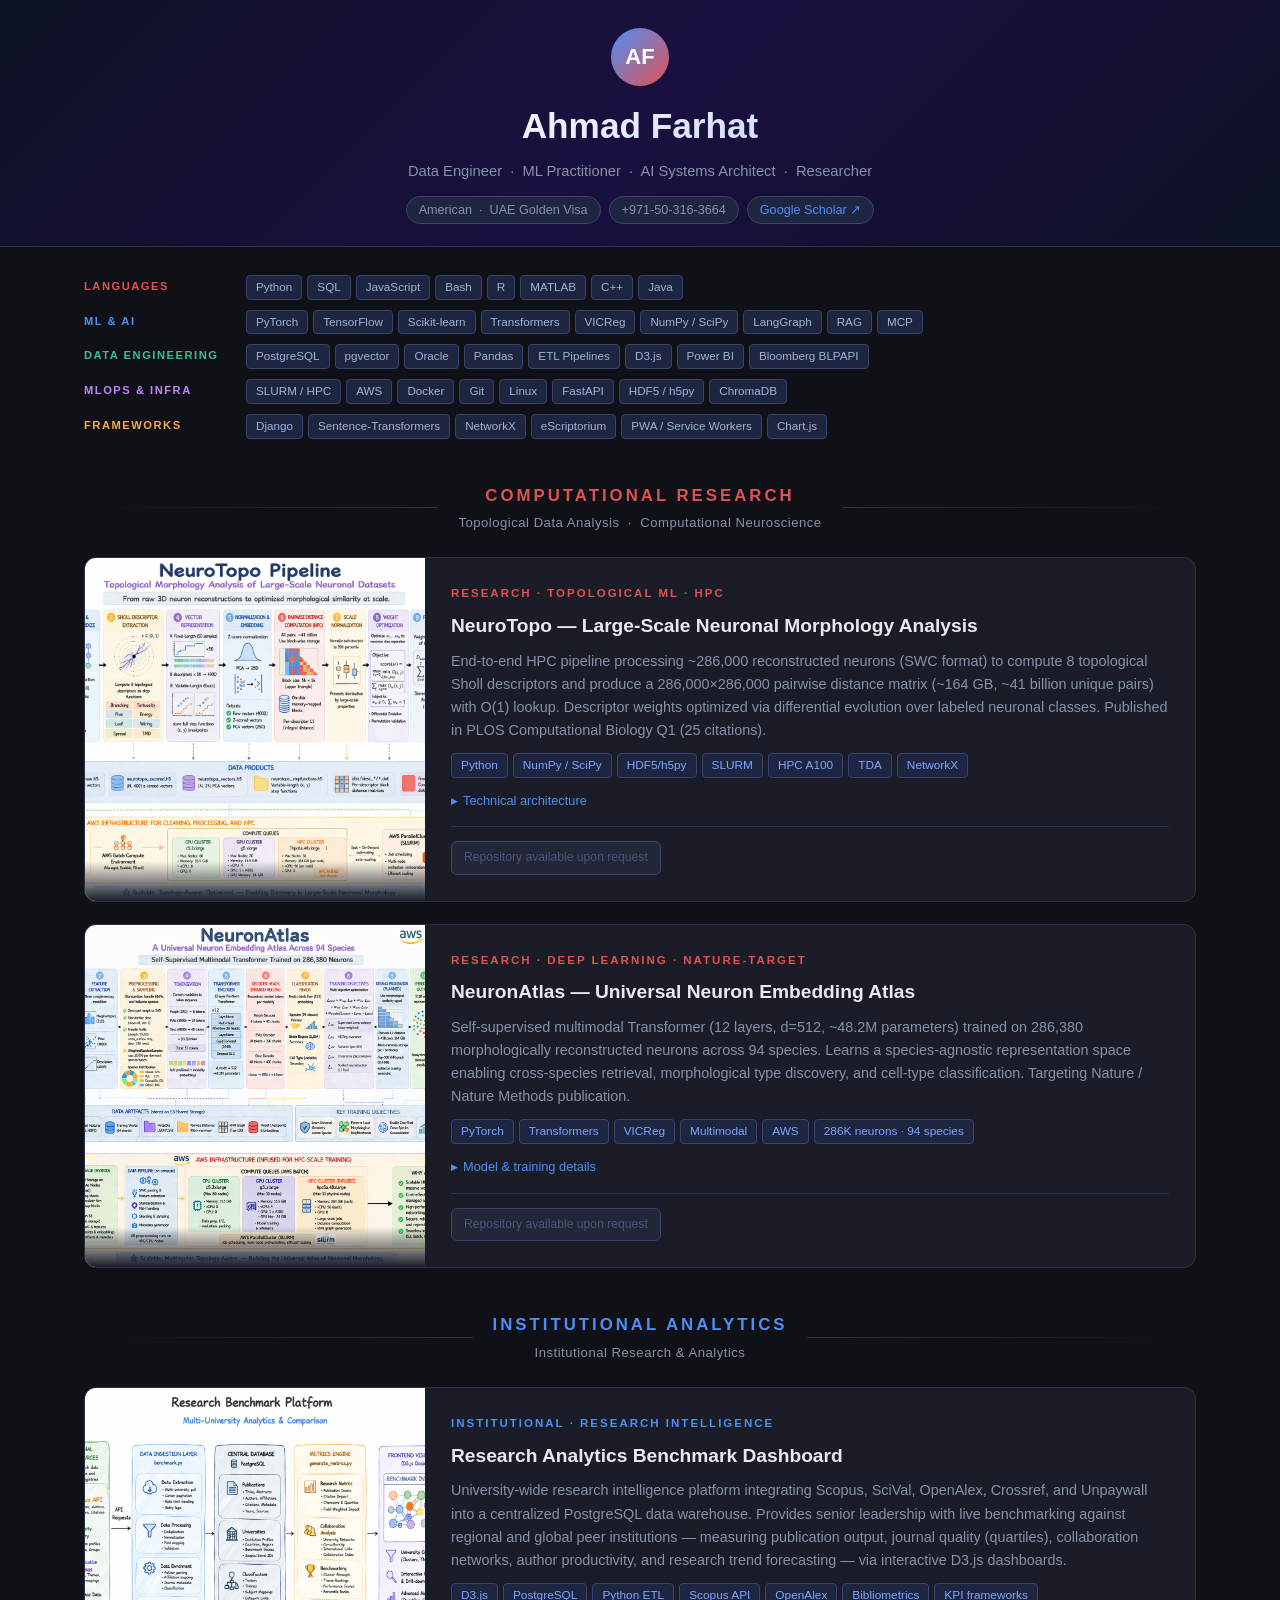
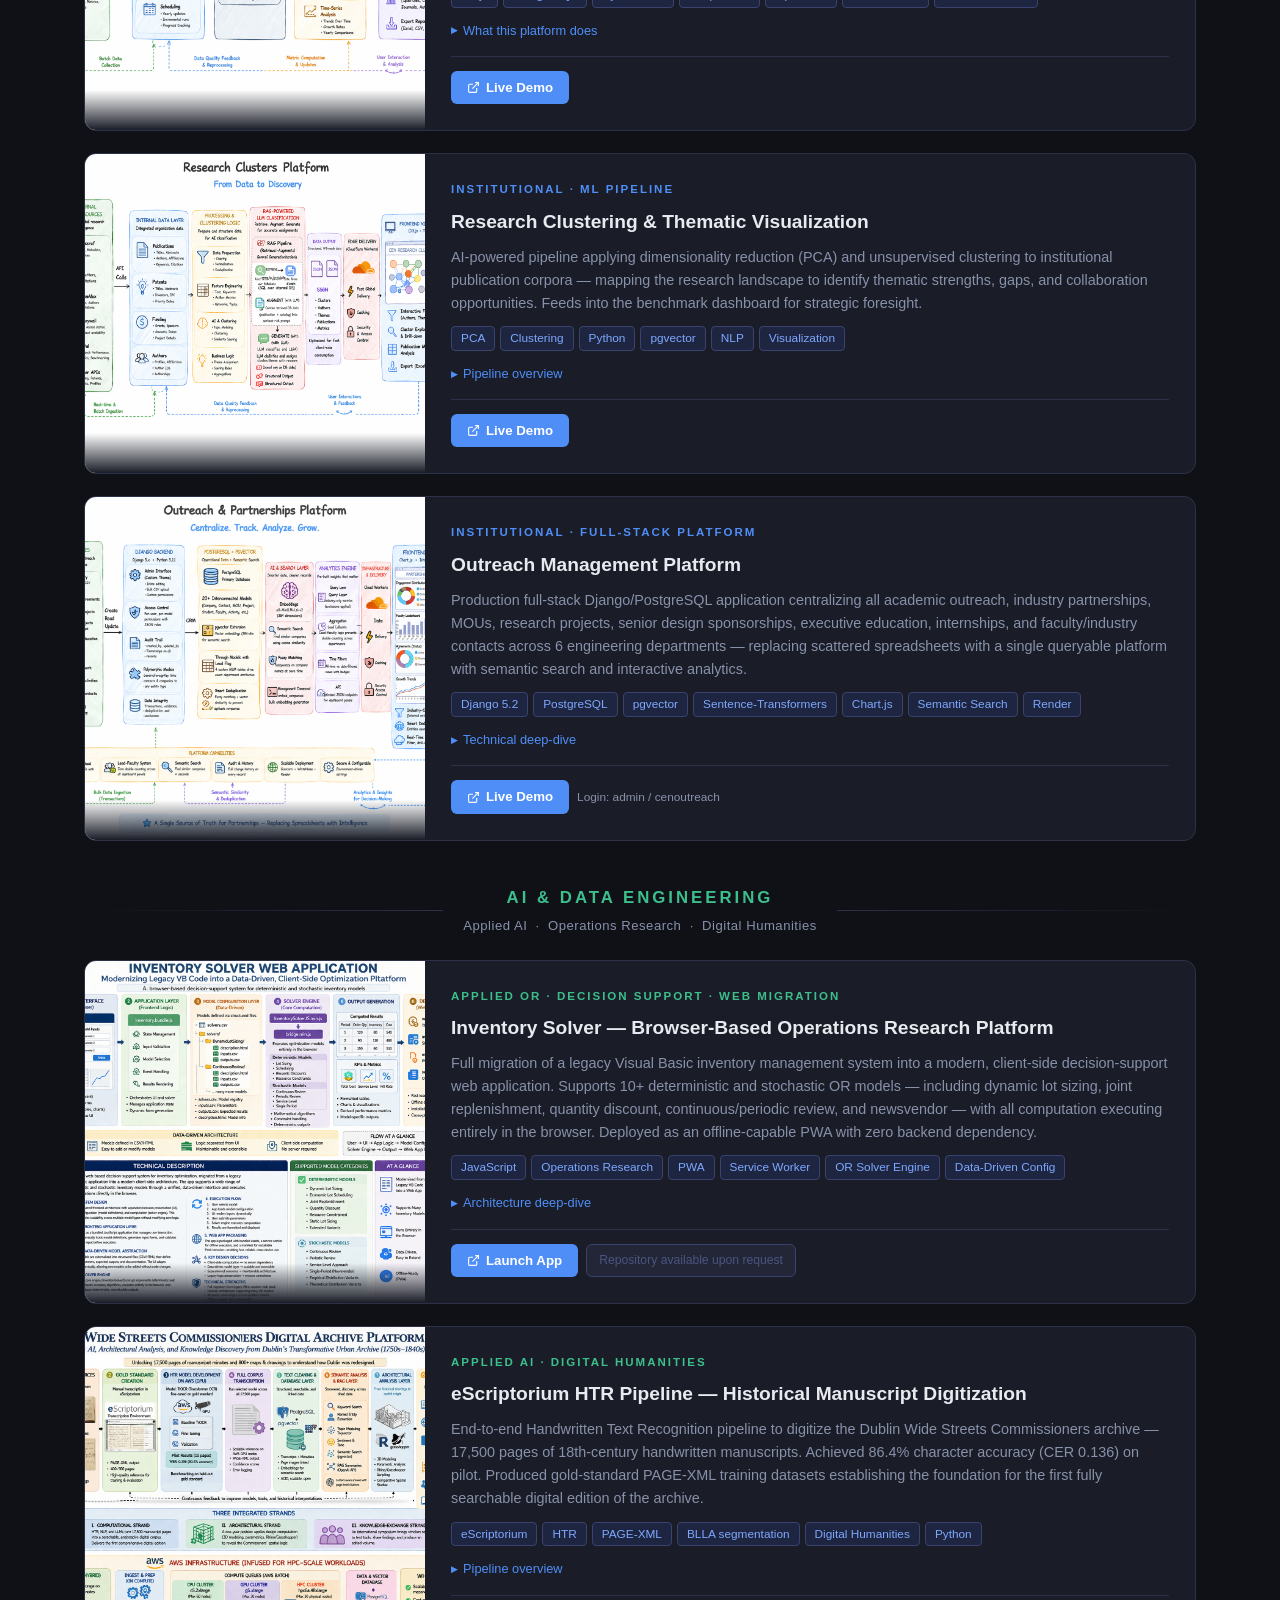
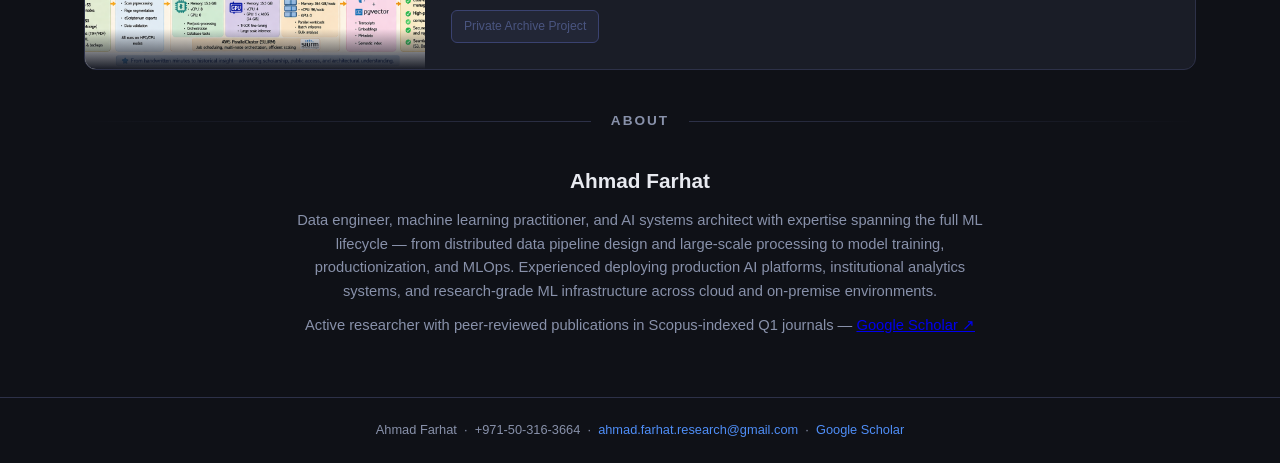
==== index.html @ 4dec125f "updated portfolio links" ====
<!DOCTYPE html>
<html lang="en">
<head>
  <meta charset="UTF-8" />
  <meta name="viewport" content="width=device-width, initial-scale=1.0" />
  <title>Ahmad Farhat — Portfolio</title>
  <style>
    :root {
      --bg: #0f1117; --surface: #1a1d27; --surface2: #222636;
      --border: #2d3148;
      --accent:  #4f8ef7;   /* blue  — institutional */
      --accent2: #e05252;   /* red   — research */
      --accent3: #3dbf8c;   /* green — applied/engineering */
      --text: #e8eaf0; --muted: #8891aa;
      --tag-bg: #1e2540; --tag-border: #3a4270;
    }
    * { box-sizing: border-box; margin: 0; padding: 0; }
    body { background: var(--bg); color: var(--text); font-family: -apple-system, BlinkMacSystemFont, 'Segoe UI', sans-serif; line-height: 1.6; }

    /* ── Header — compact ── */
    header { background: linear-gradient(135deg, #0d1224 0%, #1a1040 50%, #0d1224 100%); border-bottom: 1px solid var(--border); padding: 28px 24px 22px; text-align: center; }
    .avatar-ring { width: 58px; height: 58px; border-radius: 50%; background: linear-gradient(135deg, var(--accent), var(--accent2)); margin: 0 auto 12px; display: flex; align-items: center; justify-content: center; font-size: 22px; font-weight: 700; color: #fff; }
    header h1 { font-size: clamp(1.6rem, 4vw, 2.2rem); font-weight: 700; background: linear-gradient(135deg, #fff 30%, #a0b4ff); -webkit-background-clip: text; -webkit-text-fill-color: transparent; background-clip: text; margin-bottom: 6px; }
    .tagline { font-size: 0.92rem; color: var(--muted); max-width: 640px; margin: 0 auto 12px; }
    .header-meta { display: flex; justify-content: center; flex-wrap: wrap; gap: 8px; }
    .badge { background: var(--tag-bg); border: 1px solid var(--tag-border); color: var(--muted); padding: 3px 12px; border-radius: 20px; font-size: 0.79rem; }
    .badge a { color: var(--accent); text-decoration: none; }
    .badge a:hover { color: #7fb3ff; }

    /* ── Skills strip ── */
    .skills-section { max-width: 1160px; margin: 0 auto; padding: 28px 24px 0; }
    .skills-grid { display: flex; flex-direction: column; gap: 10px; }
    .skill-row { display: flex; align-items: flex-start; gap: 14px; }
    .skill-cat { font-size: 0.7rem; font-weight: 700; letter-spacing: 1.5px; text-transform: uppercase; color: var(--muted); min-width: 148px; padding-top: 3px; flex-shrink: 0; }
    .skill-cat.lang  { color: var(--accent2); }
    .skill-cat.ml    { color: var(--accent); }
    .skill-cat.de    { color: var(--accent3); }
    .skill-cat.mlops { color: #c084fc; }
    .skill-cat.fw    { color: #f7a94f; }
    .skill-tags { display: flex; flex-wrap: wrap; gap: 5px; }
    .skill-tag { background: var(--tag-bg); border: 1px solid var(--tag-border); color: #a0b4d8; font-size: 0.73rem; padding: 2px 9px; border-radius: 4px; }

    /* ── Section Separator ── */
    .section-sep { max-width: 1160px; margin: 44px auto 0; padding: 0 24px; display: flex; align-items: center; gap: 20px; }
    .section-sep::before, .section-sep::after { content: ''; flex: 1; height: 1px; }
    .section-sep::before { background: linear-gradient(90deg, transparent, var(--border)); }
    .section-sep::after  { background: linear-gradient(90deg, var(--border), transparent); }
    .section-sep-inner { text-align: center; flex-shrink: 0; }
    .section-sep-title { font-size: 1.05rem; font-weight: 700; letter-spacing: 3px; text-transform: uppercase; }
    .section-sep-title.research     { color: var(--accent2); }
    .section-sep-title.institutional{ color: var(--accent); }
    .section-sep-title.applied      { color: var(--accent3); }
    .section-sep-sub { font-size: 0.82rem; color: var(--muted); margin-top: 3px; letter-spacing: 0.5px; }

    /* ── Grid — single column, all horizontal ── */
    .projects { max-width: 1160px; margin: 0 auto; padding: 24px 24px 0; display: flex; flex-direction: column; gap: 22px; }

    /* ── Card ── */
    .card { background: var(--surface); border: 1px solid var(--border); border-radius: 12px; overflow: hidden; display: flex; flex-direction: row; transition: border-color .2s, transform .2s, box-shadow .2s; }
    .card:hover { border-color: var(--accent); transform: translateY(-3px); box-shadow: 0 16px 40px rgba(79,142,247,.12); }
    .card.research:hover  { border-color: var(--accent2); box-shadow: 0 16px 40px rgba(224,82,82,.12); }
    .card.applied:hover   { border-color: var(--accent3); box-shadow: 0 16px 40px rgba(61,191,140,.12); }

    .card-image { position: relative; overflow: hidden; background: var(--surface2); width: 340px; min-width: 280px; flex-shrink: 0; cursor: zoom-in; }
    .card-image img { width: 100%; height: 100%; object-fit: cover; object-position: top; display: block; transition: transform .4s; }
    .card:hover .card-image img { transform: scale(1.03); }
    .card-image-overlay { position: absolute; bottom: 0; left: 0; right: 0; height: 40px; background: linear-gradient(transparent, var(--surface)); }
    .card-image::after { content: '⤢ View'; position: absolute; top: 10px; right: 10px; background: rgba(0,0,0,.55); color: #fff; font-size: 0.72rem; font-weight: 600; letter-spacing: 1px; padding: 3px 9px; border-radius: 4px; opacity: 0; transition: opacity .2s; pointer-events: none; }
    .card:hover .card-image::after { opacity: 1; }

    .card-body { padding: 26px; display: flex; flex-direction: column; gap: 11px; flex: 1; }
    .card-number { font-size: 0.72rem; letter-spacing: 2px; text-transform: uppercase; font-weight: 600; }
    .card-number.research      { color: var(--accent2); }
    .card-number.institutional { color: var(--accent); }
    .card-number.applied       { color: var(--accent3); }
    .card h2 { font-size: 1.2rem; font-weight: 700; color: var(--text); line-height: 1.3; }
    .card-desc { font-size: 0.9rem; color: var(--muted); flex: 1; }
    .card-tags { display: flex; flex-wrap: wrap; gap: 5px; }
    .tag { background: var(--tag-bg); border: 1px solid var(--tag-border); color: #7ea8ff; font-size: 0.74rem; padding: 2px 9px; border-radius: 4px; }

    .card-footer { margin-top: 4px; padding-top: 14px; border-top: 1px solid var(--border); display: flex; align-items: center; gap: 8px; flex-wrap: wrap; }
    .btn { display: inline-flex; align-items: center; gap: 6px; padding: 6px 16px; border-radius: 6px; font-size: 0.83rem; font-weight: 600; text-decoration: none; transition: background .2s, transform .1s; }
    .btn:hover { transform: translateY(-1px); }
    .btn-demo { background: var(--accent); color: #fff; }
    .btn-demo:hover { background: #3a7de8; }
    .btn-private { background: var(--surface2); border: 1px solid #3a4270; color: #4a5580; font-size: 0.76rem; cursor: default; padding: 6px 12px; border-radius: 6px; }
    .btn svg { flex-shrink: 0; }

    details { margin-top: 2px; }
    summary { cursor: pointer; font-size: 0.8rem; color: var(--accent); list-style: none; display: flex; align-items: center; gap: 5px; user-select: none; }
    summary::-webkit-details-marker { display: none; }
    summary::before { content: '\25B6'; font-size: 0.58rem; transition: transform .2s; }
    details[open] summary::before { transform: rotate(90deg); }
    .details-content { margin-top: 10px; padding: 13px; background: var(--surface2); border-radius: 8px; border: 1px solid var(--border); font-size: 0.83rem; color: var(--muted); }
    .details-content ul { padding-left: 16px; display: flex; flex-direction: column; gap: 5px; }
    .details-content h4 { color: var(--text); margin-bottom: 7px; font-size: 0.86rem; }
    .spec-grid { display: grid; grid-template-columns: auto 1fr; gap: 3px 12px; margin-top: 8px; }
    .spec-key { color: var(--accent); font-size: 0.76rem; font-weight: 600; white-space: nowrap; }
    .spec-val { color: var(--muted); font-size: 0.76rem; }

    @media (max-width: 780px) {
      .card { flex-direction: column; }
      .card-image { width: 100%; min-width: unset; min-height: 200px; }
      .skill-cat { min-width: 100px; }
    }

    .about-section { max-width: 760px; margin: 20px auto 60px; padding: 0 24px; text-align: center; }
    .about-section h3 { font-size: 1.3rem; margin-bottom: 12px; }
    .about-section p { color: var(--muted); font-size: 0.92rem; margin-bottom: 10px; }
    footer { border-top: 1px solid var(--border); padding: 22px; text-align: center; color: var(--muted); font-size: 0.8rem; }
    footer a { color: var(--accent); text-decoration: none; }

    /* ── Lightbox ── */
    #lightbox { display: none; position: fixed; inset: 0; z-index: 9999; background: rgba(0,0,0,.88); backdrop-filter: blur(6px); align-items: center; justify-content: center; padding: 24px; cursor: zoom-out; }
    #lightbox.open { display: flex; }
    #lightbox img { max-width: 94vw; max-height: 92vh; border-radius: 8px; box-shadow: 0 32px 80px rgba(0,0,0,.7); object-fit: contain; }
    #lightbox-close { position: fixed; top: 18px; right: 22px; font-size: 1.6rem; color: #fff; cursor: pointer; background: none; border: none; line-height: 1; opacity: .75; transition: opacity .15s; }
    #lightbox-close:hover { opacity: 1; }
  </style>
</head>
<body>

<!-- ══ HEADER ══ -->
<header>
  <div class="avatar-ring">AF</div>
  <h1>Ahmad Farhat</h1>
  <p class="tagline">Data Engineer &nbsp;·&nbsp; ML Practitioner &nbsp;·&nbsp; AI Systems Architect &nbsp;·&nbsp; Researcher</p>
  <div class="header-meta">
    <span class="badge">American &nbsp;·&nbsp; UAE Golden Visa</span>
    <span class="badge">+971-50-316-3664</span>
    <span class="badge"><a href="https://scholar.google.ae/citations?user=9aZrhYIAAAAJ&hl=en" target="_blank" rel="noopener">Google Scholar ↗</a></span>
  </div>
</header>

<!-- ══ SKILLS ══ -->
<div class="skills-section">
  <div class="skills-grid">
    <div class="skill-row">
      <span class="skill-cat lang">Languages</span>
      <div class="skill-tags">
        <span class="skill-tag">Python</span><span class="skill-tag">SQL</span><span class="skill-tag">JavaScript</span><span class="skill-tag">Bash</span><span class="skill-tag">R</span><span class="skill-tag">MATLAB</span><span class="skill-tag">C++</span><span class="skill-tag">Java</span>
      </div>
    </div>
    <div class="skill-row">
      <span class="skill-cat ml">ML &amp; AI</span>
      <div class="skill-tags">
        <span class="skill-tag">PyTorch</span><span class="skill-tag">TensorFlow</span><span class="skill-tag">Scikit-learn</span><span class="skill-tag">Transformers</span><span class="skill-tag">VICReg</span><span class="skill-tag">NumPy / SciPy</span><span class="skill-tag">LangGraph</span><span class="skill-tag">RAG</span><span class="skill-tag">MCP</span>
      </div>
    </div>
    <div class="skill-row">
      <span class="skill-cat de">Data Engineering</span>
      <div class="skill-tags">
        <span class="skill-tag">PostgreSQL</span><span class="skill-tag">pgvector</span><span class="skill-tag">Oracle</span><span class="skill-tag">Pandas</span><span class="skill-tag">ETL Pipelines</span><span class="skill-tag">D3.js</span><span class="skill-tag">Power BI</span><span class="skill-tag">Bloomberg BLPAPI</span>
      </div>
    </div>
    <div class="skill-row">
      <span class="skill-cat mlops">MLOps &amp; Infra</span>
      <div class="skill-tags">
        <span class="skill-tag">SLURM / HPC</span><span class="skill-tag">AWS</span><span class="skill-tag">Docker</span><span class="skill-tag">Git</span><span class="skill-tag">Linux</span><span class="skill-tag">FastAPI</span><span class="skill-tag">HDF5 / h5py</span><span class="skill-tag">ChromaDB</span>
      </div>
    </div>
    <div class="skill-row">
      <span class="skill-cat fw">Frameworks</span>
      <div class="skill-tags">
        <span class="skill-tag">Django</span><span class="skill-tag">Sentence-Transformers</span><span class="skill-tag">NetworkX</span><span class="skill-tag">eScriptorium</span><span class="skill-tag">PWA / Service Workers</span><span class="skill-tag">Chart.js</span>
      </div>
    </div>
  </div>
</div>

<!-- ══ COMPUTATIONAL RESEARCH ══ -->
<div class="section-sep">
  <div class="section-sep-inner">
    <div class="section-sep-title research">Computational Research</div>
    <div class="section-sep-sub">Topological Data Analysis &nbsp;·&nbsp; Computational Neuroscience</div>
  </div>
</div>
<div class="projects">

  <div class="card research">
    <div class="card-image">
      <img src="neurotopo.png" alt="NeuroTopo pipeline diagram" loading="lazy" data-lightbox="neurotopo.png" />
      <div class="card-image-overlay"></div>
    </div>
    <div class="card-body">
      <div class="card-number research">Research · Topological ML · HPC</div>
      <h2>NeuroTopo — Large-Scale Neuronal Morphology Analysis</h2>
      <p class="card-desc">End-to-end HPC pipeline processing ~286,000 reconstructed neurons (SWC format) to compute 8 topological Sholl descriptors and produce a 286,000×286,000 pairwise distance matrix (~164 GB, ~41 billion unique pairs) with O(1) lookup. Descriptor weights optimized via differential evolution over labeled neuronal classes. Published in PLOS Computational Biology Q1 (25 citations).</p>
      <div class="card-tags">
        <span class="tag">Python</span><span class="tag">NumPy / SciPy</span><span class="tag">HDF5/h5py</span>
        <span class="tag">SLURM</span><span class="tag">HPC A100</span><span class="tag">TDA</span><span class="tag">NetworkX</span>
      </div>
      <details>
        <summary>Technical architecture</summary>
        <div class="details-content">
          <h4>Pipeline stages</h4>
          <ul>
            <li>SWC parsing &amp; standardization — soma centering, graph reordering, node role classification</li>
            <li>8 Sholl step-function descriptors: Branching Pattern, Tortuosity, Flux, Energy, Leaf, Wiring, Spread, TMD</li>
            <li>Fixed-length vectorization: 8 × 50 = 400 float32 features per neuron stored in HDF5</li>
            <li>Z-score normalization + PCA to 25D for clustering and classification</li>
            <li>Block-wise upper-triangular distance matrix: 1,711 blocks at 5,000×5,000</li>
            <li>Differential evolution weight optimizer: 92-worker deferred-update, permutation-tested p-values</li>
          </ul>
          <div class="spec-grid">
            <span class="spec-key">Dataset</span><span class="spec-val">~286,000 SWC neurons · ~41B unique pairs</span>
            <span class="spec-key">Storage</span><span class="spec-val">~1.5 TB (8 descriptor matrices + combined ~164 GB)</span>
            <span class="spec-key">HPC</span><span class="spec-val">96 vCPU · 349 GB RAM · SLURM job arrays · hpc6a.48xlarge</span>
            <span class="spec-key">Published</span><span class="spec-val">PLOS Computational Biology Q1 · 25 citations</span>
          </div>
        </div>
      </details>
      <div class="card-footer">
        <span class="btn-private">Repository available upon request</span>
      </div>
    </div>
  </div>

  <div class="card research">
    <div class="card-image">
      <img src="NeuronAtlas.png" alt="NeuronAtlas architecture" loading="lazy" data-lightbox="NeuronAtlas.png" />
      <div class="card-image-overlay"></div>
    </div>
    <div class="card-body">
      <div class="card-number research">Research · Deep Learning · Nature-target</div>
      <h2>NeuronAtlas — Universal Neuron Embedding Atlas</h2>
      <p class="card-desc">Self-supervised multimodal Transformer (12 layers, d=512, ~48.2M parameters) trained on 286,380 morphologically reconstructed neurons across 94 species. Learns a species-agnostic representation space enabling cross-species retrieval, morphological type discovery, and cell-type classification. Targeting Nature / Nature Methods publication.</p>
      <div class="card-tags">
        <span class="tag">PyTorch</span><span class="tag">Transformers</span><span class="tag">VICReg</span>
        <span class="tag">Multimodal</span><span class="tag">AWS</span><span class="tag">286K neurons · 94 species</span>
      </div>
      <details>
        <summary>Model &amp; training details</summary>
        <div class="details-content">
          <h4>Architecture</h4>
          <ul>
            <li>Pre-norm Transformer · 12 layers · 16 heads · d=512 · FFN 2048 · ~48.2M parameters</li>
            <li>3 input modalities: Morphometrics (21D) · Principal Vectors (100D) · Sholl Descriptors (400D) → 57 tokens</li>
            <li>Multi-objective: VICReg (invariance/variance/covariance) + masked reconstruction + supervised CE (94 species)</li>
            <li>15-ablation systematic study; best ablation: supervised_only (morpho full)</li>
            <li>Species Recall@1: 69.98% on held-out test; morphometrics dominate by ~11 percentage points</li>
          </ul>
          <div class="spec-grid">
            <span class="spec-key">Dataset</span><span class="spec-val">286,380 neurons · 94 species (mouse 52%, rat 21%, Drosophila 13%…)</span>
            <span class="spec-key">Model</span><span class="spec-val">Pre-norm Transformer · 48.2M params · 512D [CLS] output</span>
            <span class="spec-key">Best metric</span><span class="spec-val">Species Recall@1 = 69.98% on held-out test set</span>
            <span class="spec-key">Target</span><span class="spec-val">Nature / Nature Methods publication</span>
          </div>
        </div>
      </details>
      <div class="card-footer">
        <span class="btn-private">Repository available upon request</span>
      </div>
    </div>
  </div>

</div>

<!-- ══ INSTITUTIONAL ANALYTICS ══ -->
<div class="section-sep">
  <div class="section-sep-inner">
    <div class="section-sep-title institutional">Institutional Analytics</div>
    <div class="section-sep-sub">Institutional Research &amp; Analytics</div>
  </div>
</div>
<div class="projects">

  <div class="card">
    <div class="card-image">
      <img src="research-benchmark-demo.png" alt="Research Analytics Benchmark Dashboard" loading="lazy" data-lightbox="research-benchmark-demo.png" />
      <div class="card-image-overlay"></div>
    </div>
    <div class="card-body">
      <div class="card-number institutional">Institutional · Research Intelligence</div>
      <h2>Research Analytics Benchmark Dashboard</h2>
      <p class="card-desc">University-wide research intelligence platform integrating Scopus, SciVal, OpenAlex, Crossref, and Unpaywall into a centralized PostgreSQL data warehouse. Provides senior leadership with live benchmarking against regional and global peer institutions — measuring publication output, journal quality (quartiles), collaboration networks, author productivity, and research trend forecasting — via interactive D3.js dashboards.</p>
      <div class="card-tags">
        <span class="tag">D3.js</span><span class="tag">PostgreSQL</span><span class="tag">Python ETL</span>
        <span class="tag">Scopus API</span><span class="tag">OpenAlex</span><span class="tag">Bibliometrics</span><span class="tag">KPI frameworks</span>
      </div>
      <details>
        <summary>What this platform does</summary>
        <div class="details-content">
          <ul>
            <li>Automated ETL extracts, cleanses, and normalizes bibliometric &amp; citation data across multiple international universities</li>
            <li>KPIs: publication output, journal quality (quartiles), collaboration networks, author productivity, research quality distribution</li>
            <li>D3.js executive dashboards for peer benchmarking — used by senior leadership for strategic planning &amp; accreditation</li>
            <li>Data governance workflows ensuring reproducibility and auditability of all performance metrics</li>
          </ul>
        </div>
      </details>
      <div class="card-footer">
        <a class="btn btn-demo" href="https://research-benchmark-demo.pages.dev/" target="_blank" rel="noopener">
          <svg width="13" height="13" fill="none" stroke="currentColor" stroke-width="2" viewBox="0 0 24 24"><path d="M18 13v6a2 2 0 0 1-2 2H5a2 2 0 0 1-2-2V8a2 2 0 0 1 2-2h6"/><polyline points="15 3 21 3 21 9"/><line x1="10" y1="14" x2="21" y2="3"/></svg>
          Live Demo
        </a>
      </div>
    </div>
  </div>

  <div class="card">
    <div class="card-image">
      <img src="research-clusters-demo.png" alt="Research Clustering" loading="lazy" data-lightbox="research-clusters-demo.png" />
      <div class="card-image-overlay"></div>
    </div>
    <div class="card-body">
      <div class="card-number institutional">Institutional · ML Pipeline</div>
      <h2>Research Clustering &amp; Thematic Visualization</h2>
      <p class="card-desc">AI-powered pipeline applying dimensionality reduction (PCA) and unsupervised clustering to institutional publication corpora — mapping the research landscape to identify thematic strengths, gaps, and collaboration opportunities. Feeds into the benchmark dashboard for strategic foresight.</p>
      <div class="card-tags">
        <span class="tag">PCA</span><span class="tag">Clustering</span><span class="tag">Python</span>
        <span class="tag">pgvector</span><span class="tag">NLP</span><span class="tag">Visualization</span>
      </div>
      <details>
        <summary>Pipeline overview</summary>
        <div class="details-content">
          <ul>
            <li>Publication abstracts encoded into semantic feature space using transformer-based embedding models</li>
            <li>PCA dimensionality reduction + unsupervised clustering for 2D/3D research landscape visualization</li>
            <li>Automated cluster labeling and thematic classification aligned with strategic priorities</li>
            <li>Privacy-preserving: runs fully on-premise — no external API calls for sensitive institutional data</li>
          </ul>
        </div>
      </details>
      <div class="card-footer">
        <a class="btn btn-demo" href="https://research-clusters-demo.pages.dev/" target="_blank" rel="noopener">
          <svg width="13" height="13" fill="none" stroke="currentColor" stroke-width="2" viewBox="0 0 24 24"><path d="M18 13v6a2 2 0 0 1-2 2H5a2 2 0 0 1-2-2V8a2 2 0 0 1 2-2h6"/><polyline points="15 3 21 3 21 9"/><line x1="10" y1="14" x2="21" y2="3"/></svg>
          Live Demo
        </a>
      </div>
    </div>
  </div>

  <div class="card">
    <div class="card-image">
      <img src="outreach.png" alt="Outreach Management Platform" loading="lazy" data-lightbox="outreach.png" />
      <div class="card-image-overlay"></div>
    </div>
    <div class="card-body">
      <div class="card-number institutional">Institutional · Full-Stack Platform</div>
      <h2>Outreach Management Platform</h2>
      <p class="card-desc">Production full-stack Django/PostgreSQL application centralizing all academic outreach, industry partnerships, MOUs, research projects, senior design sponsorships, executive education, internships, and faculty/industry contacts across 6 engineering departments — replacing scattered spreadsheets with a single queryable platform with semantic search and interactive analytics.</p>
      <div class="card-tags">
        <span class="tag">Django 5.2</span><span class="tag">PostgreSQL</span><span class="tag">pgvector</span>
        <span class="tag">Sentence-Transformers</span><span class="tag">Chart.js</span><span class="tag">Semantic Search</span><span class="tag">Render</span>
      </div>
      <details>
        <summary>Technical deep-dive</summary>
        <div class="details-content">
          <h4>Architecture highlights</h4>
          <ul>
            <li>15+ interconnected Django models; polymorphic relationships via <code>GenericForeignKey</code></li>
            <li>4 custom M2M through-models each with <code>is_lead</code> flag — zero double-counting across all dashboard panels</li>
            <li>Semantic deduplication: <code>all-MiniLM-L6-v2</code> (384-dim) + fuzzy matching at save time</li>
            <li>10+ interactive Chart.js panels: engagement distribution, faculty leaderboard, ISDP heatmap, growth trends</li>
            <li>Custom per-user, per-model access control; full audit trail via <code>AuditedModel</code> base class</li>
          </ul>
          <div class="spec-grid">
            <span class="spec-key">Backend</span><span class="spec-val">Django 5.2 CBV + service layer for bulk ops</span>
            <span class="spec-key">Database</span><span class="spec-val">PostgreSQL + pgvector; 20+ migrations incl. data migrations</span>
            <span class="spec-key">ML</span><span class="spec-val">Sentence-Transformers at save time; cosine similarity deduplication</span>
            <span class="spec-key">Scale</span><span class="spec-val">5 years activity data; 500+ seeded demo records</span>
          </div>
        </div>
      </details>
      <div class="card-footer">
        <a class="btn btn-demo" href="https://cenoutreachdemo.onrender.com/dashboard/" target="_blank" rel="noopener">
          <svg width="13" height="13" fill="none" stroke="currentColor" stroke-width="2" viewBox="0 0 24 24"><path d="M18 13v6a2 2 0 0 1-2 2H5a2 2 0 0 1-2-2V8a2 2 0 0 1 2-2h6"/><polyline points="15 3 21 3 21 9"/><line x1="10" y1="14" x2="21" y2="3"/></svg>
          Live Demo
        </a>
        <span style="font-size:.74rem; color:var(--muted);">Login: admin / cenoutreach</span>
      </div>
    </div>
  </div>

</div>

<!-- ══ AI & DATA ENGINEERING ══ -->
<div class="section-sep">
  <div class="section-sep-inner">
    <div class="section-sep-title applied">AI &amp; Data Engineering</div>
    <div class="section-sep-sub">Applied AI &nbsp;·&nbsp; Operations Research &nbsp;·&nbsp; Digital Humanities</div>
  </div>
</div>
<div class="projects">

  <div class="card applied">
    <div class="card-image">
      <img src="inventory_solver.png" alt="Inventory Solver architecture" loading="lazy" data-lightbox="inventory_solver.png" />
      <div class="card-image-overlay"></div>
    </div>
    <div class="card-body">
      <div class="card-number applied">Applied OR · Decision Support · Web Migration</div>
      <h2>Inventory Solver — Browser-Based Operations Research Platform</h2>
      <p class="card-desc">Full migration of a legacy Visual Basic inventory management system into a modern, client-side decision-support web application. Supports 10+ deterministic and stochastic OR models — including dynamic lot sizing, joint replenishment, quantity discount, continuous/periodic review, and newsvendor — with all computation executing entirely in the browser. Deployed as an offline-capable PWA with zero backend dependency.</p>
      <div class="card-tags">
        <span class="tag">JavaScript</span><span class="tag">Operations Research</span><span class="tag">PWA</span>
        <span class="tag">Service Worker</span><span class="tag">OR Solver Engine</span><span class="tag">Data-Driven Config</span>
      </div>
      <details>
        <summary>Architecture deep-dive</summary>
        <div class="details-content">
          <h4>4-layer architecture</h4>
          <ul>
            <li><strong>UI Layer:</strong> Dynamic input forms auto-generated from model configuration files — UI adapts automatically to each model's parameter schema</li>
            <li><strong>Application Layer:</strong> State management, input validation, event handling, results rendering (inventory.bundle.js)</li>
            <li><strong>Model Config Layer:</strong> All models externalized to CSV (solvers.csv, inputs.csv, outputs.csv) — new models added without modifying application code</li>
            <li><strong>Solver Engine:</strong> InventorySolverJS — deterministic and stochastic models, mathematical formulations, reproducible outputs, fully browser-side</li>
          </ul>
          <div class="spec-grid">
            <span class="spec-key">Deterministic</span><span class="spec-val">Dynamic lot sizing · Economic lot scheduling · Joint replenishment · Quantity discounts · Resource-constrained optimization</span>
            <span class="spec-key">Stochastic</span><span class="spec-val">Continuous review · Periodic review · Service-level optimization · Newsvendor (single-period)</span>
            <span class="spec-key">Deployment</span><span class="spec-val">Offline PWA · service-worker caching · vendor-bundled assets · cross-device</span>
            <span class="spec-key">Origin</span><span class="spec-val">Full migration from legacy Visual Basic application</span>
          </div>
        </div>
      </details>
      <div class="card-footer">
        <a class="btn btn-demo" href="https://bitsdontbyte.github.io/ipsolver/" target="_blank" rel="noopener">
          <svg width="13" height="13" fill="none" stroke="currentColor" stroke-width="2" viewBox="0 0 24 24"><path d="M18 13v6a2 2 0 0 1-2 2H5a2 2 0 0 1-2-2V8a2 2 0 0 1 2-2h6"/><polyline points="15 3 21 3 21 9"/><line x1="10" y1="14" x2="21" y2="3"/></svg>
          Launch App
        </a>
        <span class="btn-private">Repository available upon request</span>
      </div>
    </div>
  </div>

  <div class="card applied">
    <div class="card-image">
      <img src="escriptorium.png" alt="eScriptorium HTR pipeline" loading="lazy" data-lightbox="escriptorium.png" />
      <div class="card-image-overlay"></div>
    </div>
    <div class="card-body">
      <div class="card-number applied">Applied AI · Digital Humanities</div>
      <h2>eScriptorium HTR Pipeline — Historical Manuscript Digitization</h2>
      <p class="card-desc">End-to-end Handwritten Text Recognition pipeline to digitize the Dublin Wide Streets Commissioners archive — 17,500 pages of 18th-century handwritten manuscripts. Achieved 86.4% character accuracy (CER 0.136) on pilot. Produced gold-standard PAGE-XML training datasets establishing the foundation for the first fully searchable digital edition of the archive.</p>
      <div class="card-tags">
        <span class="tag">eScriptorium</span><span class="tag">HTR</span><span class="tag">PAGE-XML</span>
        <span class="tag">BLLA segmentation</span><span class="tag">Digital Humanities</span><span class="tag">Python</span>
      </div>
      <details>
        <summary>Pipeline overview</summary>
        <div class="details-content">
          <ul>
            <li>Configured and optimized eScriptorium for 17,500-page handwritten manuscript corpus</li>
            <li>Document segmentation using BLLA base models with manual polygon corrections</li>
            <li>Benchmarked multiple HTR models; pilot achieved CER 0.136 (86.4% char accuracy), WER 0.396</li>
            <li>Gold-standard PAGE-XML datasets via meticulous line segmentation and transcription workflows</li>
            <li>Foundation for first comprehensive searchable digital edition linked to scanned archive images</li>
          </ul>
          <div class="spec-grid">
            <span class="spec-key">Corpus</span><span class="spec-val">17,500 manuscript pages · Dublin Wide Streets Commissioners (1750s–1840s)</span>
            <span class="spec-key">Accuracy</span><span class="spec-val">CER 0.136 (86.4% char) · WER 0.396 on pilot set</span>
            <span class="spec-key">Output</span><span class="spec-val">Gold-standard PAGE-XML · scalable HTR training datasets</span>
          </div>
        </div>
      </details>
      <div class="card-footer">
        <span class="btn-private">Private Archive Project</span>
      </div>
    </div>
  </div>

</div>

<!-- ══ ABOUT ══ -->
<div class="section-sep" style="margin-top:40px; margin-bottom:0;">
  <div class="section-sep-inner">
    <div class="section-sep-title" style="color:var(--muted); font-size:0.85rem; letter-spacing:2px;">About</div>
  </div>
</div>
<div class="about-section" style="margin-top:32px;">
  <h3>Ahmad Farhat</h3>
  <p>Data engineer, machine learning practitioner, and AI systems architect with expertise spanning the full ML lifecycle — from distributed data pipeline design and large-scale processing to model training, productionization, and MLOps. Experienced deploying production AI platforms, institutional analytics systems, and research-grade ML infrastructure across cloud and on-premise environments.</p>
  <p>Active researcher with peer-reviewed publications in Scopus-indexed Q1 journals — <a href="https://scholar.google.ae/citations?user=9aZrhYIAAAAJ&hl=en" target="_blank" rel="noopener">Google Scholar ↗</a></p>
</div>

<footer>
  <p>Ahmad Farhat &nbsp;·&nbsp; +971-50-316-3664 &nbsp;·&nbsp;
    <a href="mailto:ahmad.farhat.research@gmail.com">ahmad.farhat.research@gmail.com</a>
    &nbsp;·&nbsp;
    <a href="https://scholar.google.ae/citations?user=9aZrhYIAAAAJ&hl=en" target="_blank" rel="noopener">Google Scholar</a>
  </p>
</footer>

<!-- Lightbox -->
<div id="lightbox">
  <button id="lightbox-close" aria-label="Close">&#x2715;</button>
  <img id="lightbox-img" src="" alt="Full size diagram" />
</div>

<script>
  const lb      = document.getElementById('lightbox');
  const lbImg   = document.getElementById('lightbox-img');
  const lbClose = document.getElementById('lightbox-close');

  document.querySelectorAll('[data-lightbox]').forEach(img => {
    img.parentElement.addEventListener('click', () => {
      lbImg.src = img.getAttribute('data-lightbox');
      lbImg.alt = img.alt;
      lb.classList.add('open');
      document.body.style.overflow = 'hidden';
    });
  });

  function closeLightbox() {
    lb.classList.remove('open');
    document.body.style.overflow = '';
    lbImg.src = '';
  }

  lbClose.addEventListener('click', closeLightbox);
  lb.addEventListener('click', e => { if (e.target === lb) closeLightbox(); });
  document.addEventListener('keydown', e => { if (e.key === 'Escape') closeLightbox(); });
</script>
</body>
</html>
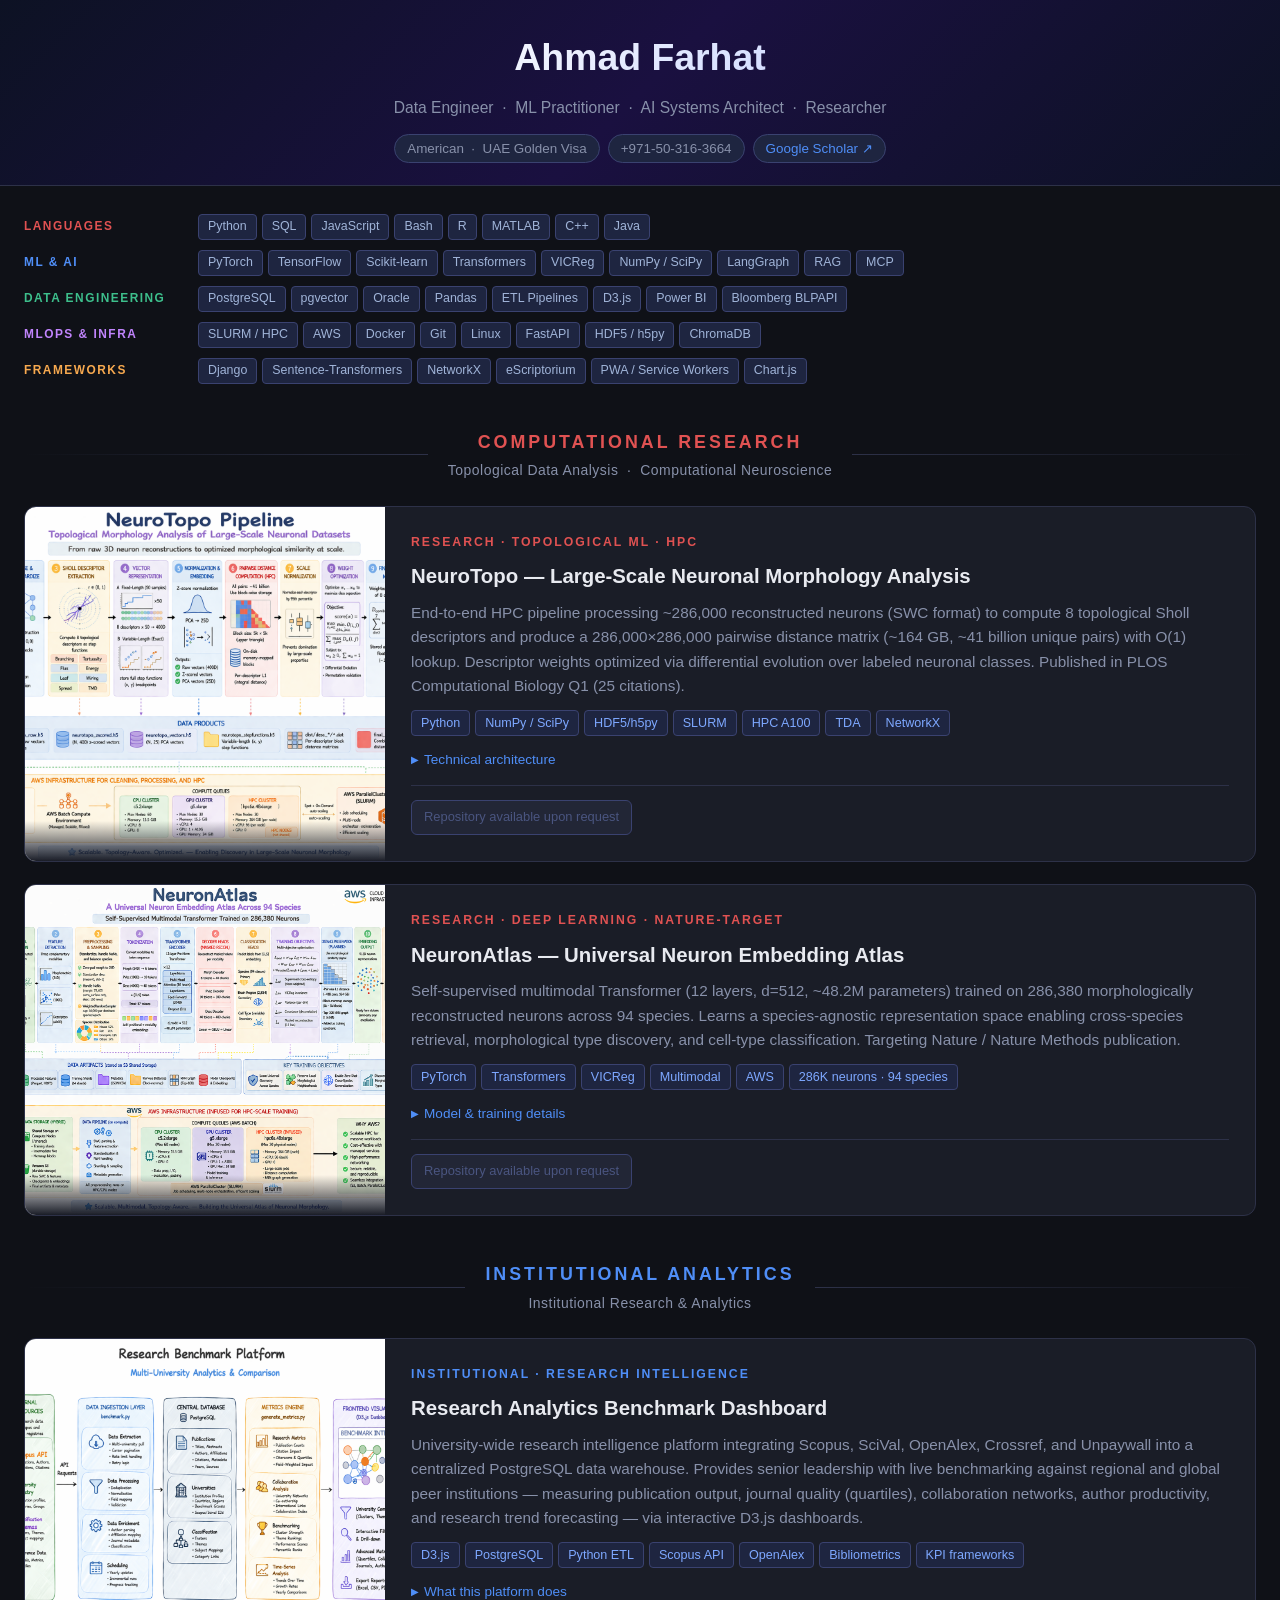
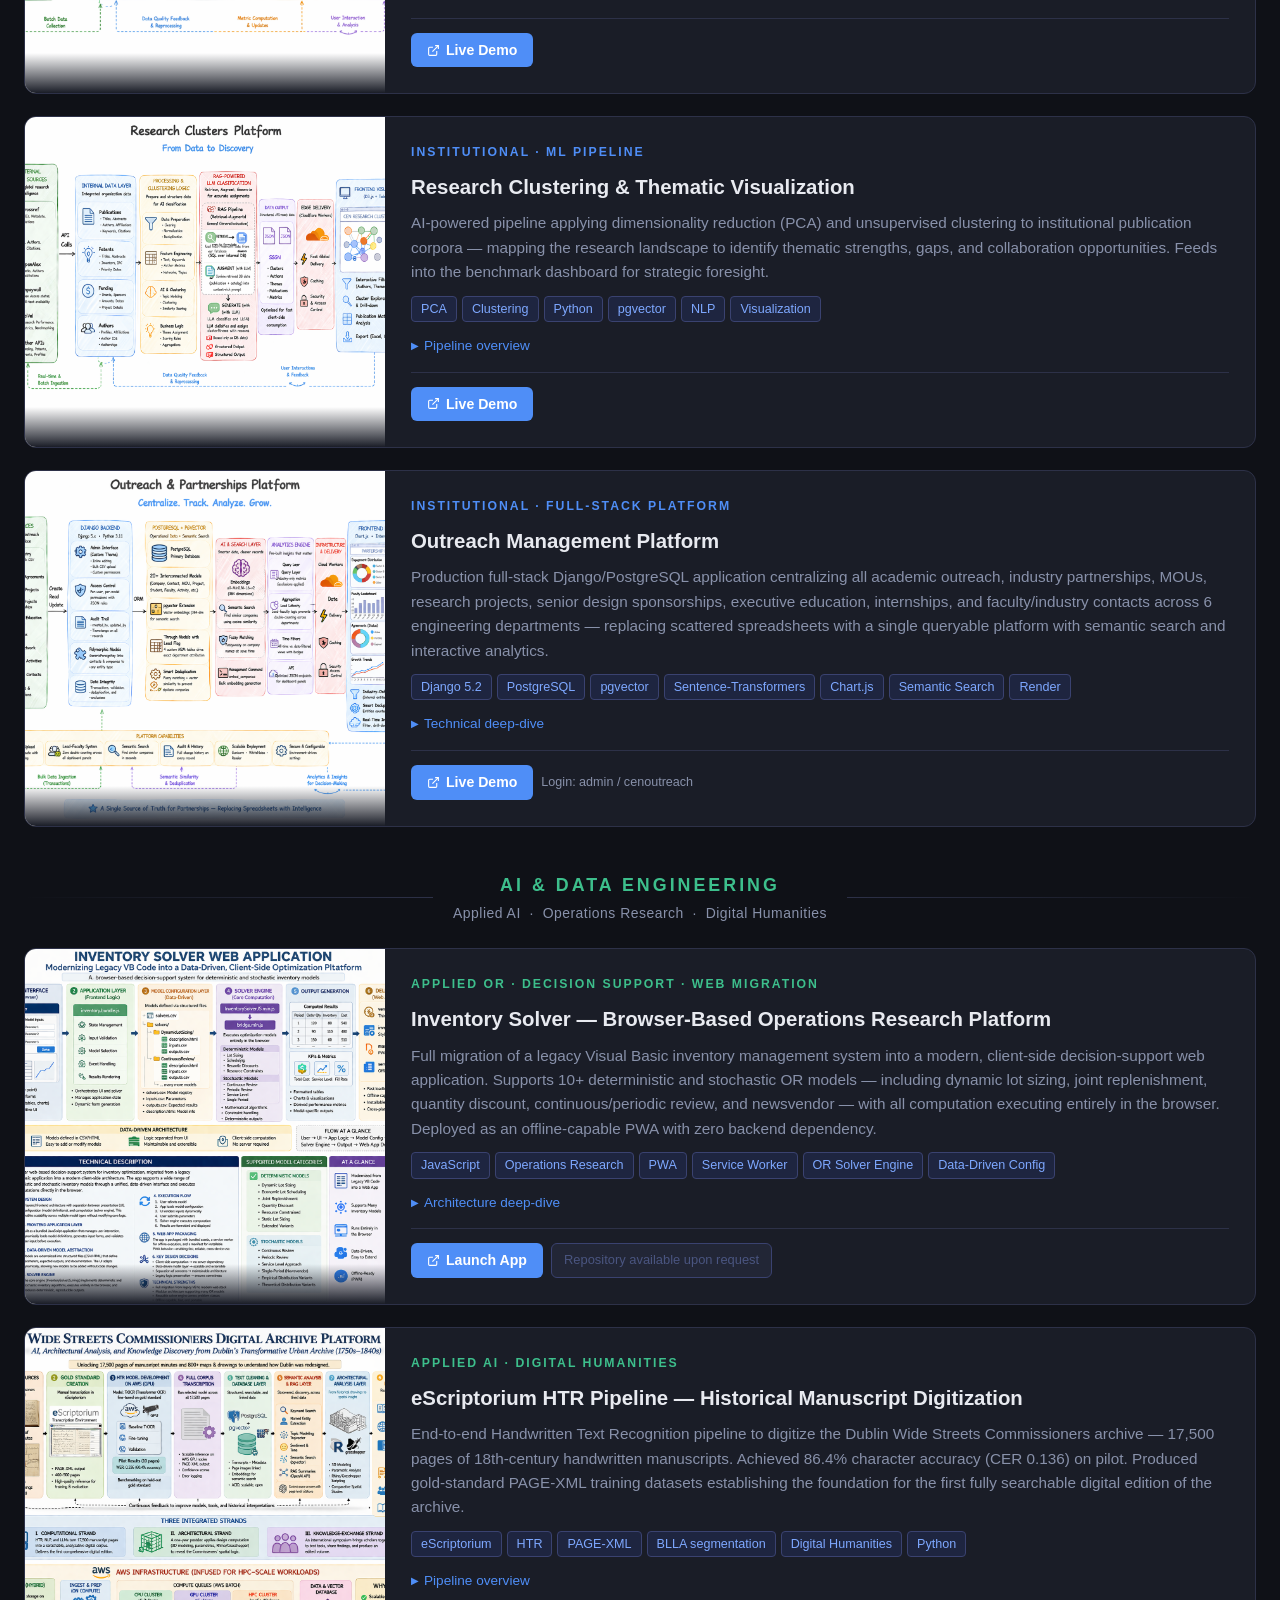
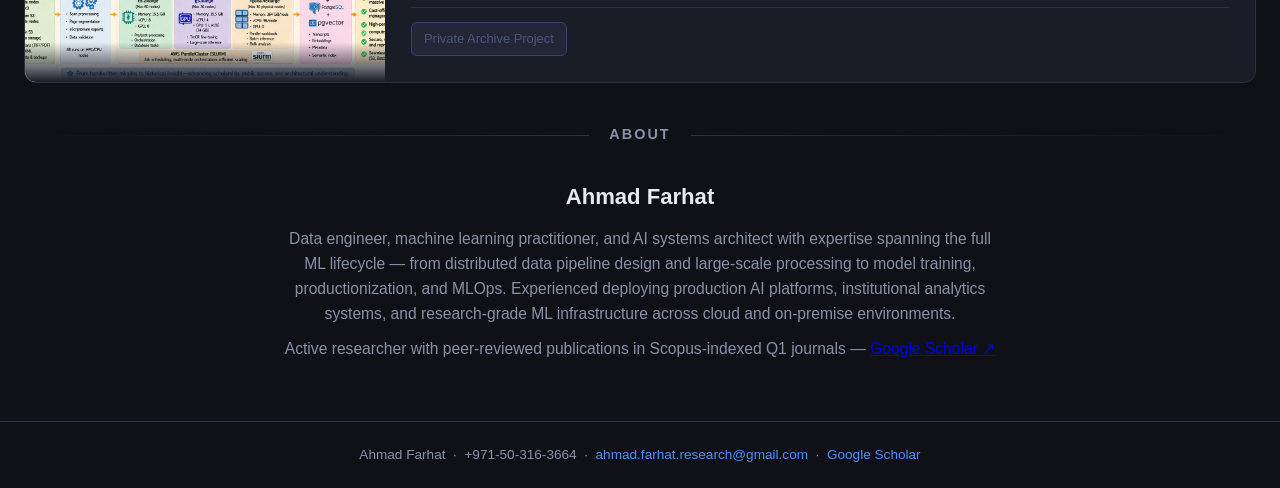
==== commit b7e4bfcf: "mobile responsive" ====
--- a/index.html
+++ b/index.html
@@ -15,23 +15,24 @@
       --tag-bg: #1e2540; --tag-border: #3a4270;
     }
     * { box-sizing: border-box; margin: 0; padding: 0; }
+    html { font-size: 17px; }
     body { background: var(--bg); color: var(--text); font-family: -apple-system, BlinkMacSystemFont, 'Segoe UI', sans-serif; line-height: 1.6; }
 
     /* ── Header — compact ── */
     header { background: linear-gradient(135deg, #0d1224 0%, #1a1040 50%, #0d1224 100%); border-bottom: 1px solid var(--border); padding: 28px 24px 22px; text-align: center; }
     .avatar-ring { width: 58px; height: 58px; border-radius: 50%; background: linear-gradient(135deg, var(--accent), var(--accent2)); margin: 0 auto 12px; display: flex; align-items: center; justify-content: center; font-size: 22px; font-weight: 700; color: #fff; }
     header h1 { font-size: clamp(1.6rem, 4vw, 2.2rem); font-weight: 700; background: linear-gradient(135deg, #fff 30%, #a0b4ff); -webkit-background-clip: text; -webkit-text-fill-color: transparent; background-clip: text; margin-bottom: 6px; }
-    .tagline { font-size: 0.92rem; color: var(--muted); max-width: 640px; margin: 0 auto 12px; }
+    .tagline { font-size: 0.92rem; color: var(--muted); max-width: 640px; margin: 0 auto 12px; line-height: 1.8; }
     .header-meta { display: flex; justify-content: center; flex-wrap: wrap; gap: 8px; }
     .badge { background: var(--tag-bg); border: 1px solid var(--tag-border); color: var(--muted); padding: 3px 12px; border-radius: 20px; font-size: 0.79rem; }
     .badge a { color: var(--accent); text-decoration: none; }
     .badge a:hover { color: #7fb3ff; }
 
     /* ── Skills strip ── */
-    .skills-section { max-width: 1160px; margin: 0 auto; padding: 28px 24px 0; }
+    .skills-section { max-width: 1480px; margin: 0 auto; padding: 28px 24px 0; }
     .skills-grid { display: flex; flex-direction: column; gap: 10px; }
     .skill-row { display: flex; align-items: flex-start; gap: 14px; }
-    .skill-cat { font-size: 0.7rem; font-weight: 700; letter-spacing: 1.5px; text-transform: uppercase; color: var(--muted); min-width: 148px; padding-top: 3px; flex-shrink: 0; }
+    .skill-cat { font-size: 0.7rem; font-weight: 700; letter-spacing: 1.5px; text-transform: uppercase; color: var(--muted); min-width: 160px; padding-top: 3px; flex-shrink: 0; }
     .skill-cat.lang  { color: var(--accent2); }
     .skill-cat.ml    { color: var(--accent); }
     .skill-cat.de    { color: var(--accent3); }
@@ -41,7 +42,7 @@
     .skill-tag { background: var(--tag-bg); border: 1px solid var(--tag-border); color: #a0b4d8; font-size: 0.73rem; padding: 2px 9px; border-radius: 4px; }
 
     /* ── Section Separator ── */
-    .section-sep { max-width: 1160px; margin: 44px auto 0; padding: 0 24px; display: flex; align-items: center; gap: 20px; }
+    .section-sep { max-width: 1480px; margin: 44px auto 0; padding: 0 24px; display: flex; align-items: center; gap: 20px; }
     .section-sep::before, .section-sep::after { content: ''; flex: 1; height: 1px; }
     .section-sep::before { background: linear-gradient(90deg, transparent, var(--border)); }
     .section-sep::after  { background: linear-gradient(90deg, var(--border), transparent); }
@@ -53,7 +54,7 @@
     .section-sep-sub { font-size: 0.82rem; color: var(--muted); margin-top: 3px; letter-spacing: 0.5px; }
 
     /* ── Grid — single column, all horizontal ── */
-    .projects { max-width: 1160px; margin: 0 auto; padding: 24px 24px 0; display: flex; flex-direction: column; gap: 22px; }
+    .projects { max-width: 1480px; margin: 0 auto; padding: 24px 24px 0; display: flex; flex-direction: column; gap: 22px; }
 
     /* ── Card ── */
     .card { background: var(--surface); border: 1px solid var(--border); border-radius: 12px; overflow: hidden; display: flex; flex-direction: row; transition: border-color .2s, transform .2s, box-shadow .2s; }
@@ -61,7 +62,7 @@
     .card.research:hover  { border-color: var(--accent2); box-shadow: 0 16px 40px rgba(224,82,82,.12); }
     .card.applied:hover   { border-color: var(--accent3); box-shadow: 0 16px 40px rgba(61,191,140,.12); }
 
-    .card-image { position: relative; overflow: hidden; background: var(--surface2); width: 340px; min-width: 280px; flex-shrink: 0; cursor: zoom-in; }
+    .card-image { position: relative; overflow: hidden; background: var(--surface2); width: 360px; min-width: 260px; flex-shrink: 0; cursor: zoom-in; }
     .card-image img { width: 100%; height: 100%; object-fit: cover; object-position: top; display: block; transition: transform .4s; }
     .card:hover .card-image img { transform: scale(1.03); }
     .card-image-overlay { position: absolute; bottom: 0; left: 0; right: 0; height: 40px; background: linear-gradient(transparent, var(--surface)); }
@@ -98,10 +99,39 @@
     .spec-key { color: var(--accent); font-size: 0.76rem; font-weight: 600; white-space: nowrap; }
     .spec-val { color: var(--muted); font-size: 0.76rem; }
 
+    /* ── Tablet: cards go vertical ── */
     @media (max-width: 780px) {
       .card { flex-direction: column; }
-      .card-image { width: 100%; min-width: unset; min-height: 200px; }
-      .skill-cat { min-width: 100px; }
+      .card-image { width: 100%; min-width: unset; min-height: 220px; }
+    }
+
+    /* ── Mobile ── */
+    @media (max-width: 600px) {
+      html { font-size: 15px; }
+
+      header { padding: 20px 16px 16px; }
+      .tagline { font-size: 0.82rem; }
+
+      /* Skills: stack label above tags */
+      .skills-section { padding: 20px 16px 0; }
+      .skill-row { flex-direction: column; gap: 6px; }
+      .skill-cat { min-width: unset; font-size: 0.68rem; }
+
+      /* Section separators: hide decorative lines, reduce spacing */
+      .section-sep { padding: 0 16px; gap: 10px; }
+      .section-sep::before, .section-sep::after { display: none; }
+      .section-sep-title { font-size: 0.9rem; letter-spacing: 1.5px; }
+      .section-sep-sub { font-size: 0.75rem; }
+
+      /* Projects */
+      .projects { padding: 16px 16px 0; gap: 16px; }
+      .card-body { padding: 16px; gap: 9px; }
+      .card-image { min-height: 180px; }
+      .card h2 { font-size: 1.05rem; }
+      .card-desc { font-size: 0.85rem; }
+
+      .about-section { padding: 0 16px; }
+      footer { font-size: 0.75rem; }
     }
 
     .about-section { max-width: 760px; margin: 20px auto 60px; padding: 0 24px; text-align: center; }
@@ -122,7 +152,6 @@
 
 <!-- ══ HEADER ══ -->
 <header>
-  <div class="avatar-ring">AF</div>
   <h1>Ahmad Farhat</h1>
   <p class="tagline">Data Engineer &nbsp;·&nbsp; ML Practitioner &nbsp;·&nbsp; AI Systems Architect &nbsp;·&nbsp; Researcher</p>
   <div class="header-meta">
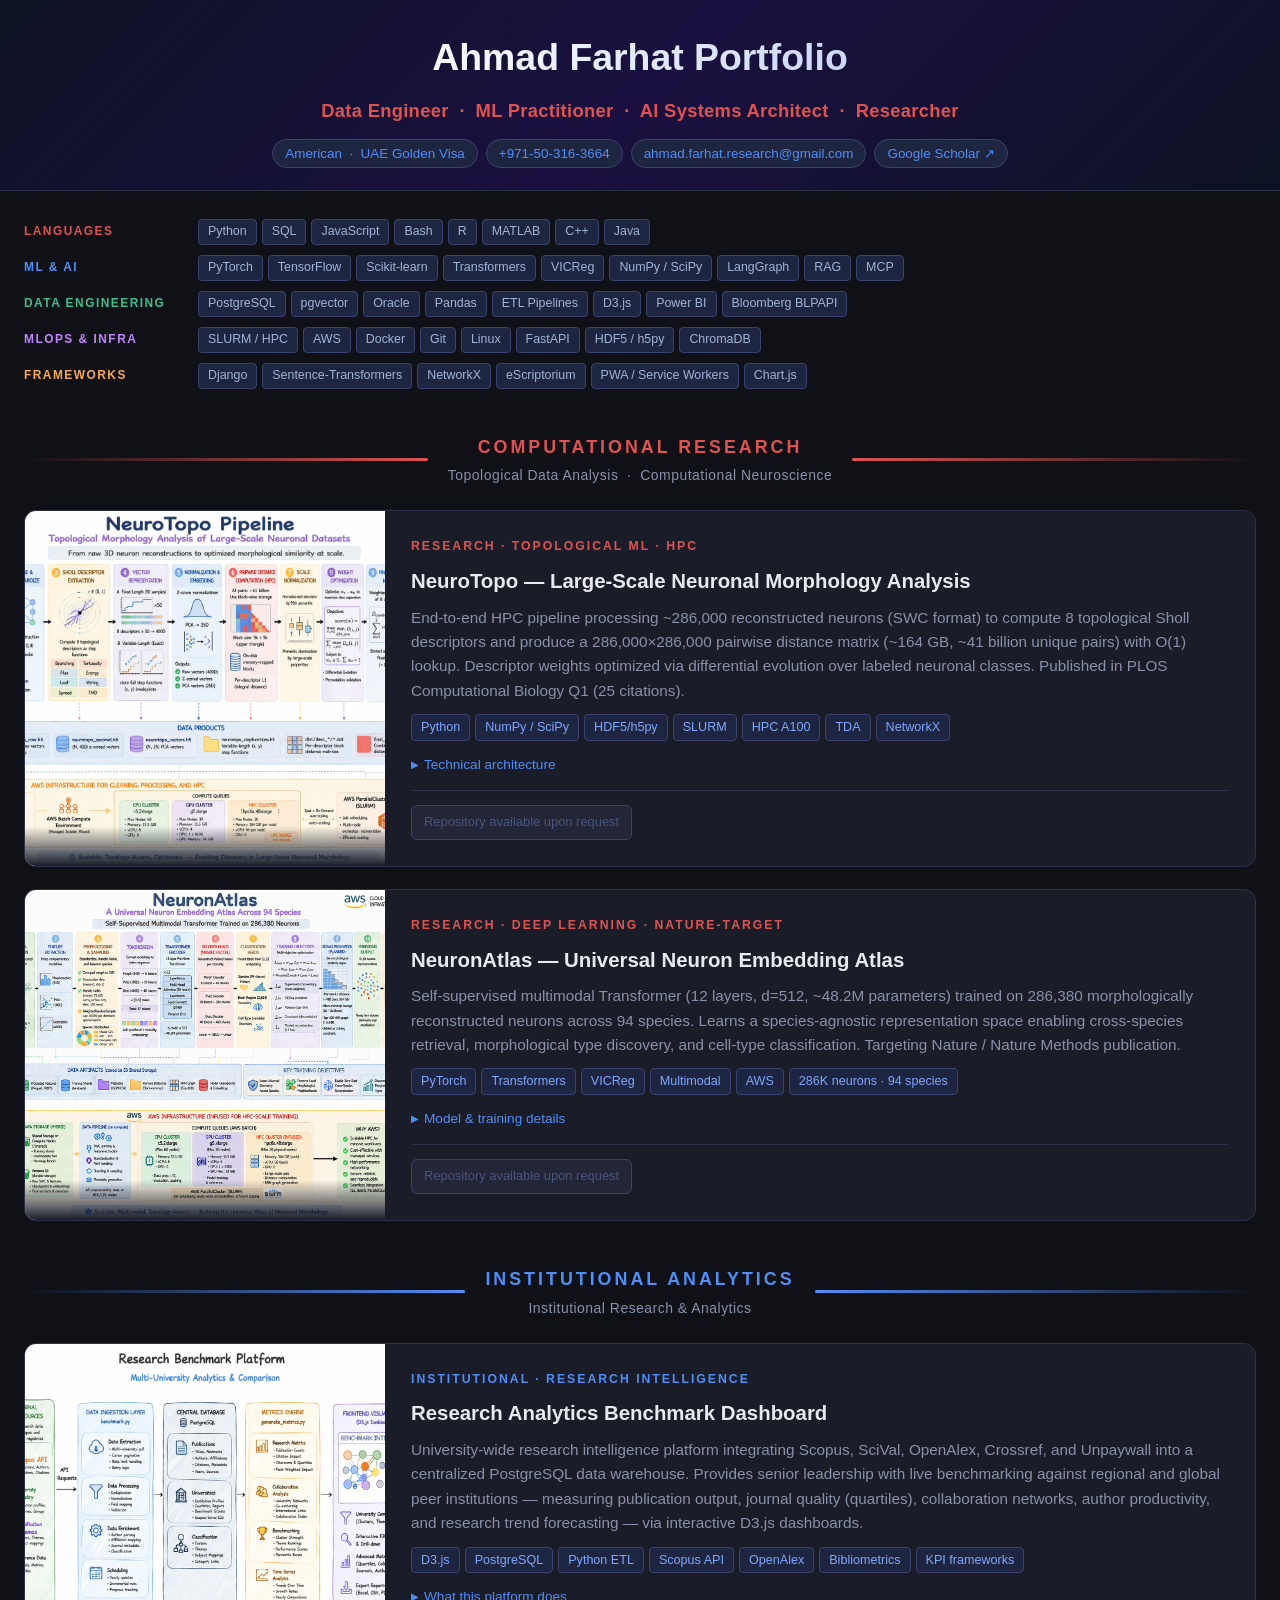
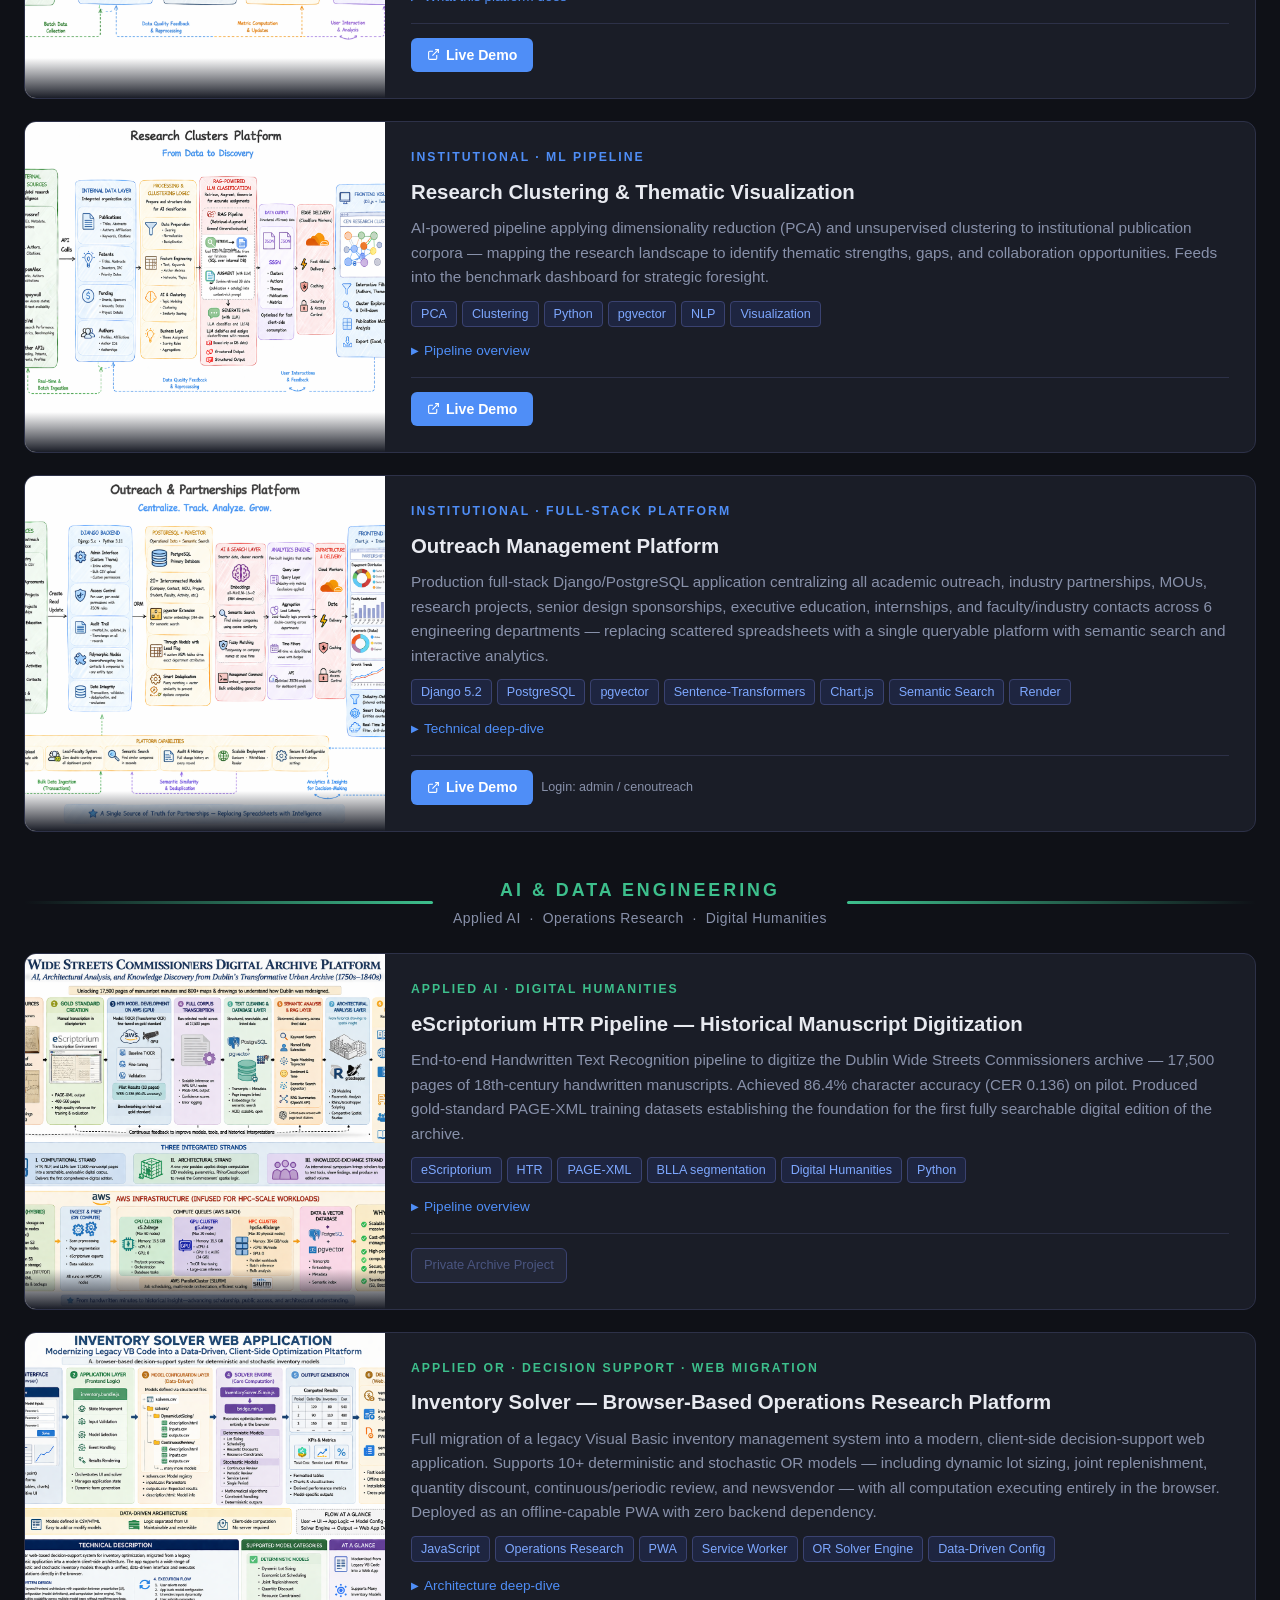
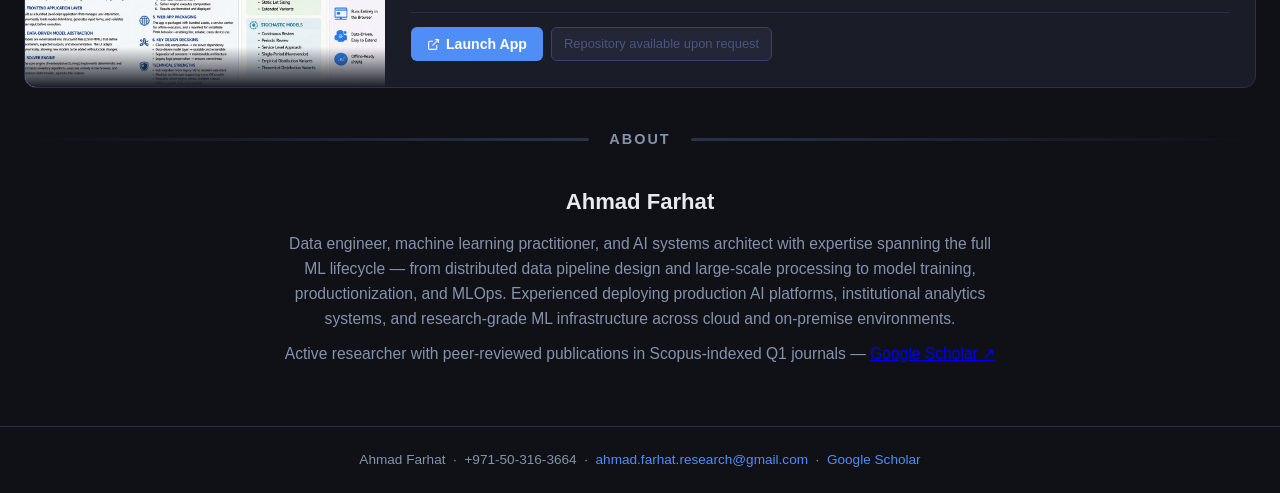
==== commit 08216e0e: "swap cards" ====
--- a/index.html
+++ b/index.html
@@ -22,9 +22,9 @@
     header { background: linear-gradient(135deg, #0d1224 0%, #1a1040 50%, #0d1224 100%); border-bottom: 1px solid var(--border); padding: 28px 24px 22px; text-align: center; }
     .avatar-ring { width: 58px; height: 58px; border-radius: 50%; background: linear-gradient(135deg, var(--accent), var(--accent2)); margin: 0 auto 12px; display: flex; align-items: center; justify-content: center; font-size: 22px; font-weight: 700; color: #fff; }
     header h1 { font-size: clamp(1.6rem, 4vw, 2.2rem); font-weight: 700; background: linear-gradient(135deg, #fff 30%, #a0b4ff); -webkit-background-clip: text; -webkit-text-fill-color: transparent; background-clip: text; margin-bottom: 6px; }
-    .tagline { font-size: 0.92rem; color: var(--muted); max-width: 640px; margin: 0 auto 12px; line-height: 1.8; }
+    .tagline { font-size: 1.08rem; font-weight: 600; color: var(--accent2); max-width: 640px; margin: 0 auto 12px; line-height: 1.8; letter-spacing: 0.3px; }
     .header-meta { display: flex; justify-content: center; flex-wrap: wrap; gap: 8px; }
-    .badge { background: var(--tag-bg); border: 1px solid var(--tag-border); color: var(--muted); padding: 3px 12px; border-radius: 20px; font-size: 0.79rem; }
+    .badge { background: var(--tag-bg); border: 1px solid var(--tag-border); color: var(--accent); padding: 3px 12px; border-radius: 20px; font-size: 0.79rem; }
     .badge a { color: var(--accent); text-decoration: none; }
     .badge a:hover { color: #7fb3ff; }
 
@@ -43,9 +43,12 @@
 
     /* ── Section Separator ── */
     .section-sep { max-width: 1480px; margin: 44px auto 0; padding: 0 24px; display: flex; align-items: center; gap: 20px; }
-    .section-sep::before, .section-sep::after { content: ''; flex: 1; height: 1px; }
-    .section-sep::before { background: linear-gradient(90deg, transparent, var(--border)); }
-    .section-sep::after  { background: linear-gradient(90deg, var(--border), transparent); }
+    .section-sep::before, .section-sep::after { content: ''; flex: 1; height: 3px; border-radius: 2px; }
+    .section-sep::before { background: linear-gradient(90deg, transparent, var(--sep-color, var(--border))); }
+    .section-sep::after  { background: linear-gradient(90deg, var(--sep-color, var(--border)), transparent); }
+    .section-sep.research     { --sep-color: var(--accent2); }
+    .section-sep.institutional{ --sep-color: var(--accent); }
+    .section-sep.applied      { --sep-color: var(--accent3); }
     .section-sep-inner { text-align: center; flex-shrink: 0; }
     .section-sep-title { font-size: 1.05rem; font-weight: 700; letter-spacing: 3px; text-transform: uppercase; }
     .section-sep-title.research     { color: var(--accent2); }
@@ -152,11 +155,12 @@
 
 <!-- ══ HEADER ══ -->
 <header>
-  <h1>Ahmad Farhat</h1>
+  <h1>Ahmad Farhat Portfolio</h1>
   <p class="tagline">Data Engineer &nbsp;·&nbsp; ML Practitioner &nbsp;·&nbsp; AI Systems Architect &nbsp;·&nbsp; Researcher</p>
   <div class="header-meta">
     <span class="badge">American &nbsp;·&nbsp; UAE Golden Visa</span>
     <span class="badge">+971-50-316-3664</span>
+    <span class="badge"><a href="mailto:ahmad.farhat.research@gmail.com">ahmad.farhat.research@gmail.com</a></span>
     <span class="badge"><a href="https://scholar.google.ae/citations?user=9aZrhYIAAAAJ&hl=en" target="_blank" rel="noopener">Google Scholar ↗</a></span>
   </div>
 </header>
@@ -198,7 +202,7 @@
 </div>
 
 <!-- ══ COMPUTATIONAL RESEARCH ══ -->
-<div class="section-sep">
+<div class="section-sep research">
   <div class="section-sep-inner">
     <div class="section-sep-title research">Computational Research</div>
     <div class="section-sep-sub">Topological Data Analysis &nbsp;·&nbsp; Computational Neuroscience</div>
@@ -286,7 +290,7 @@
 </div>
 
 <!-- ══ INSTITUTIONAL ANALYTICS ══ -->
-<div class="section-sep">
+<div class="section-sep institutional">
   <div class="section-sep-inner">
     <div class="section-sep-title institutional">Institutional Analytics</div>
     <div class="section-sep-sub">Institutional Research &amp; Analytics</div>
@@ -405,13 +409,49 @@
 </div>
 
 <!-- ══ AI & DATA ENGINEERING ══ -->
-<div class="section-sep">
+<div class="section-sep applied">
   <div class="section-sep-inner">
     <div class="section-sep-title applied">AI &amp; Data Engineering</div>
     <div class="section-sep-sub">Applied AI &nbsp;·&nbsp; Operations Research &nbsp;·&nbsp; Digital Humanities</div>
   </div>
 </div>
 <div class="projects">
+
+  <div class="card applied">
+    <div class="card-image">
+      <img src="escriptorium.png" alt="eScriptorium HTR pipeline" loading="lazy" data-lightbox="escriptorium.png" />
+      <div class="card-image-overlay"></div>
+    </div>
+    <div class="card-body">
+      <div class="card-number applied">Applied AI · Digital Humanities</div>
+      <h2>eScriptorium HTR Pipeline — Historical Manuscript Digitization</h2>
+      <p class="card-desc">End-to-end Handwritten Text Recognition pipeline to digitize the Dublin Wide Streets Commissioners archive — 17,500 pages of 18th-century handwritten manuscripts. Achieved 86.4% character accuracy (CER 0.136) on pilot. Produced gold-standard PAGE-XML training datasets establishing the foundation for the first fully searchable digital edition of the archive.</p>
+      <div class="card-tags">
+        <span class="tag">eScriptorium</span><span class="tag">HTR</span><span class="tag">PAGE-XML</span>
+        <span class="tag">BLLA segmentation</span><span class="tag">Digital Humanities</span><span class="tag">Python</span>
+      </div>
+      <details>
+        <summary>Pipeline overview</summary>
+        <div class="details-content">
+          <ul>
+            <li>Configured and optimized eScriptorium for 17,500-page handwritten manuscript corpus</li>
+            <li>Document segmentation using BLLA base models with manual polygon corrections</li>
+            <li>Benchmarked multiple HTR models; pilot achieved CER 0.136 (86.4% char accuracy), WER 0.396</li>
+            <li>Gold-standard PAGE-XML datasets via meticulous line segmentation and transcription workflows</li>
+            <li>Foundation for first comprehensive searchable digital edition linked to scanned archive images</li>
+          </ul>
+          <div class="spec-grid">
+            <span class="spec-key">Corpus</span><span class="spec-val">17,500 manuscript pages · Dublin Wide Streets Commissioners (1750s–1840s)</span>
+            <span class="spec-key">Accuracy</span><span class="spec-val">CER 0.136 (86.4% char) · WER 0.396 on pilot set</span>
+            <span class="spec-key">Output</span><span class="spec-val">Gold-standard PAGE-XML · scalable HTR training datasets</span>
+          </div>
+        </div>
+      </details>
+      <div class="card-footer">
+        <span class="btn-private">Private Archive Project</span>
+      </div>
+    </div>
+  </div>
 
   <div class="card applied">
     <div class="card-image">
@@ -450,42 +490,6 @@
           Launch App
         </a>
         <span class="btn-private">Repository available upon request</span>
-      </div>
-    </div>
-  </div>
-
-  <div class="card applied">
-    <div class="card-image">
-      <img src="escriptorium.png" alt="eScriptorium HTR pipeline" loading="lazy" data-lightbox="escriptorium.png" />
-      <div class="card-image-overlay"></div>
-    </div>
-    <div class="card-body">
-      <div class="card-number applied">Applied AI · Digital Humanities</div>
-      <h2>eScriptorium HTR Pipeline — Historical Manuscript Digitization</h2>
-      <p class="card-desc">End-to-end Handwritten Text Recognition pipeline to digitize the Dublin Wide Streets Commissioners archive — 17,500 pages of 18th-century handwritten manuscripts. Achieved 86.4% character accuracy (CER 0.136) on pilot. Produced gold-standard PAGE-XML training datasets establishing the foundation for the first fully searchable digital edition of the archive.</p>
-      <div class="card-tags">
-        <span class="tag">eScriptorium</span><span class="tag">HTR</span><span class="tag">PAGE-XML</span>
-        <span class="tag">BLLA segmentation</span><span class="tag">Digital Humanities</span><span class="tag">Python</span>
-      </div>
-      <details>
-        <summary>Pipeline overview</summary>
-        <div class="details-content">
-          <ul>
-            <li>Configured and optimized eScriptorium for 17,500-page handwritten manuscript corpus</li>
-            <li>Document segmentation using BLLA base models with manual polygon corrections</li>
-            <li>Benchmarked multiple HTR models; pilot achieved CER 0.136 (86.4% char accuracy), WER 0.396</li>
-            <li>Gold-standard PAGE-XML datasets via meticulous line segmentation and transcription workflows</li>
-            <li>Foundation for first comprehensive searchable digital edition linked to scanned archive images</li>
-          </ul>
-          <div class="spec-grid">
-            <span class="spec-key">Corpus</span><span class="spec-val">17,500 manuscript pages · Dublin Wide Streets Commissioners (1750s–1840s)</span>
-            <span class="spec-key">Accuracy</span><span class="spec-val">CER 0.136 (86.4% char) · WER 0.396 on pilot set</span>
-            <span class="spec-key">Output</span><span class="spec-val">Gold-standard PAGE-XML · scalable HTR training datasets</span>
-          </div>
-        </div>
-      </details>
-      <div class="card-footer">
-        <span class="btn-private">Private Archive Project</span>
       </div>
     </div>
   </div>
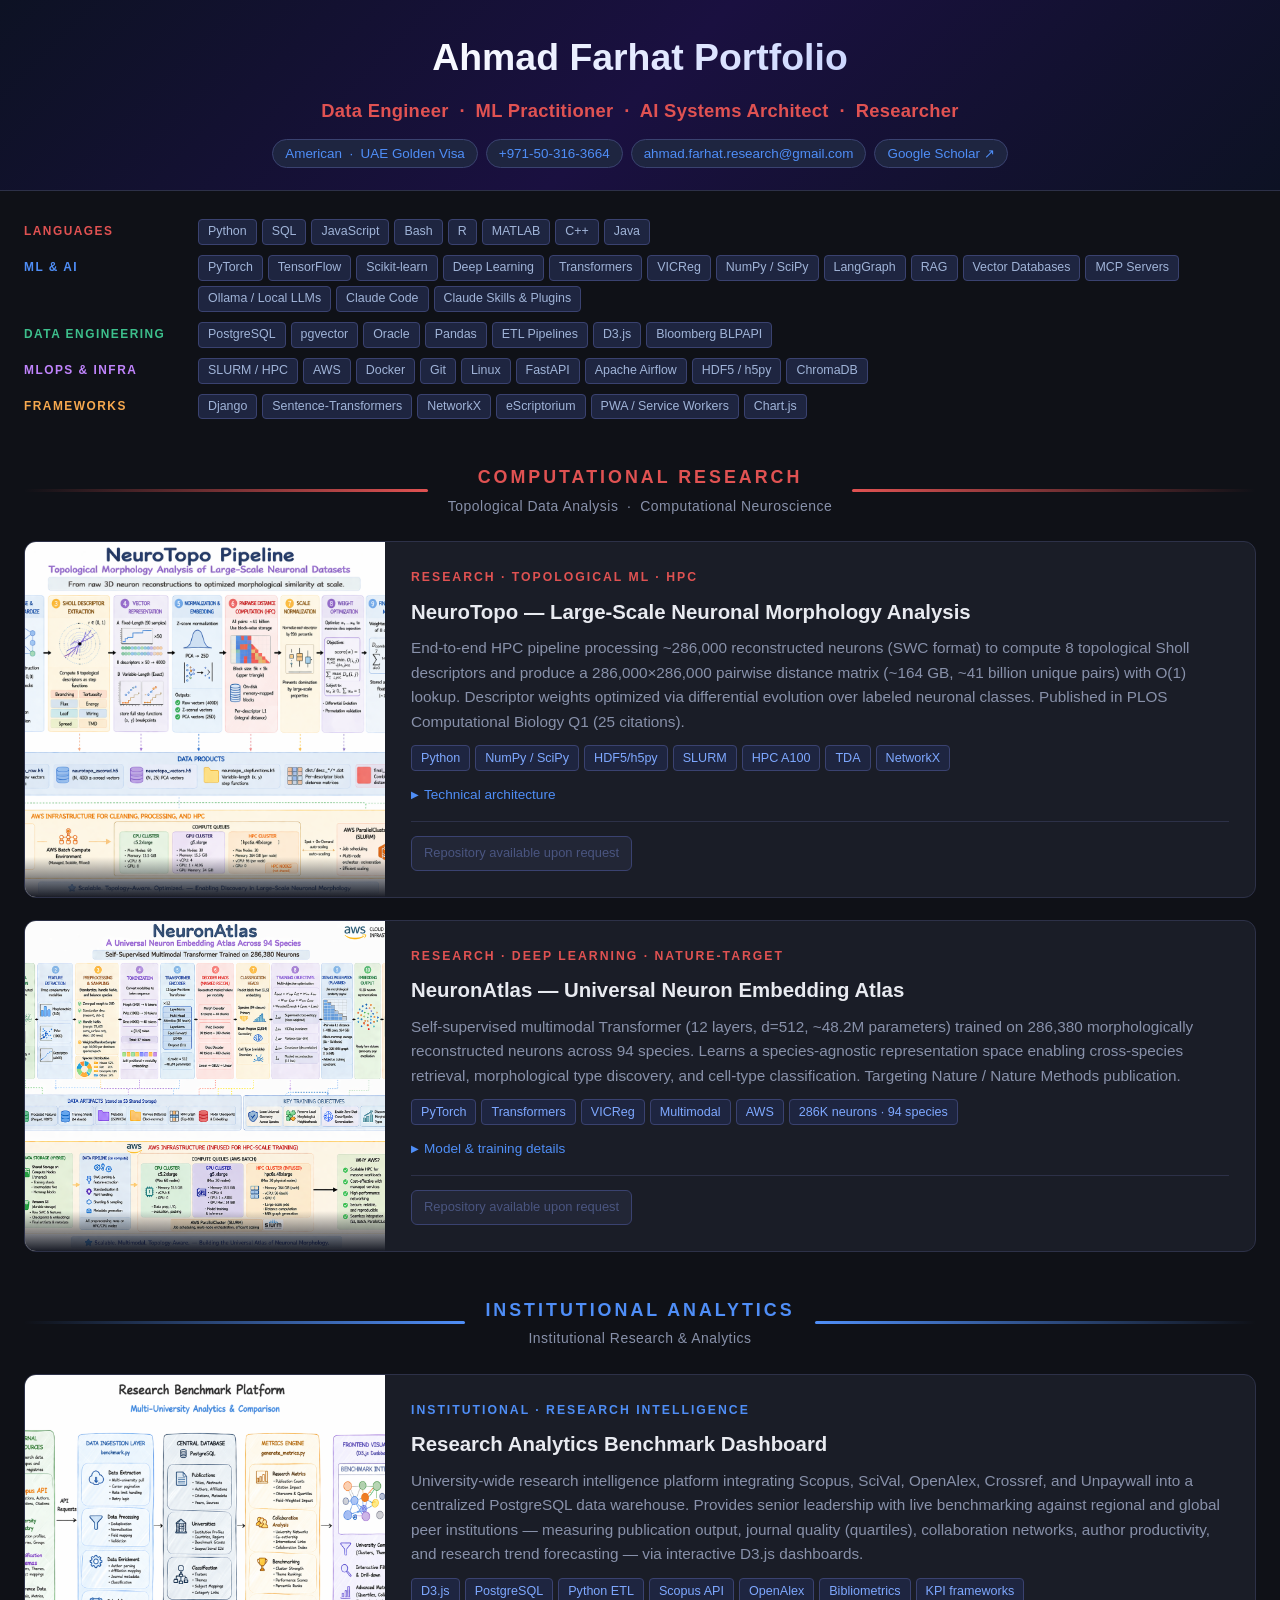
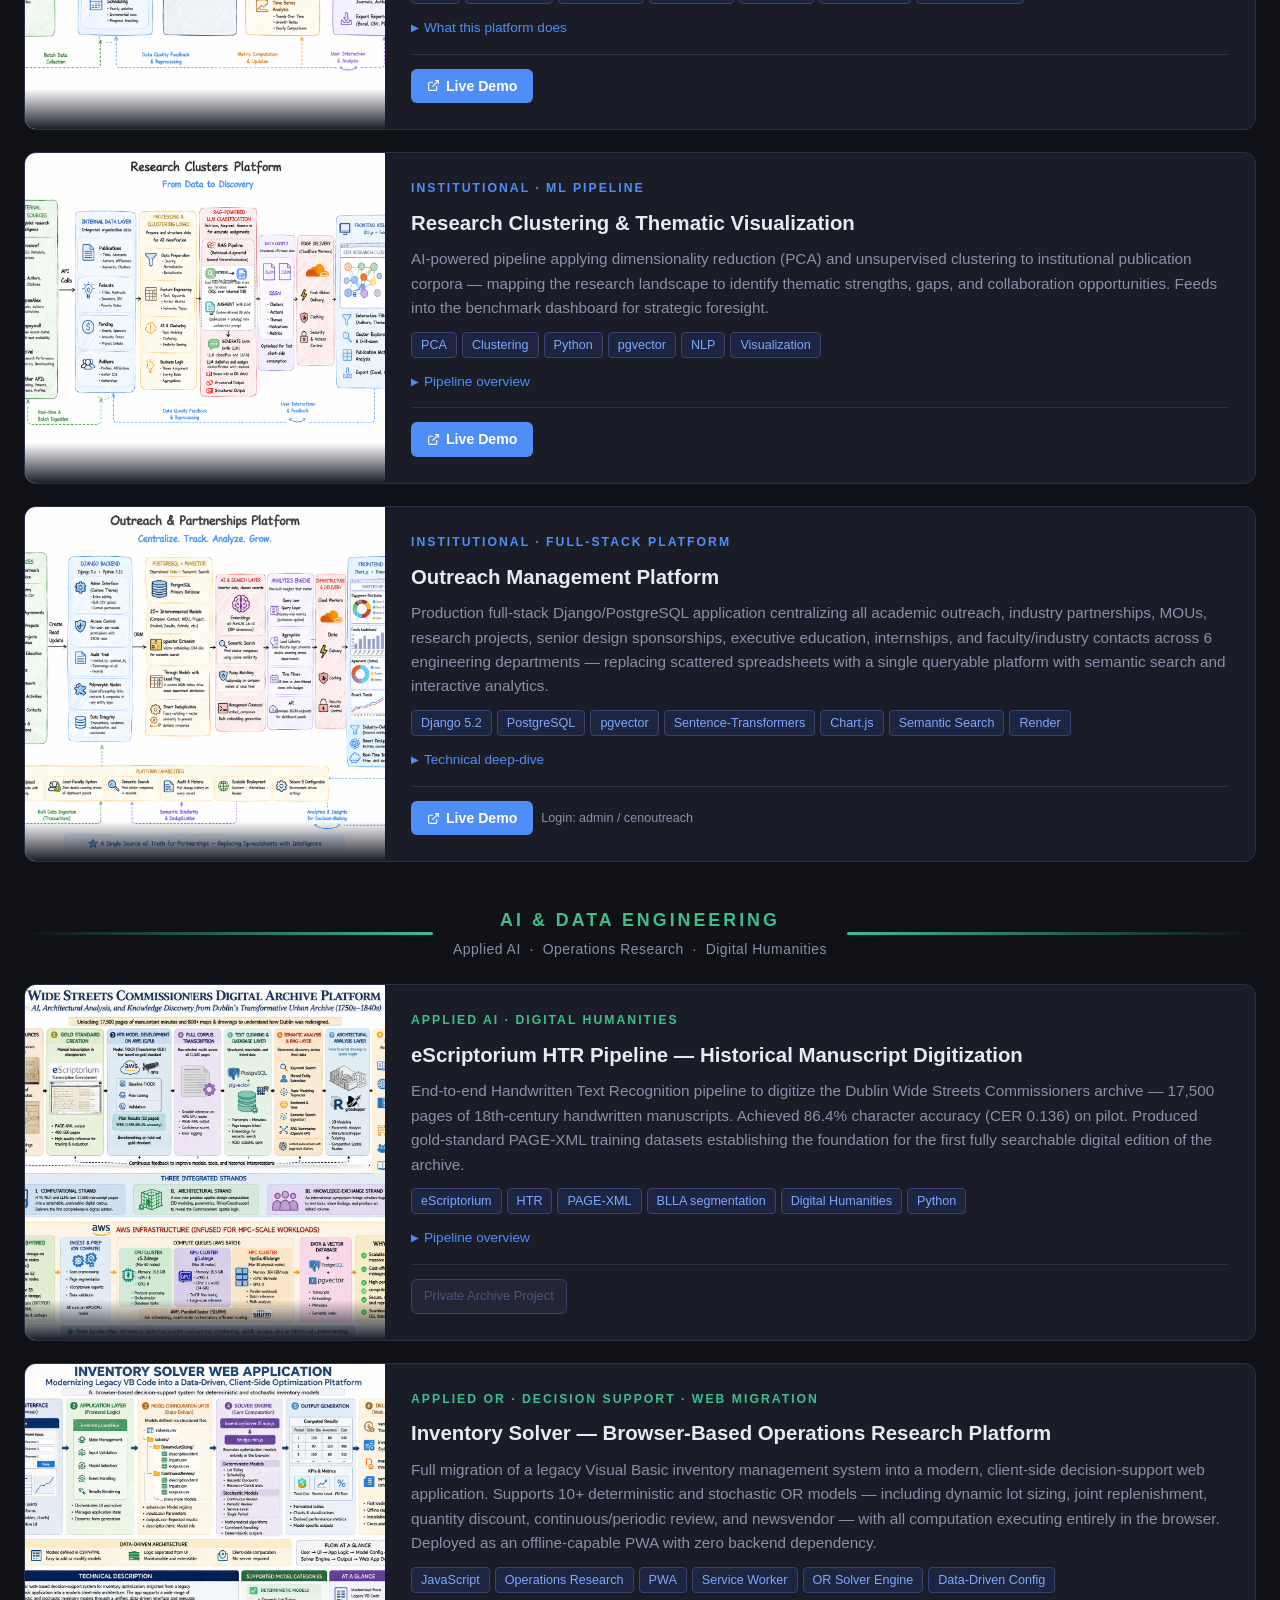
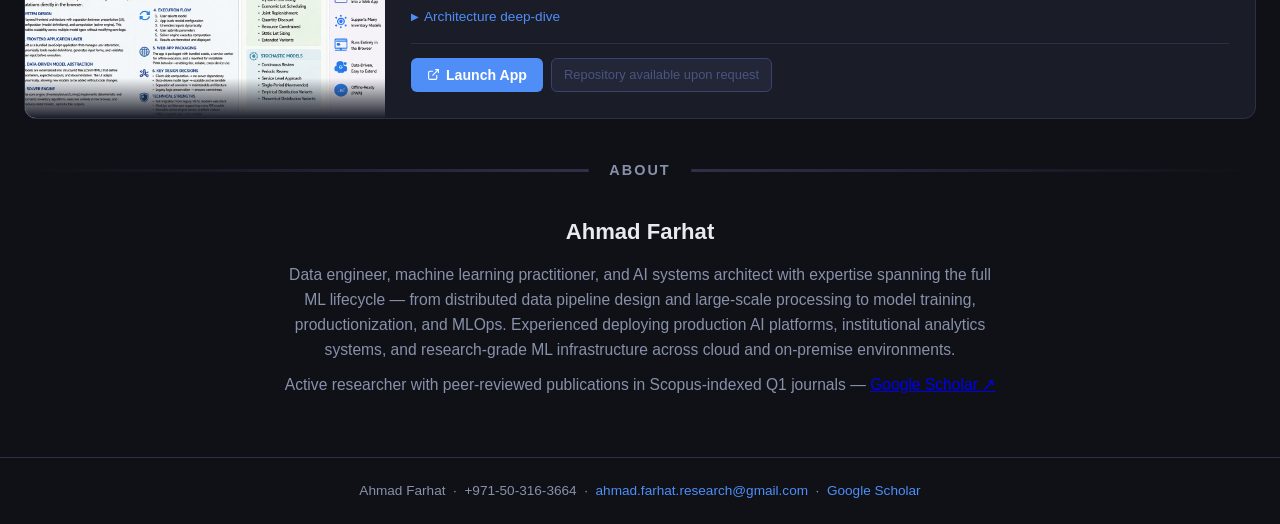
==== commit def68aca: "updates resume" ====
--- a/index.html
+++ b/index.html
@@ -177,19 +177,19 @@
     <div class="skill-row">
       <span class="skill-cat ml">ML &amp; AI</span>
       <div class="skill-tags">
-        <span class="skill-tag">PyTorch</span><span class="skill-tag">TensorFlow</span><span class="skill-tag">Scikit-learn</span><span class="skill-tag">Transformers</span><span class="skill-tag">VICReg</span><span class="skill-tag">NumPy / SciPy</span><span class="skill-tag">LangGraph</span><span class="skill-tag">RAG</span><span class="skill-tag">MCP</span>
+        <span class="skill-tag">PyTorch</span><span class="skill-tag">TensorFlow</span><span class="skill-tag">Scikit-learn</span><span class="skill-tag">Deep Learning</span><span class="skill-tag">Transformers</span><span class="skill-tag">VICReg</span><span class="skill-tag">NumPy / SciPy</span><span class="skill-tag">LangGraph</span><span class="skill-tag">RAG</span><span class="skill-tag">Vector Databases</span><span class="skill-tag">MCP Servers</span><span class="skill-tag">Ollama / Local LLMs</span><span class="skill-tag">Claude Code</span><span class="skill-tag">Claude Skills &amp; Plugins</span>
       </div>
     </div>
     <div class="skill-row">
       <span class="skill-cat de">Data Engineering</span>
       <div class="skill-tags">
-        <span class="skill-tag">PostgreSQL</span><span class="skill-tag">pgvector</span><span class="skill-tag">Oracle</span><span class="skill-tag">Pandas</span><span class="skill-tag">ETL Pipelines</span><span class="skill-tag">D3.js</span><span class="skill-tag">Power BI</span><span class="skill-tag">Bloomberg BLPAPI</span>
+        <span class="skill-tag">PostgreSQL</span><span class="skill-tag">pgvector</span><span class="skill-tag">Oracle</span><span class="skill-tag">Pandas</span><span class="skill-tag">ETL Pipelines</span><span class="skill-tag">D3.js</span><span class="skill-tag">Bloomberg BLPAPI</span>
       </div>
     </div>
     <div class="skill-row">
       <span class="skill-cat mlops">MLOps &amp; Infra</span>
       <div class="skill-tags">
-        <span class="skill-tag">SLURM / HPC</span><span class="skill-tag">AWS</span><span class="skill-tag">Docker</span><span class="skill-tag">Git</span><span class="skill-tag">Linux</span><span class="skill-tag">FastAPI</span><span class="skill-tag">HDF5 / h5py</span><span class="skill-tag">ChromaDB</span>
+        <span class="skill-tag">SLURM / HPC</span><span class="skill-tag">AWS</span><span class="skill-tag">Docker</span><span class="skill-tag">Git</span><span class="skill-tag">Linux</span><span class="skill-tag">FastAPI</span><span class="skill-tag">Apache Airflow</span><span class="skill-tag">HDF5 / h5py</span><span class="skill-tag">ChromaDB</span>
       </div>
     </div>
     <div class="skill-row">
@@ -352,6 +352,8 @@
             <li>PCA dimensionality reduction + unsupervised clustering for 2D/3D research landscape visualization</li>
             <li>Automated cluster labeling and thematic classification aligned with strategic priorities</li>
             <li>Privacy-preserving: runs fully on-premise — no external API calls for sensitive institutional data</li>
+            <li>FastAPI microservices expose clustering and retrieval endpoints for downstream dashboard integration</li>
+            <li>Apache Airflow orchestrates automated ingestion from Scopus and enrichment APIs on a scheduled cadence</li>
           </ul>
         </div>
       </details>
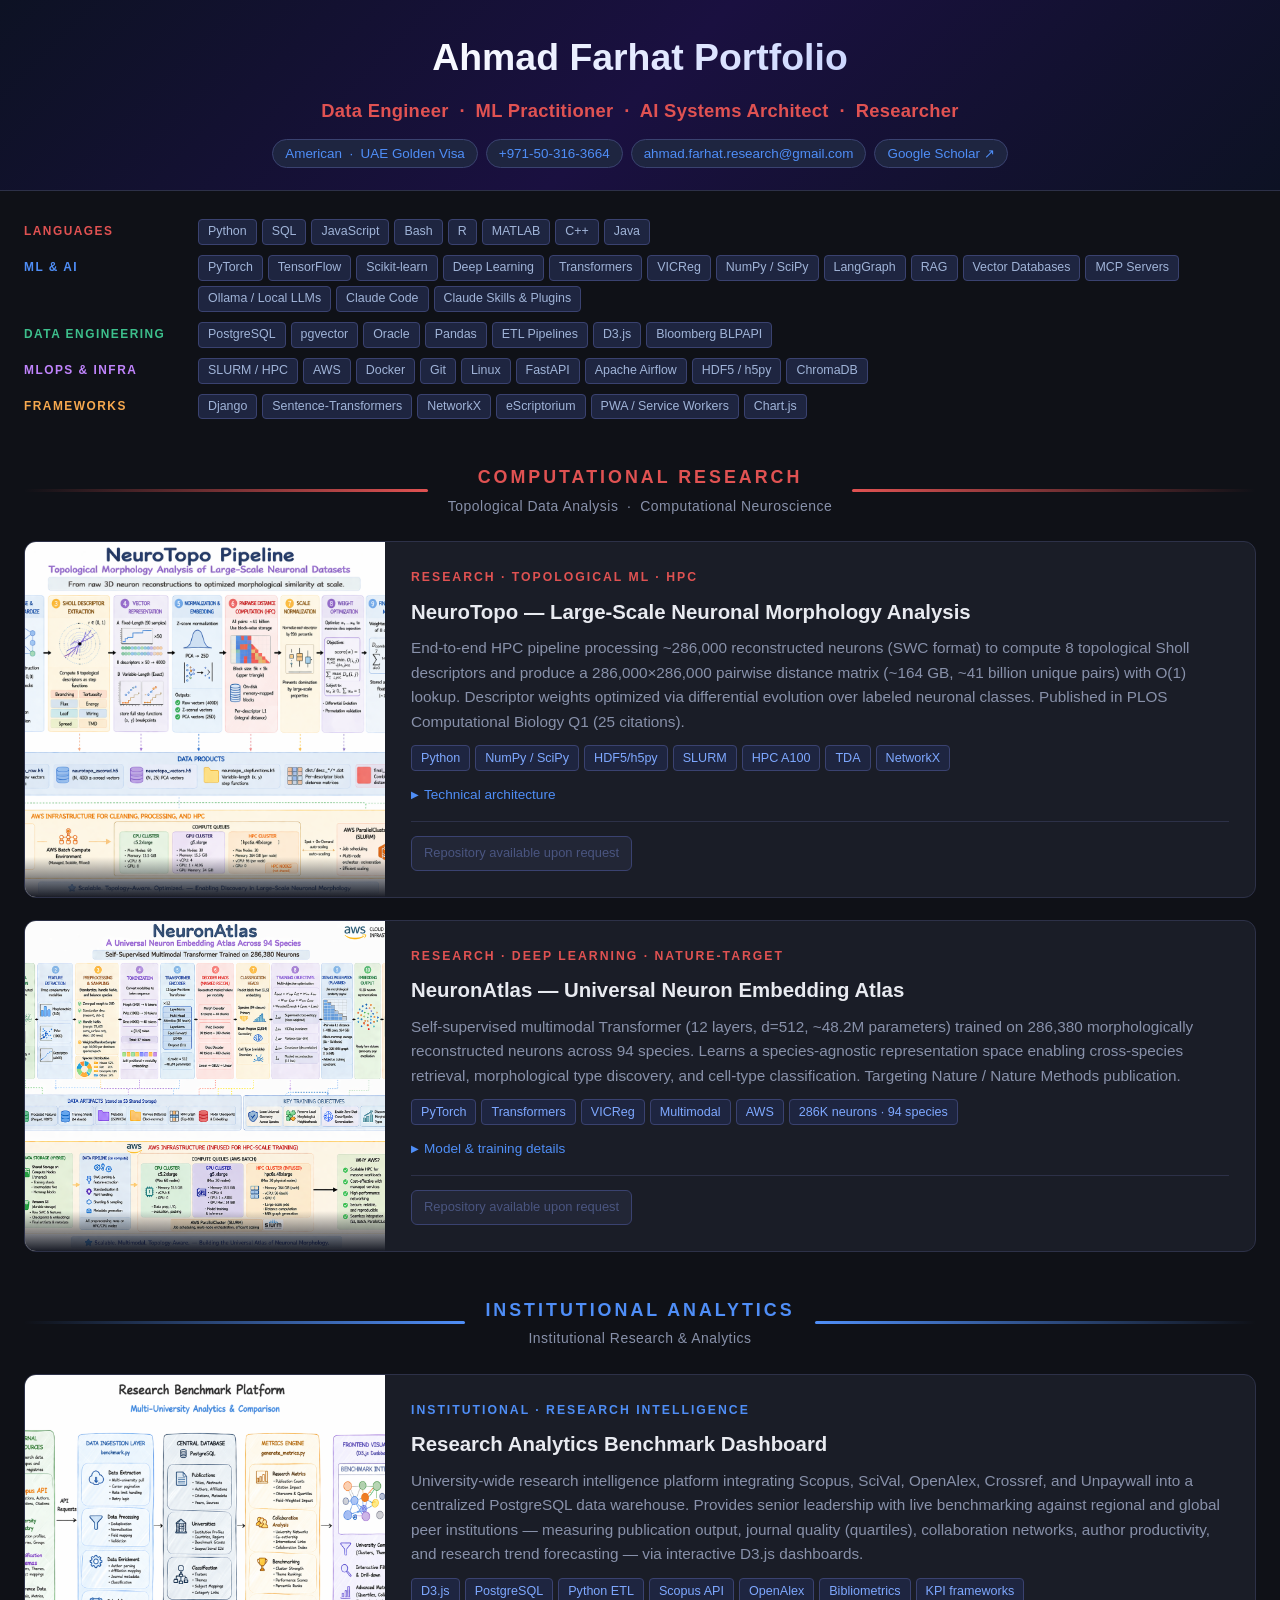
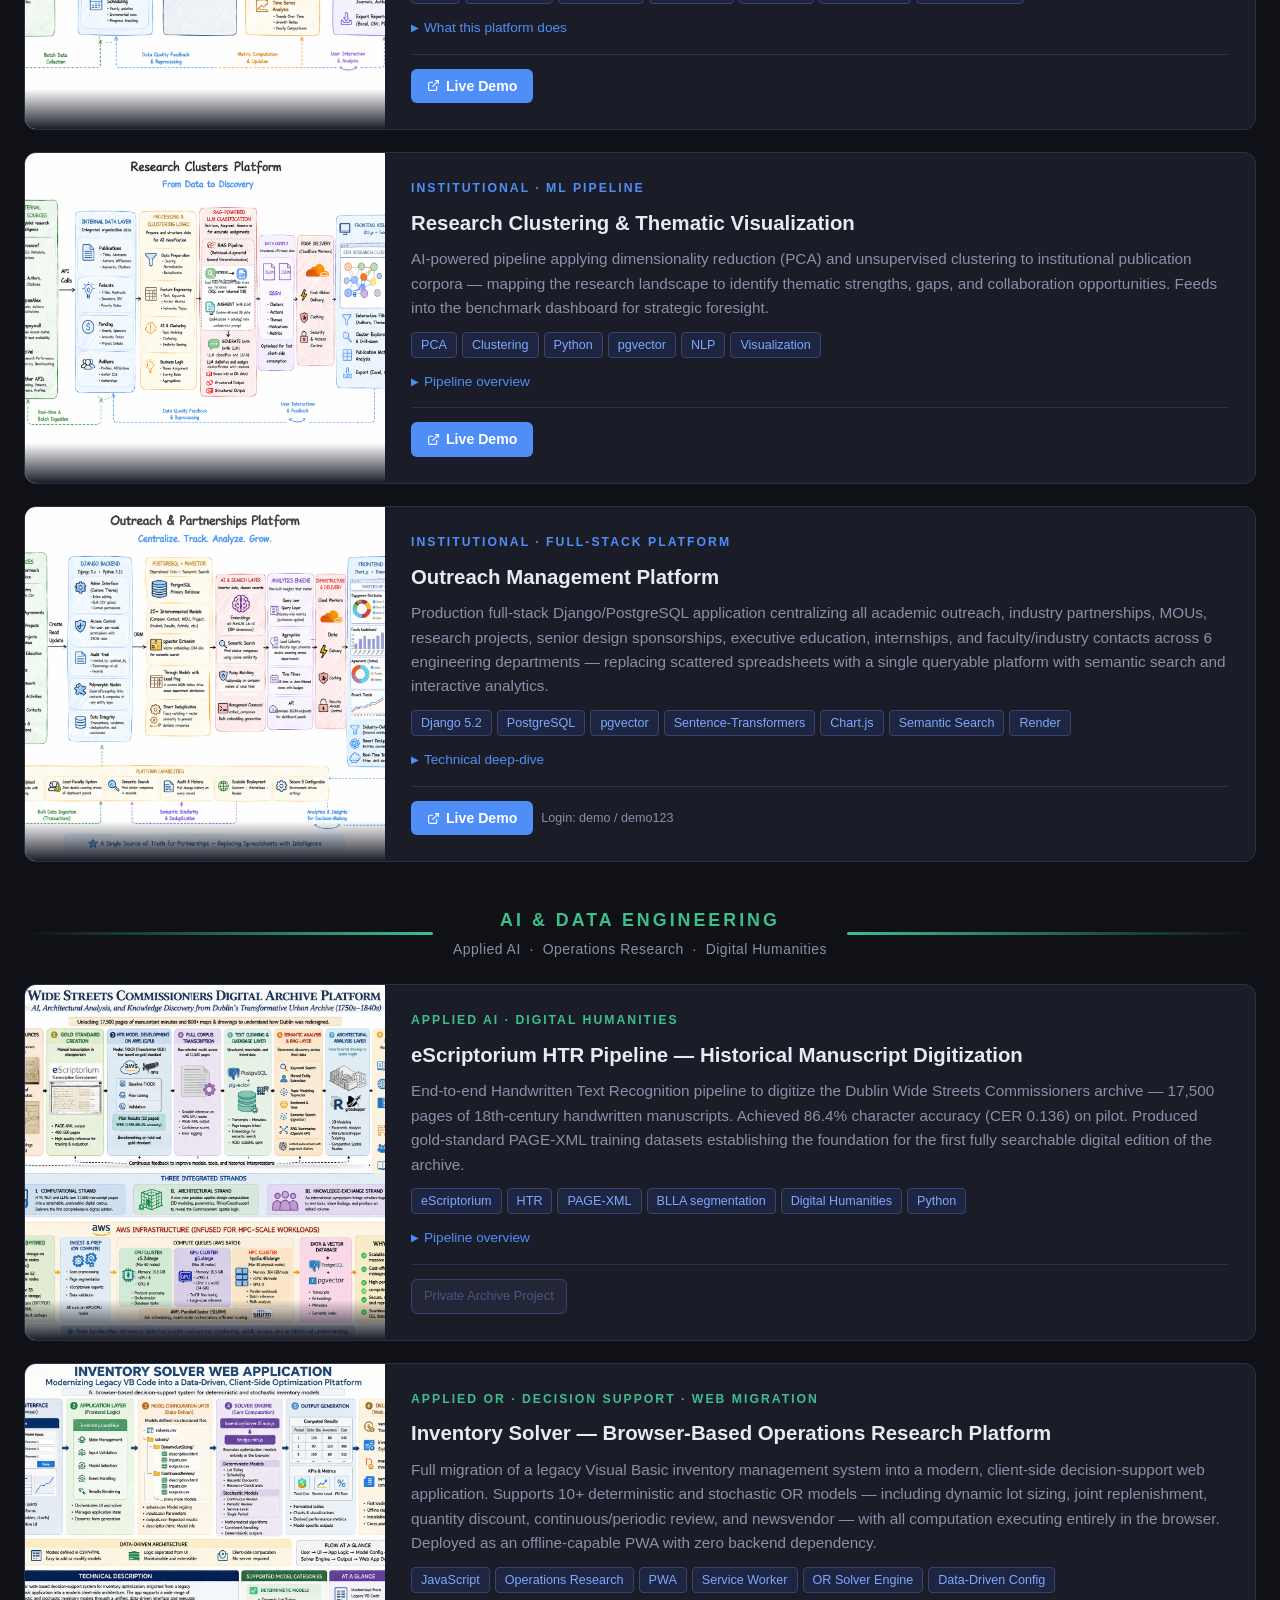
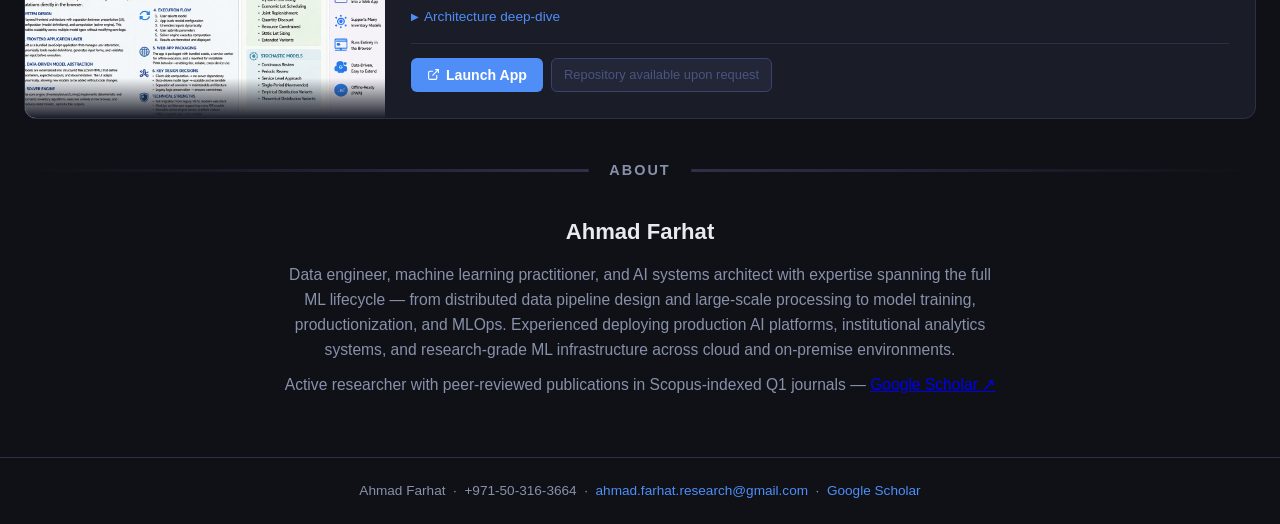
==== commit ff821c7e: "updates" ====
--- a/index.html
+++ b/index.html
@@ -403,7 +403,7 @@
           <svg width="13" height="13" fill="none" stroke="currentColor" stroke-width="2" viewBox="0 0 24 24"><path d="M18 13v6a2 2 0 0 1-2 2H5a2 2 0 0 1-2-2V8a2 2 0 0 1 2-2h6"/><polyline points="15 3 21 3 21 9"/><line x1="10" y1="14" x2="21" y2="3"/></svg>
           Live Demo
         </a>
-        <span style="font-size:.74rem; color:var(--muted);">Login: admin / cenoutreach</span>
+        <span style="font-size:.74rem; color:var(--muted);">Login: demo / demo123</span>
       </div>
     </div>
   </div>
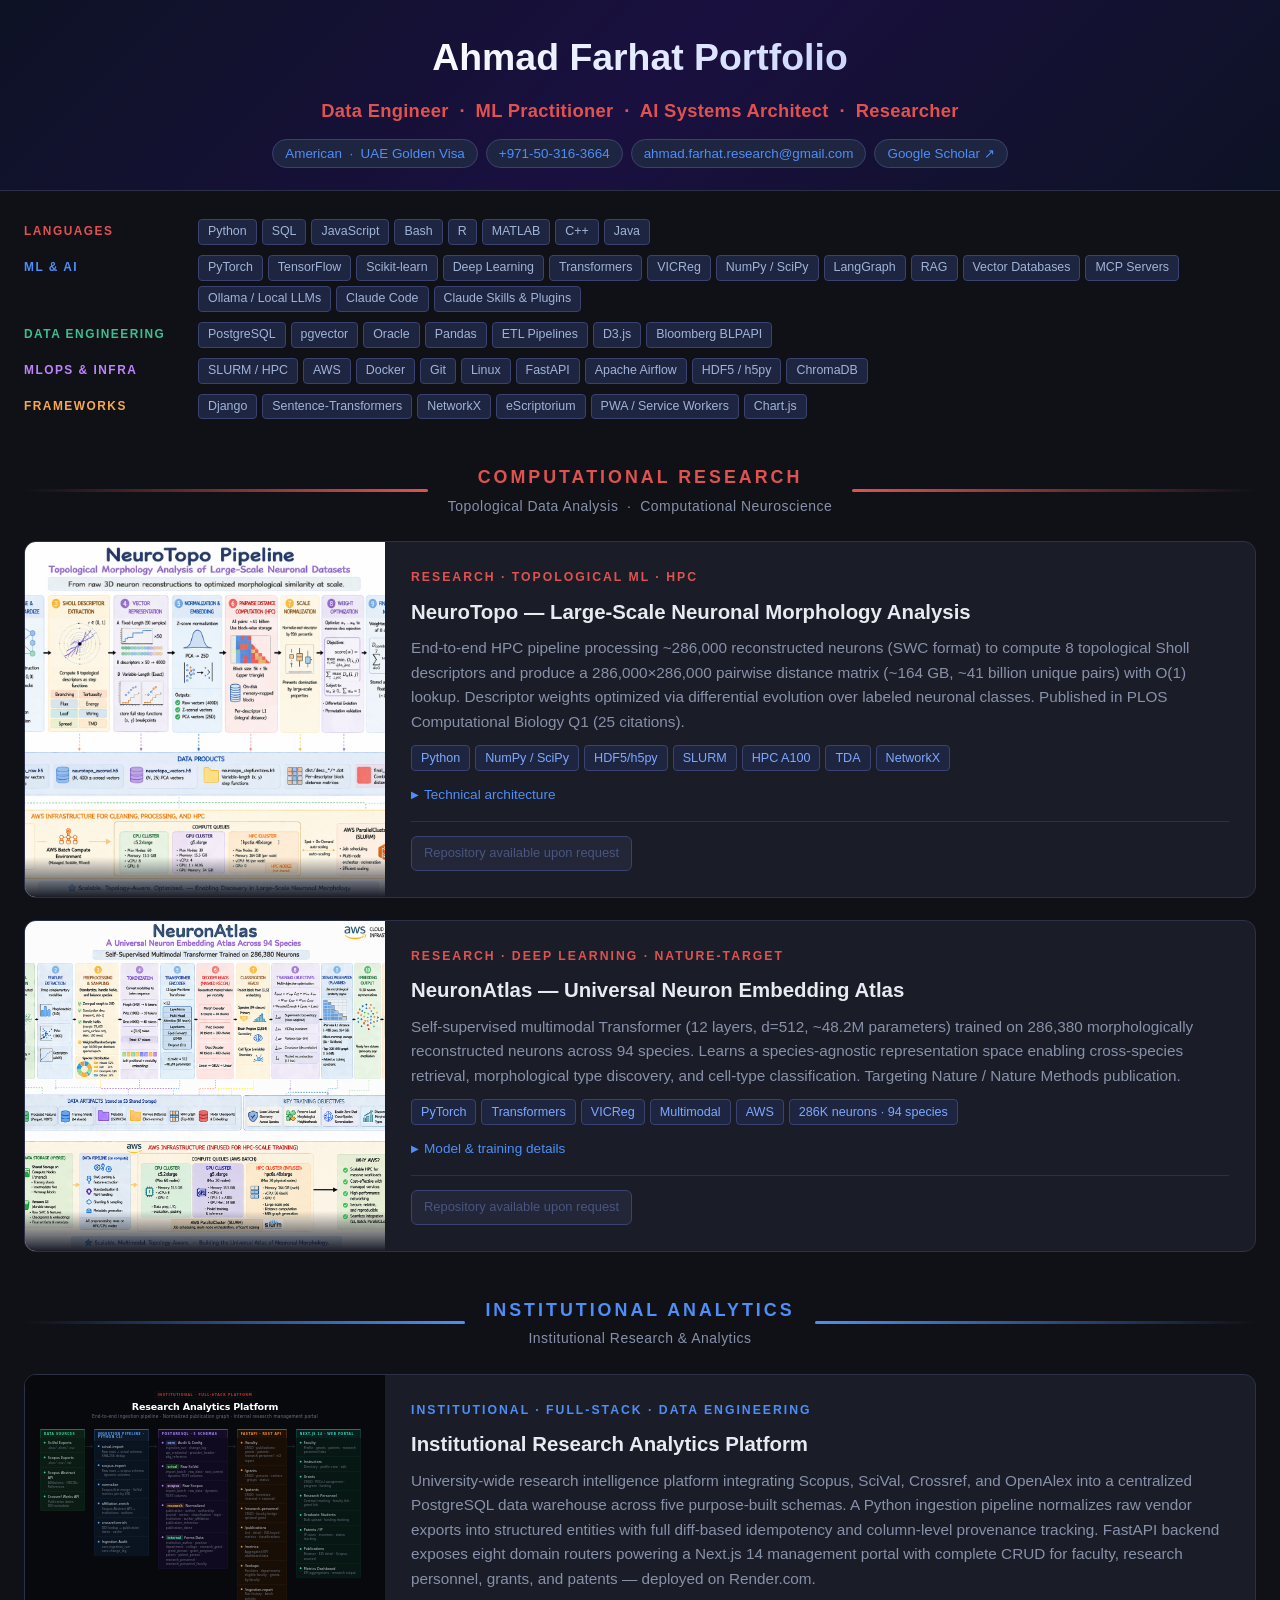
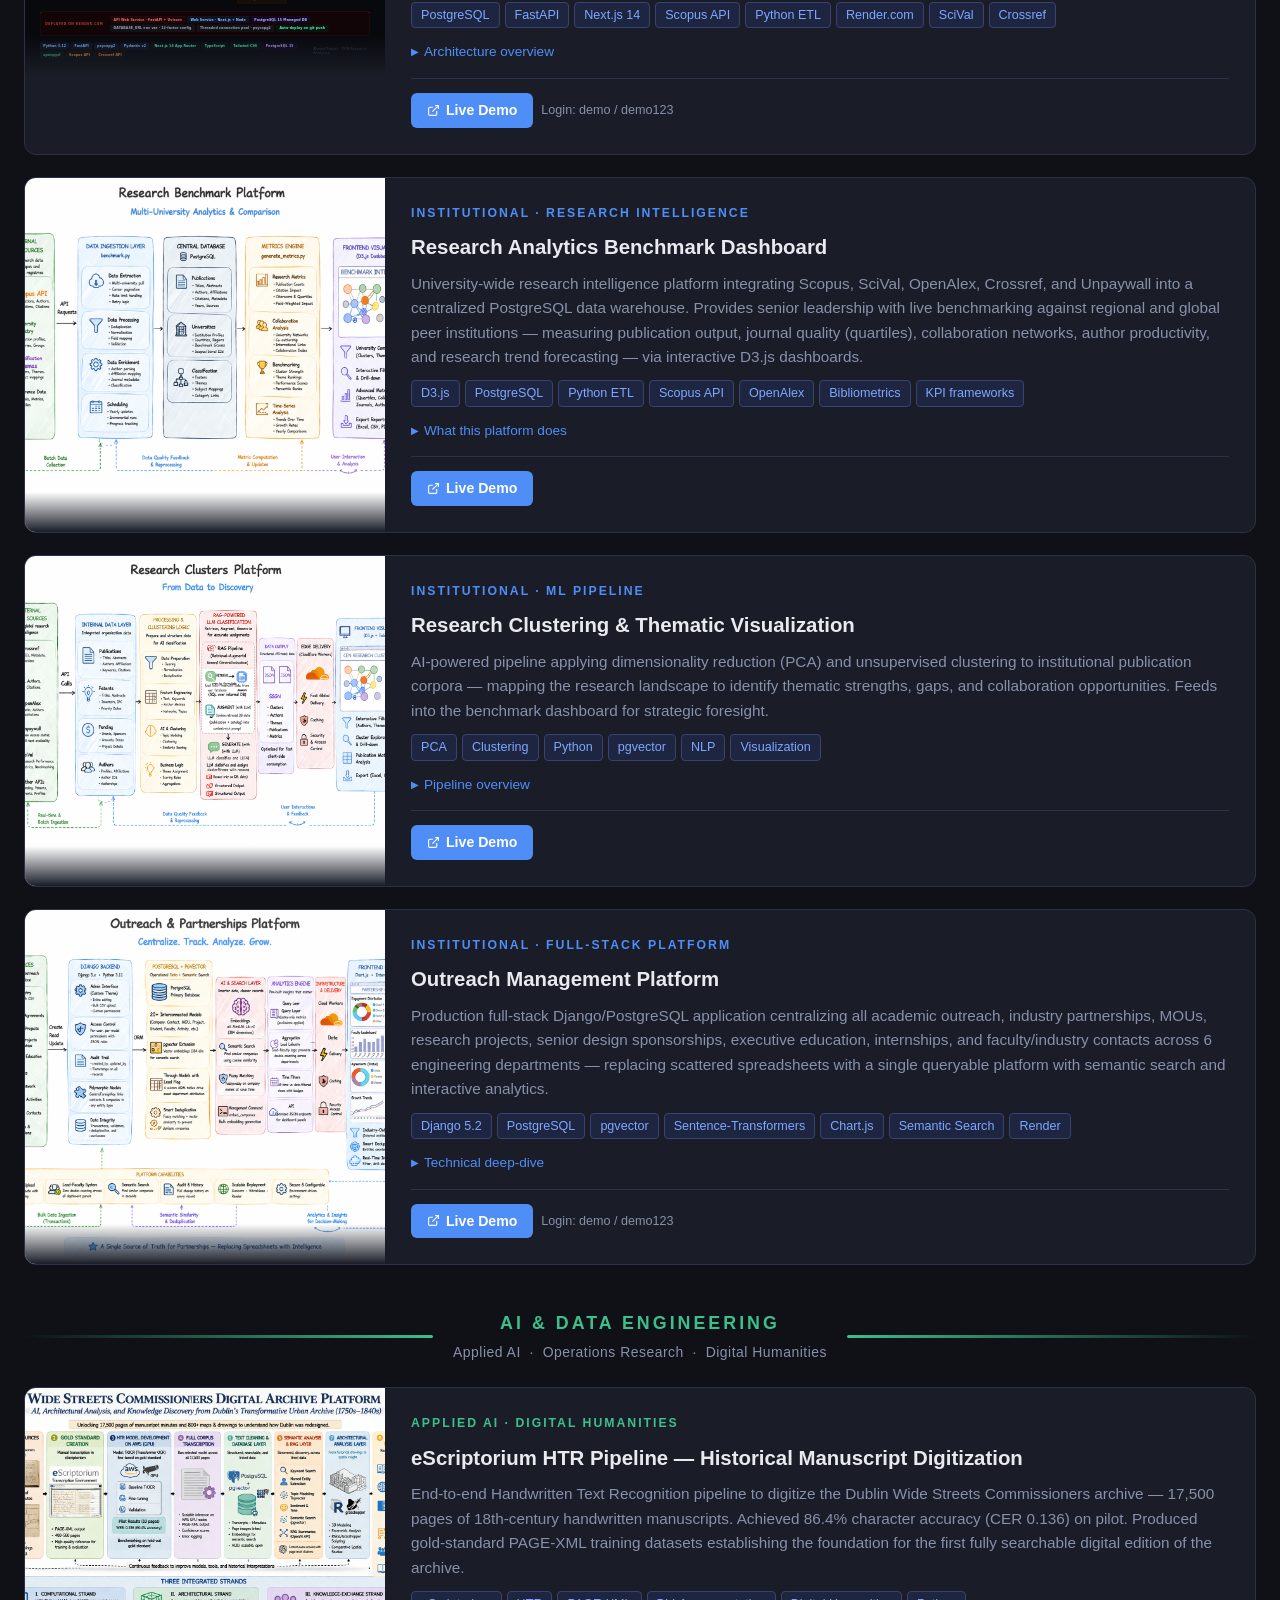
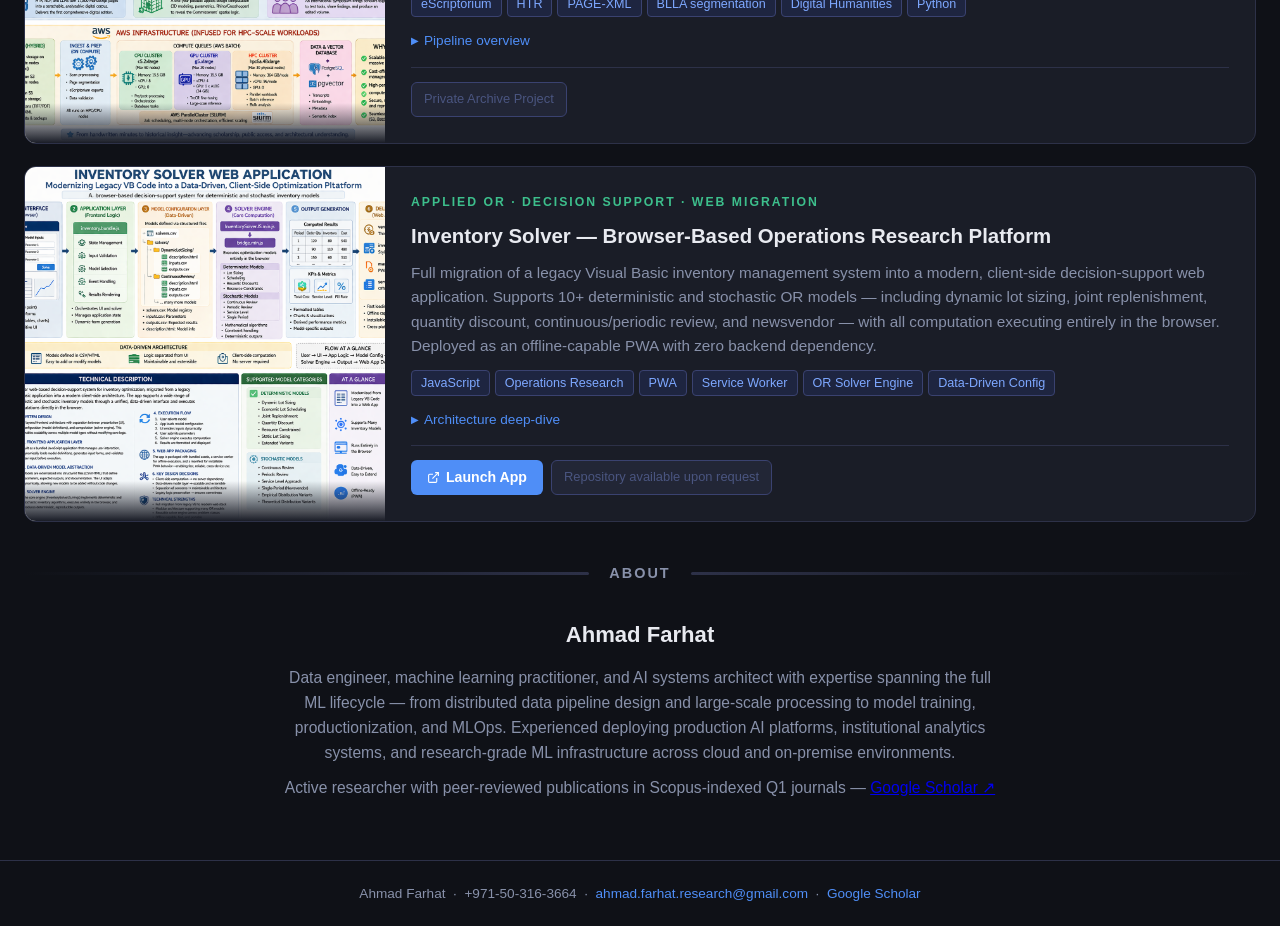
==== commit f2e2b21d: "updates new project" ====
--- a/index.html
+++ b/index.html
@@ -299,6 +299,54 @@
 <div class="projects">
 
   <div class="card">
+    <div class="card-image" style="height:300px; cursor:pointer;" onclick="window.open('research_analytics_architecture.html','_blank')" title="Click to view full architecture diagram">
+      <div style="position:absolute; inset:0; overflow:hidden; background:#08090d;">
+        <iframe src="research_analytics_architecture.html"
+                style="width:1440px; height:1200px; transform:scale(0.25); transform-origin:top left; border:none; pointer-events:none;"
+                scrolling="no" tabindex="-1" loading="lazy">
+        </iframe>
+      </div>
+      <div class="card-image-overlay"></div>
+    </div>
+    <div class="card-body">
+      <div class="card-number institutional">Institutional · Full-Stack · Data Engineering</div>
+      <h2>Institutional Research Analytics Platform</h2>
+      <p class="card-desc">University-wide research intelligence platform integrating Scopus, SciVal, Crossref, and OpenAlex into a centralized PostgreSQL data warehouse across five purpose-built schemas. A Python ingestion pipeline normalizes raw vendor exports into structured entities with full diff-based idempotency and column-level provenance tracking. FastAPI backend exposes eight domain routers powering a Next.js 14 management portal with complete CRUD for faculty, research personnel, grants, and patents — deployed on Render.com.</p>
+      <div class="card-tags">
+        <span class="tag">PostgreSQL</span><span class="tag">FastAPI</span><span class="tag">Next.js 14</span>
+        <span class="tag">Scopus API</span><span class="tag">Python ETL</span><span class="tag">Render.com</span><span class="tag">SciVal</span><span class="tag">Crossref</span>
+      </div>
+      <details>
+        <summary>Architecture overview</summary>
+        <div class="details-content">
+          <h4>System breakdown</h4>
+          <ul>
+            <li>Five PostgreSQL schemas: core (audit/provenance), scival, scopus, research (normalized), internal (form data)</li>
+            <li>Diff-based idempotent ingestion — re-importing the same file produces zero DB changes; every column delta logged to core.change_log</li>
+            <li>Scopus Abstract API enrichment for author affiliations, ORCID extraction, and bibliography references</li>
+            <li>Crossref enrichment for publication dates; source_refresh_policy controls once/interval/always per provider</li>
+            <li>8 FastAPI routers: faculty, instructors, research personnel, grants, patents, publications, metrics, journals</li>
+            <li>Next.js 14 App Router: server components for views, client components for forms; admin-only edit/delete behind session token</li>
+          </ul>
+          <div class="spec-grid">
+            <span class="spec-key">Data sources</span><span class="spec-val">Scopus · SciVal · Crossref · OpenAlex</span>
+            <span class="spec-key">Stack</span><span class="spec-val">Python 3.12 · PostgreSQL · FastAPI · Next.js 14</span>
+            <span class="spec-key">Scale</span><span class="spec-val">4,231 publications · 7,629 authors · 103 internal personnel</span>
+            <span class="spec-key">Deployment</span><span class="spec-val">Render.com — 2 web services + managed PostgreSQL</span>
+          </div>
+        </div>
+      </details>
+      <div class="card-footer">
+        <a class="btn btn-demo" href="https://institutional-research-analytics-demo.onrender.com/" target="_blank" rel="noopener">
+          <svg width="13" height="13" fill="none" stroke="currentColor" stroke-width="2" viewBox="0 0 24 24"><path d="M18 13v6a2 2 0 0 1-2 2H5a2 2 0 0 1-2-2V8a2 2 0 0 1 2-2h6"/><polyline points="15 3 21 3 21 9"/><line x1="10" y1="14" x2="21" y2="3"/></svg>
+          Live Demo
+        </a>
+        <span style="font-size:.74rem; color:var(--muted);">Login: demo / demo123</span>
+      </div>
+    </div>
+  </div>
+
+  <div class="card">
     <div class="card-image">
       <img src="research-benchmark-demo.png" alt="Research Analytics Benchmark Dashboard" loading="lazy" data-lightbox="research-benchmark-demo.png" />
       <div class="card-image-overlay"></div>
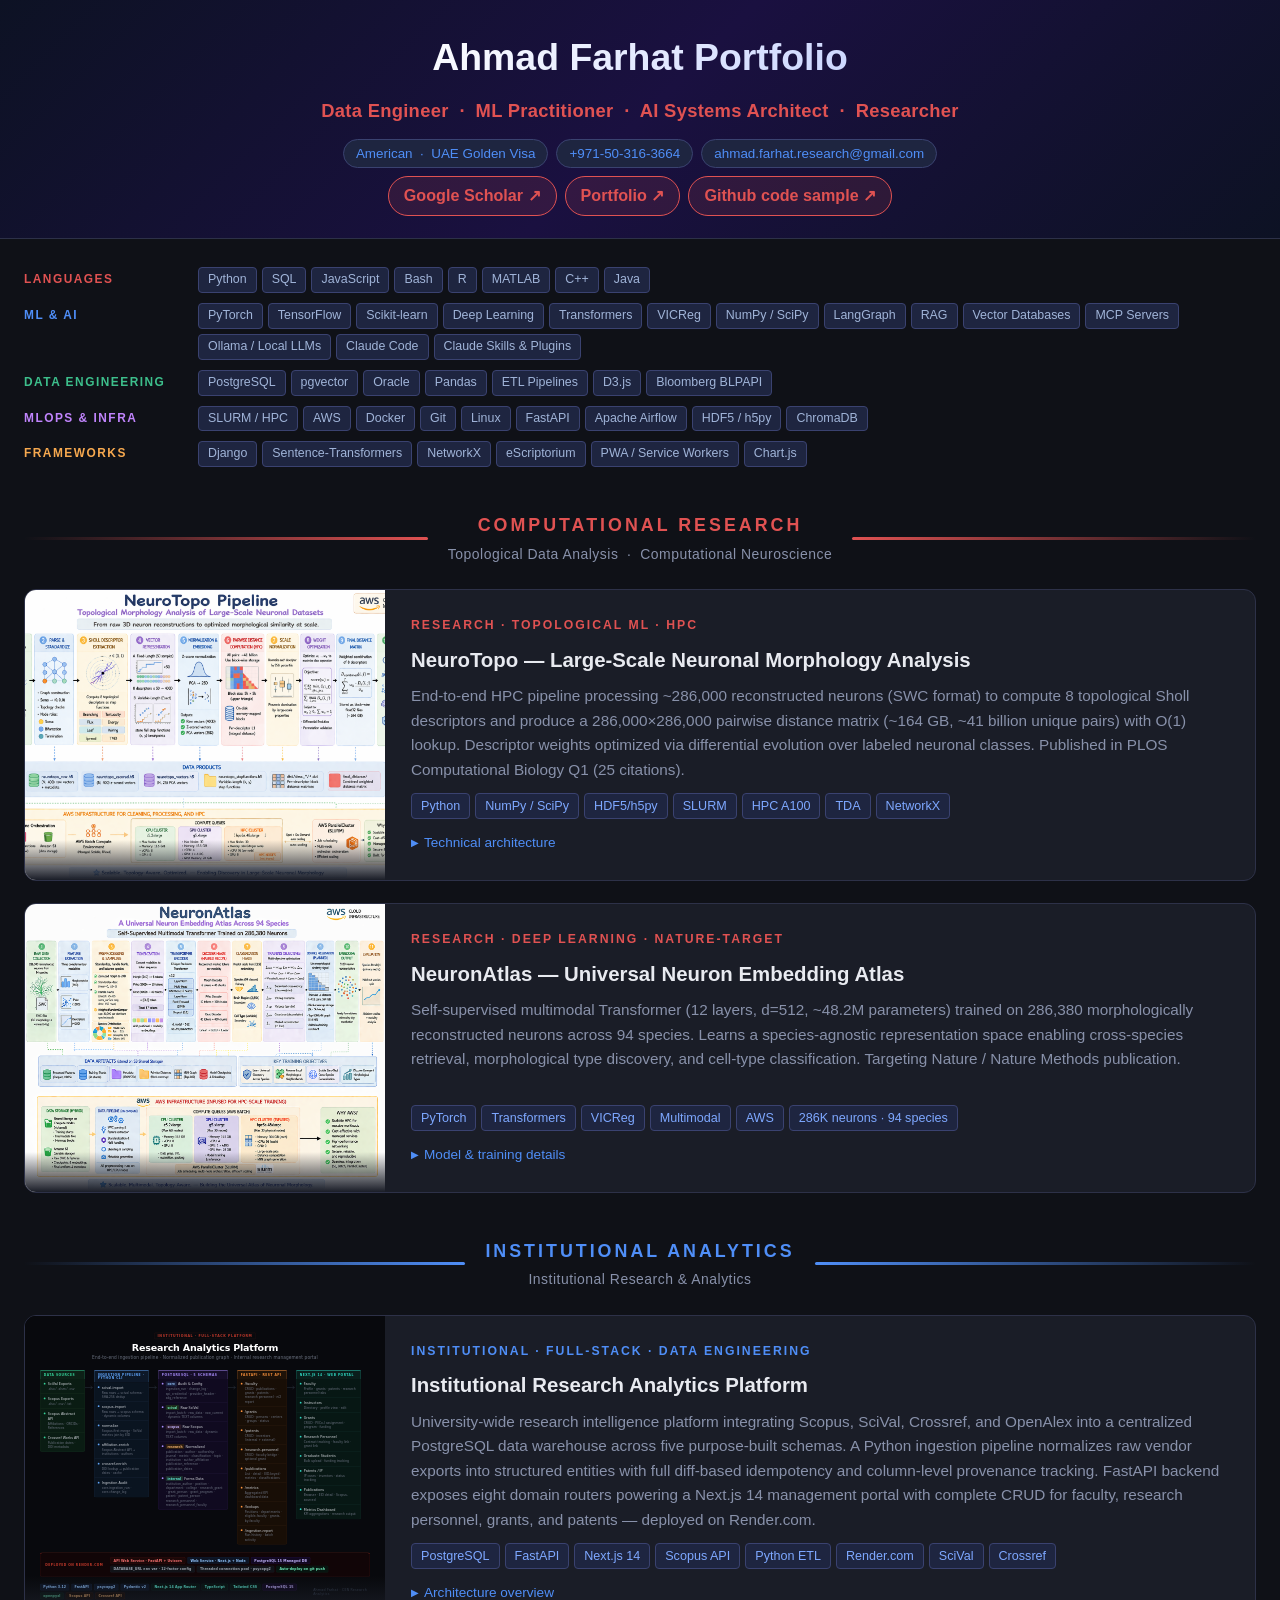
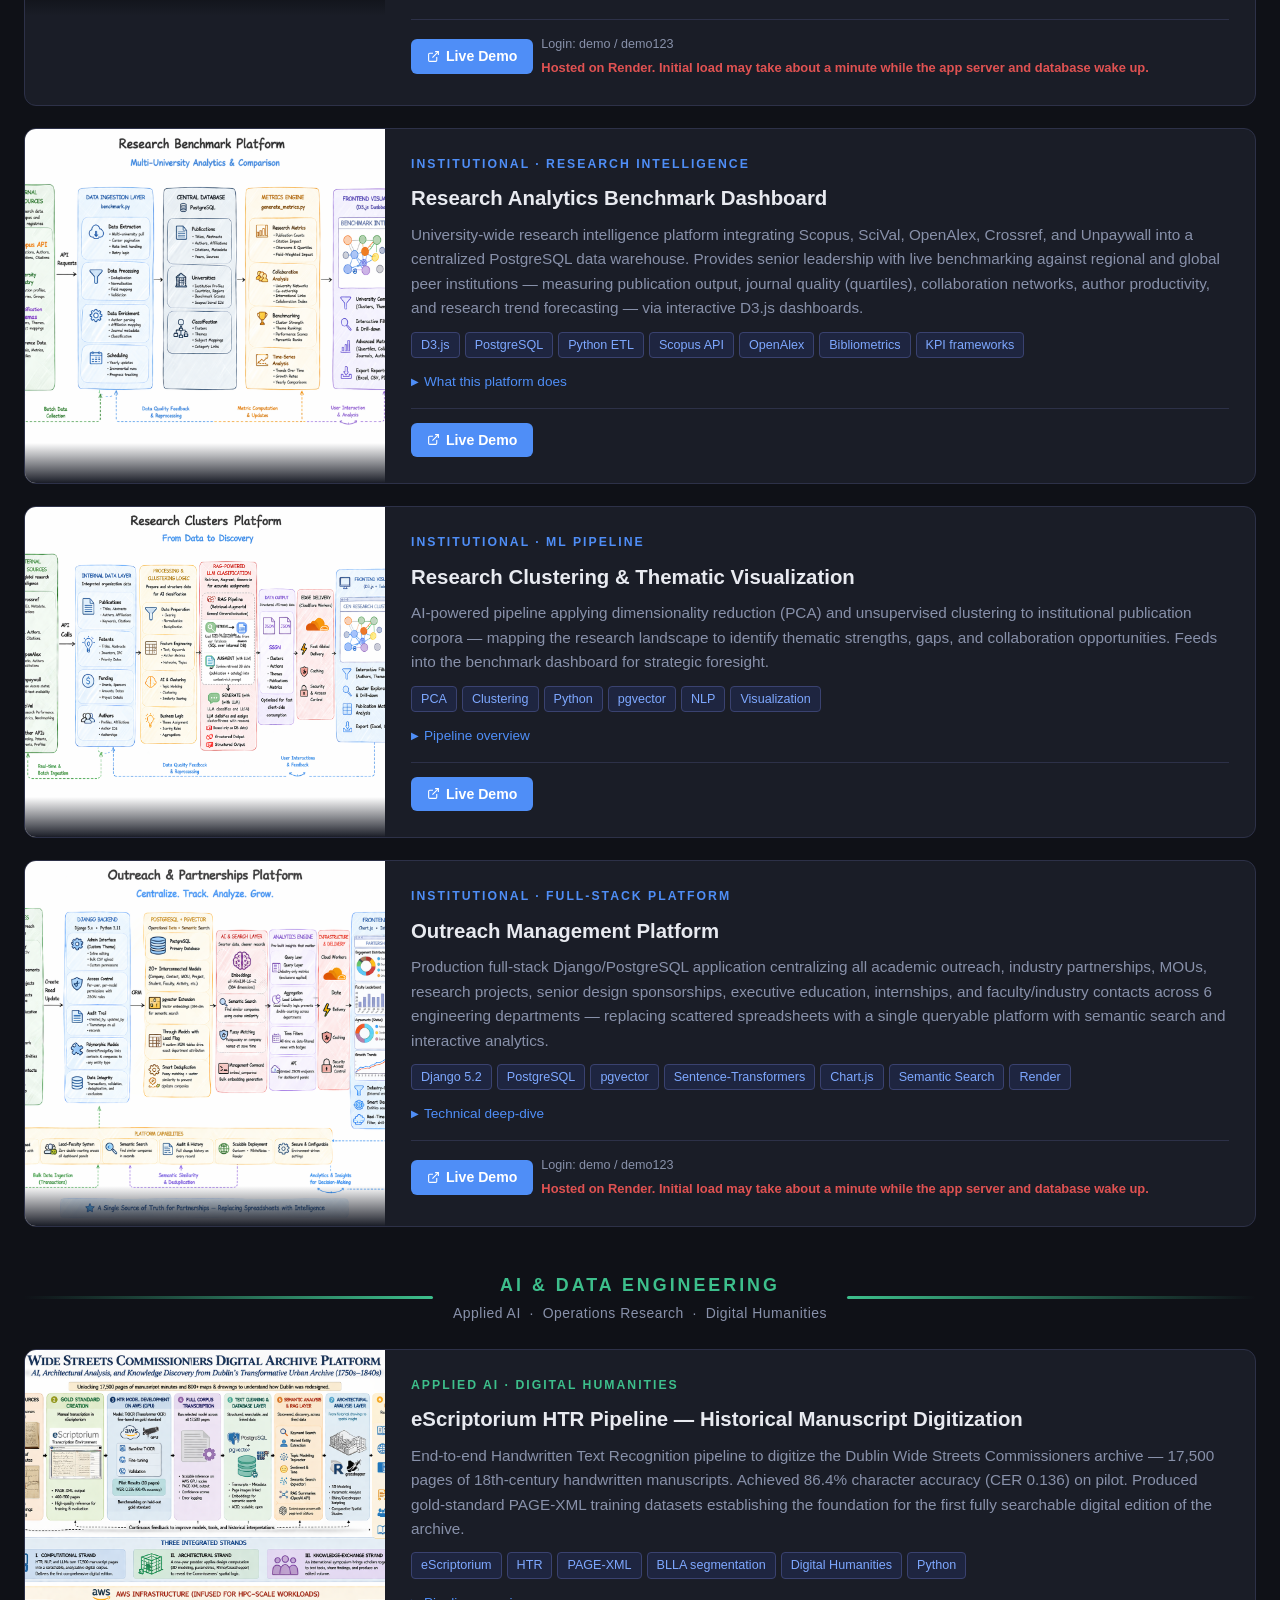
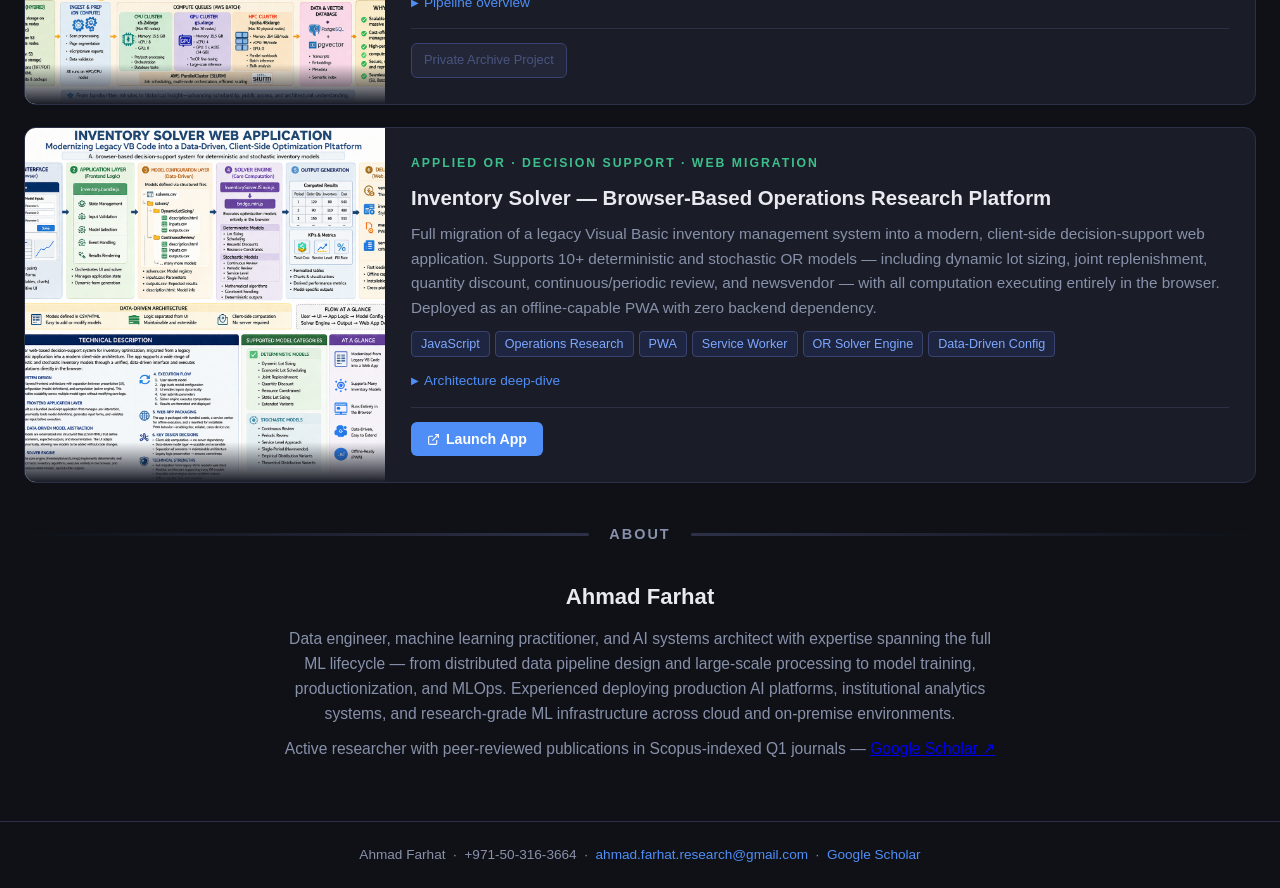
==== commit 73c3f7fb: "fix for pdf" ====
--- a/index.html
+++ b/index.html
@@ -23,10 +23,14 @@
     .avatar-ring { width: 58px; height: 58px; border-radius: 50%; background: linear-gradient(135deg, var(--accent), var(--accent2)); margin: 0 auto 12px; display: flex; align-items: center; justify-content: center; font-size: 22px; font-weight: 700; color: #fff; }
     header h1 { font-size: clamp(1.6rem, 4vw, 2.2rem); font-weight: 700; background: linear-gradient(135deg, #fff 30%, #a0b4ff); -webkit-background-clip: text; -webkit-text-fill-color: transparent; background-clip: text; margin-bottom: 6px; }
     .tagline { font-size: 1.08rem; font-weight: 600; color: var(--accent2); max-width: 640px; margin: 0 auto 12px; line-height: 1.8; letter-spacing: 0.3px; }
-    .header-meta { display: flex; justify-content: center; flex-wrap: wrap; gap: 8px; }
+    .header-meta { display: flex; flex-direction: column; align-items: center; gap: 8px; }
+    .header-meta-row { display: flex; justify-content: center; flex-wrap: wrap; gap: 8px; }
     .badge { background: var(--tag-bg); border: 1px solid var(--tag-border); color: var(--accent); padding: 3px 12px; border-radius: 20px; font-size: 0.79rem; }
     .badge a { color: var(--accent); text-decoration: none; }
     .badge a:hover { color: #7fb3ff; }
+    .badge.badge-featured { background: rgba(224, 82, 82, 0.12); border-color: var(--accent2); font-size: 0.95rem; font-weight: 700; padding: 6px 15px; }
+    .badge.badge-featured a { color: var(--accent2); }
+    .badge.badge-featured a:hover { color: #ff8c8c; }
 
     /* ── Skills strip ── */
     .skills-section { max-width: 1480px; margin: 0 auto; padding: 28px 24px 0; }
@@ -89,6 +93,9 @@
     .btn-demo:hover { background: #3a7de8; }
     .btn-private { background: var(--surface2); border: 1px solid #3a4270; color: #4a5580; font-size: 0.76rem; cursor: default; padding: 6px 12px; border-radius: 6px; }
     .btn svg { flex-shrink: 0; }
+    .demo-meta { display: flex; flex-direction: column; gap: 4px; }
+    .demo-login { font-size: .74rem; color: var(--muted); }
+    .demo-note { font-size: .76rem; color: var(--accent2); font-weight: 700; }
 
     details { margin-top: 2px; }
     summary { cursor: pointer; font-size: 0.8rem; color: var(--accent); list-style: none; display: flex; align-items: center; gap: 5px; user-select: none; }
@@ -158,10 +165,16 @@
   <h1>Ahmad Farhat Portfolio</h1>
   <p class="tagline">Data Engineer &nbsp;·&nbsp; ML Practitioner &nbsp;·&nbsp; AI Systems Architect &nbsp;·&nbsp; Researcher</p>
   <div class="header-meta">
-    <span class="badge">American &nbsp;·&nbsp; UAE Golden Visa</span>
-    <span class="badge">+971-50-316-3664</span>
-    <span class="badge"><a href="mailto:ahmad.farhat.research@gmail.com">ahmad.farhat.research@gmail.com</a></span>
-    <span class="badge"><a href="https://scholar.google.ae/citations?user=9aZrhYIAAAAJ&hl=en" target="_blank" rel="noopener">Google Scholar ↗</a></span>
+    <div class="header-meta-row">
+      <span class="badge">American &nbsp;·&nbsp; UAE Golden Visa</span>
+      <span class="badge">+971-50-316-3664</span>
+      <span class="badge"><a href="mailto:ahmad.farhat.research@gmail.com">ahmad.farhat.research@gmail.com</a></span>
+    </div>
+    <div class="header-meta-row">
+      <span class="badge badge-featured"><a href="https://scholar.google.ae/citations?user=9aZrhYIAAAAJ&hl=en" target="_blank" rel="noopener">Google Scholar ↗</a></span>
+      <span class="badge badge-featured"><a href="https://bitsdontbyte.github.io/ahmad-farhat-portfolio/" target="_blank" rel="noopener">Portfolio ↗</a></span>
+      <span class="badge badge-featured"><a href="https://github.com/bitsdontbyte/institutional-research-etl-analytics" target="_blank" rel="noopener">Github code sample ↗</a></span>
+    </div>
   </div>
 </header>
 
@@ -243,9 +256,6 @@
           </div>
         </div>
       </details>
-      <div class="card-footer">
-        <span class="btn-private">Repository available upon request</span>
-      </div>
     </div>
   </div>
 
@@ -281,9 +291,6 @@
           </div>
         </div>
       </details>
-      <div class="card-footer">
-        <span class="btn-private">Repository available upon request</span>
-      </div>
     </div>
   </div>
 
@@ -341,7 +348,10 @@
           <svg width="13" height="13" fill="none" stroke="currentColor" stroke-width="2" viewBox="0 0 24 24"><path d="M18 13v6a2 2 0 0 1-2 2H5a2 2 0 0 1-2-2V8a2 2 0 0 1 2-2h6"/><polyline points="15 3 21 3 21 9"/><line x1="10" y1="14" x2="21" y2="3"/></svg>
           Live Demo
         </a>
-        <span style="font-size:.74rem; color:var(--muted);">Login: demo / demo123</span>
+        <div class="demo-meta">
+          <span class="demo-login">Login: demo / demo123</span>
+          <span class="demo-note">Hosted on Render. Initial load may take about a minute while the app server and database wake up.</span>
+        </div>
       </div>
     </div>
   </div>
@@ -451,7 +461,10 @@
           <svg width="13" height="13" fill="none" stroke="currentColor" stroke-width="2" viewBox="0 0 24 24"><path d="M18 13v6a2 2 0 0 1-2 2H5a2 2 0 0 1-2-2V8a2 2 0 0 1 2-2h6"/><polyline points="15 3 21 3 21 9"/><line x1="10" y1="14" x2="21" y2="3"/></svg>
           Live Demo
         </a>
-        <span style="font-size:.74rem; color:var(--muted);">Login: demo / demo123</span>
+        <div class="demo-meta">
+          <span class="demo-login">Login: demo / demo123</span>
+          <span class="demo-note">Hosted on Render. Initial load may take about a minute while the app server and database wake up.</span>
+        </div>
       </div>
     </div>
   </div>
@@ -539,7 +552,6 @@
           <svg width="13" height="13" fill="none" stroke="currentColor" stroke-width="2" viewBox="0 0 24 24"><path d="M18 13v6a2 2 0 0 1-2 2H5a2 2 0 0 1-2-2V8a2 2 0 0 1 2-2h6"/><polyline points="15 3 21 3 21 9"/><line x1="10" y1="14" x2="21" y2="3"/></svg>
           Launch App
         </a>
-        <span class="btn-private">Repository available upon request</span>
       </div>
     </div>
   </div>
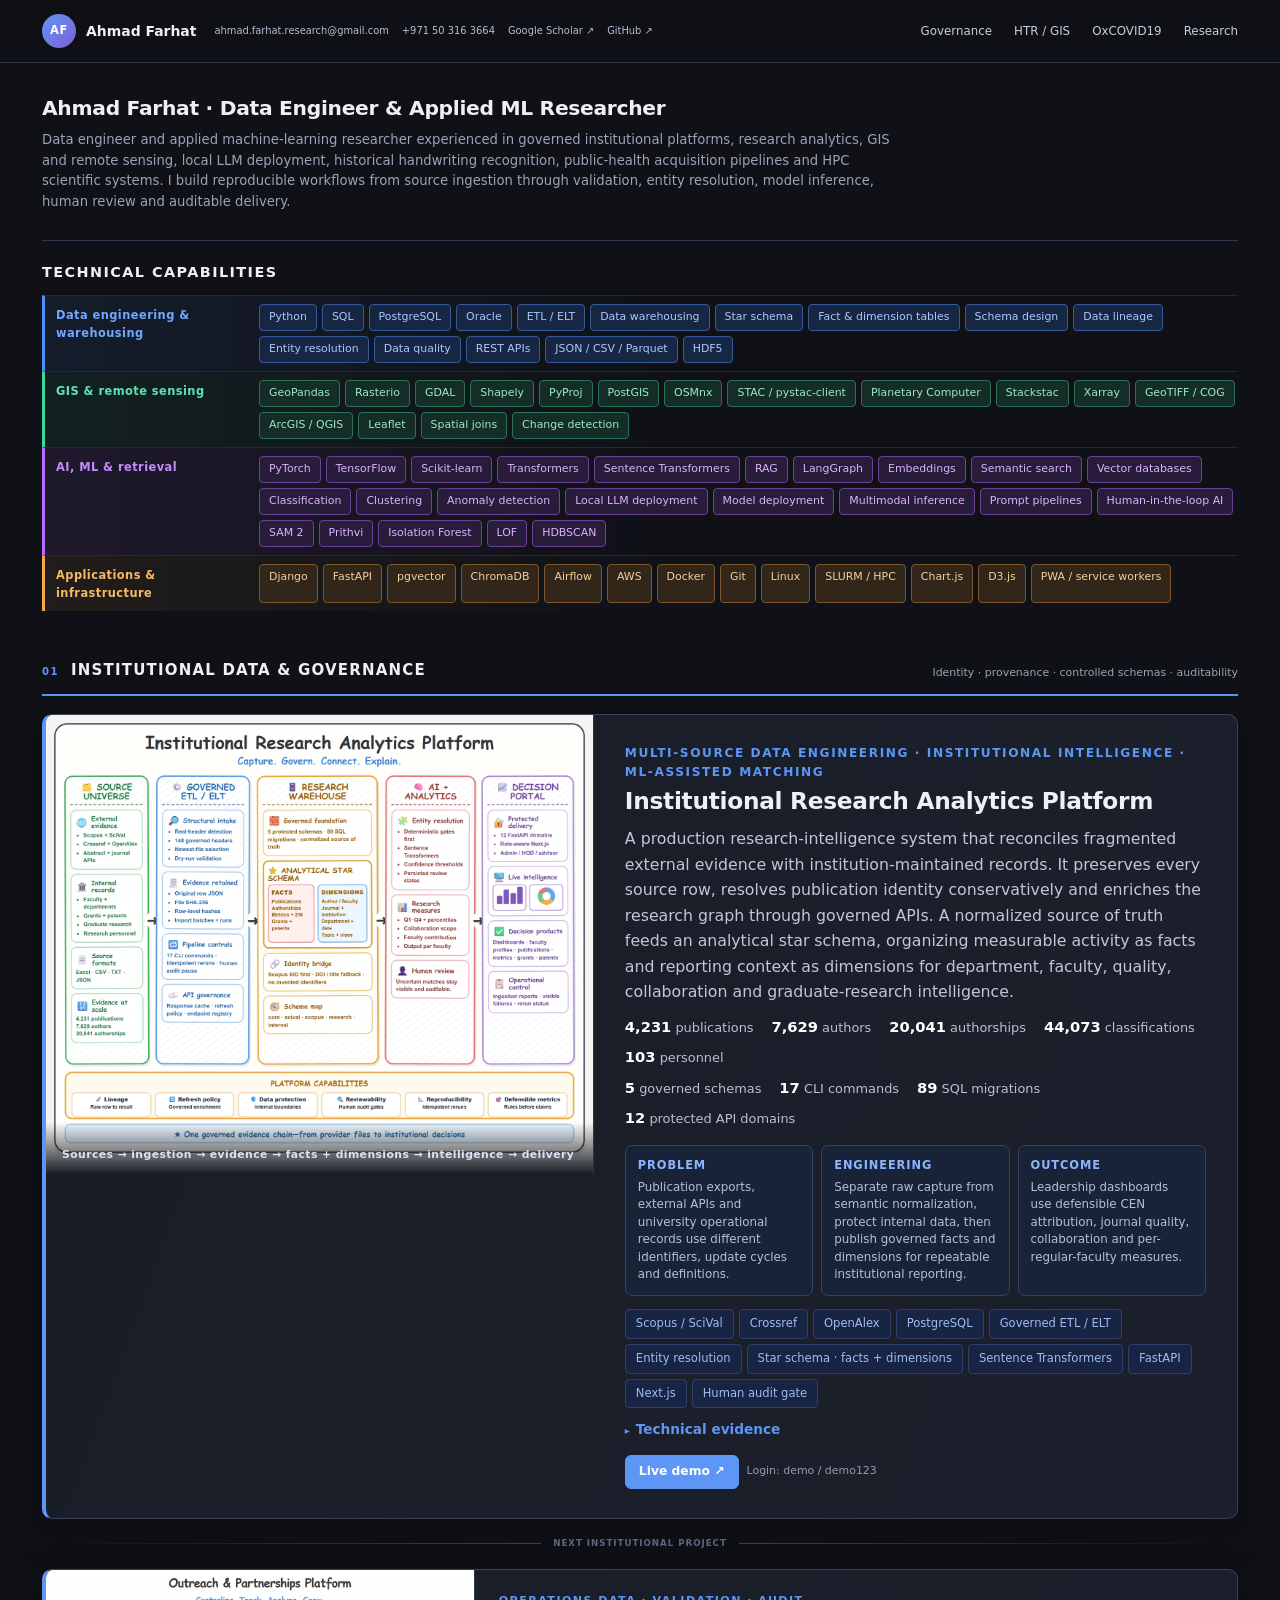
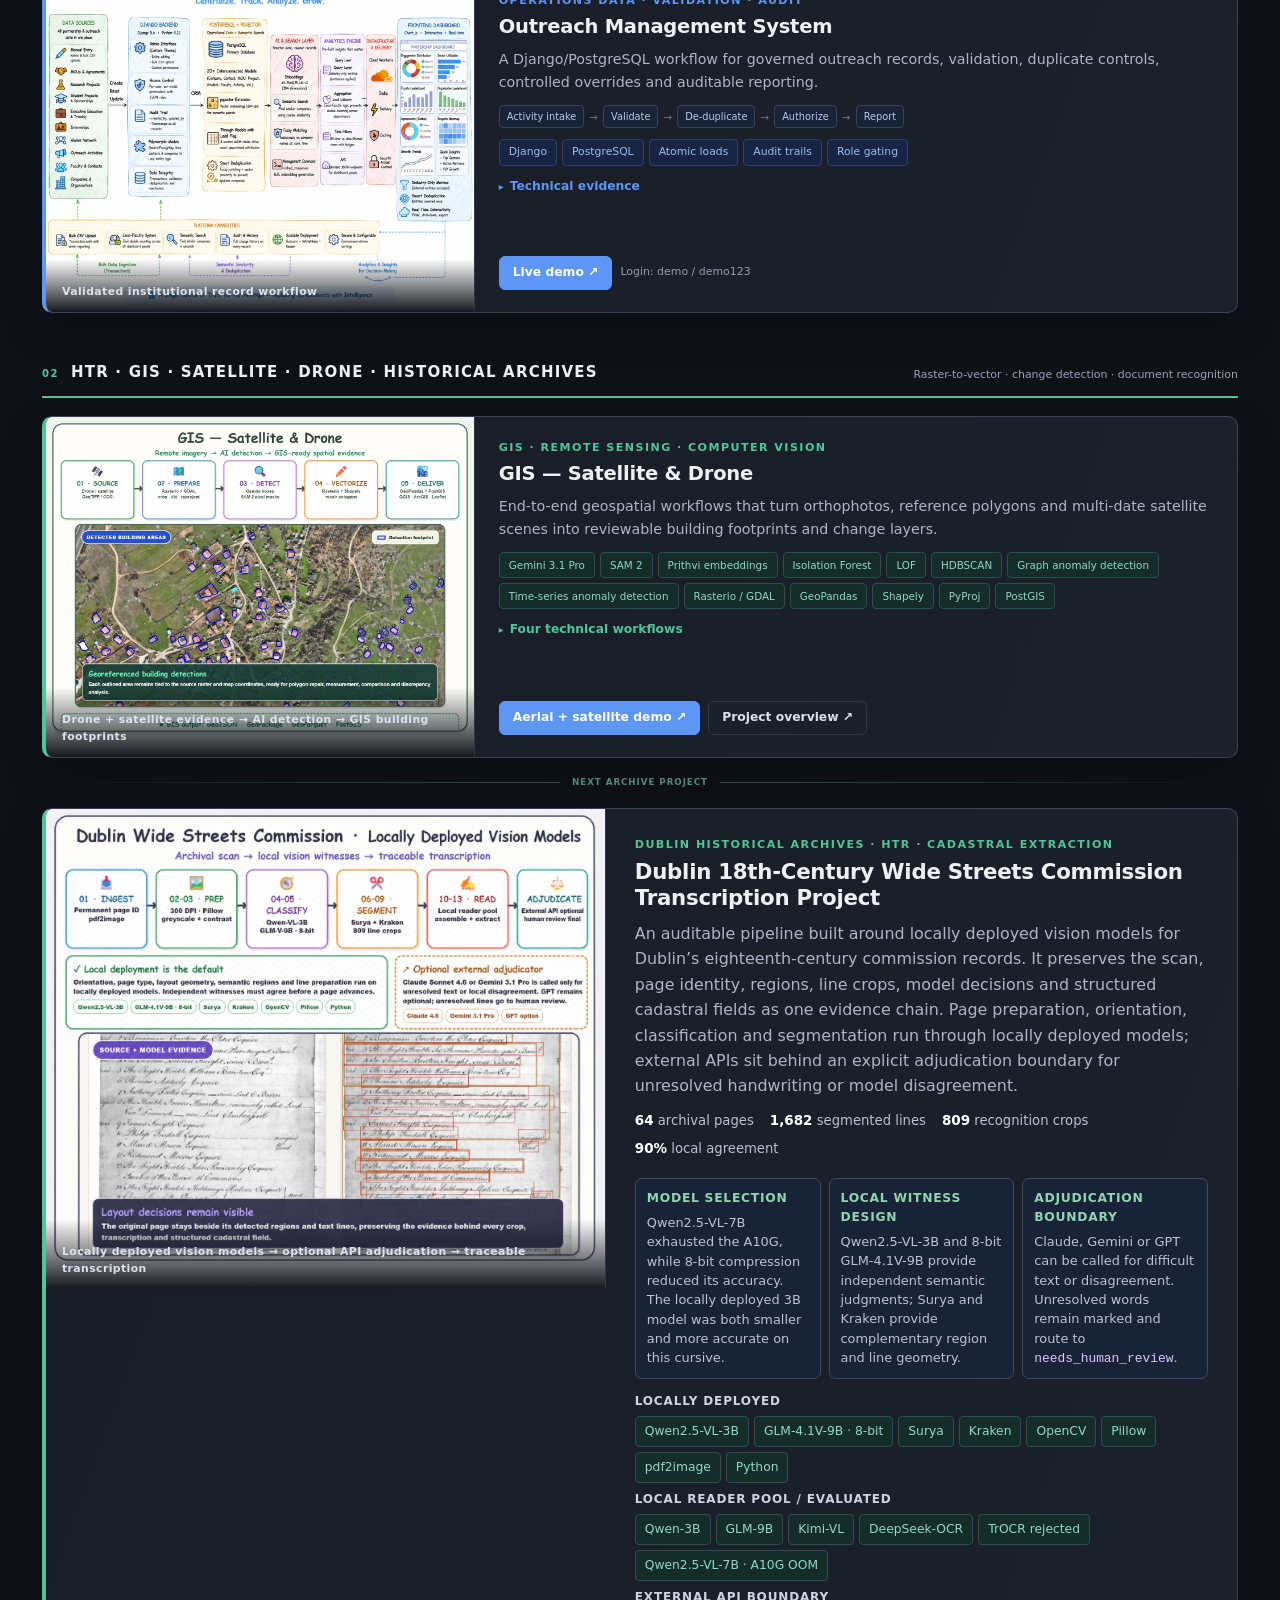
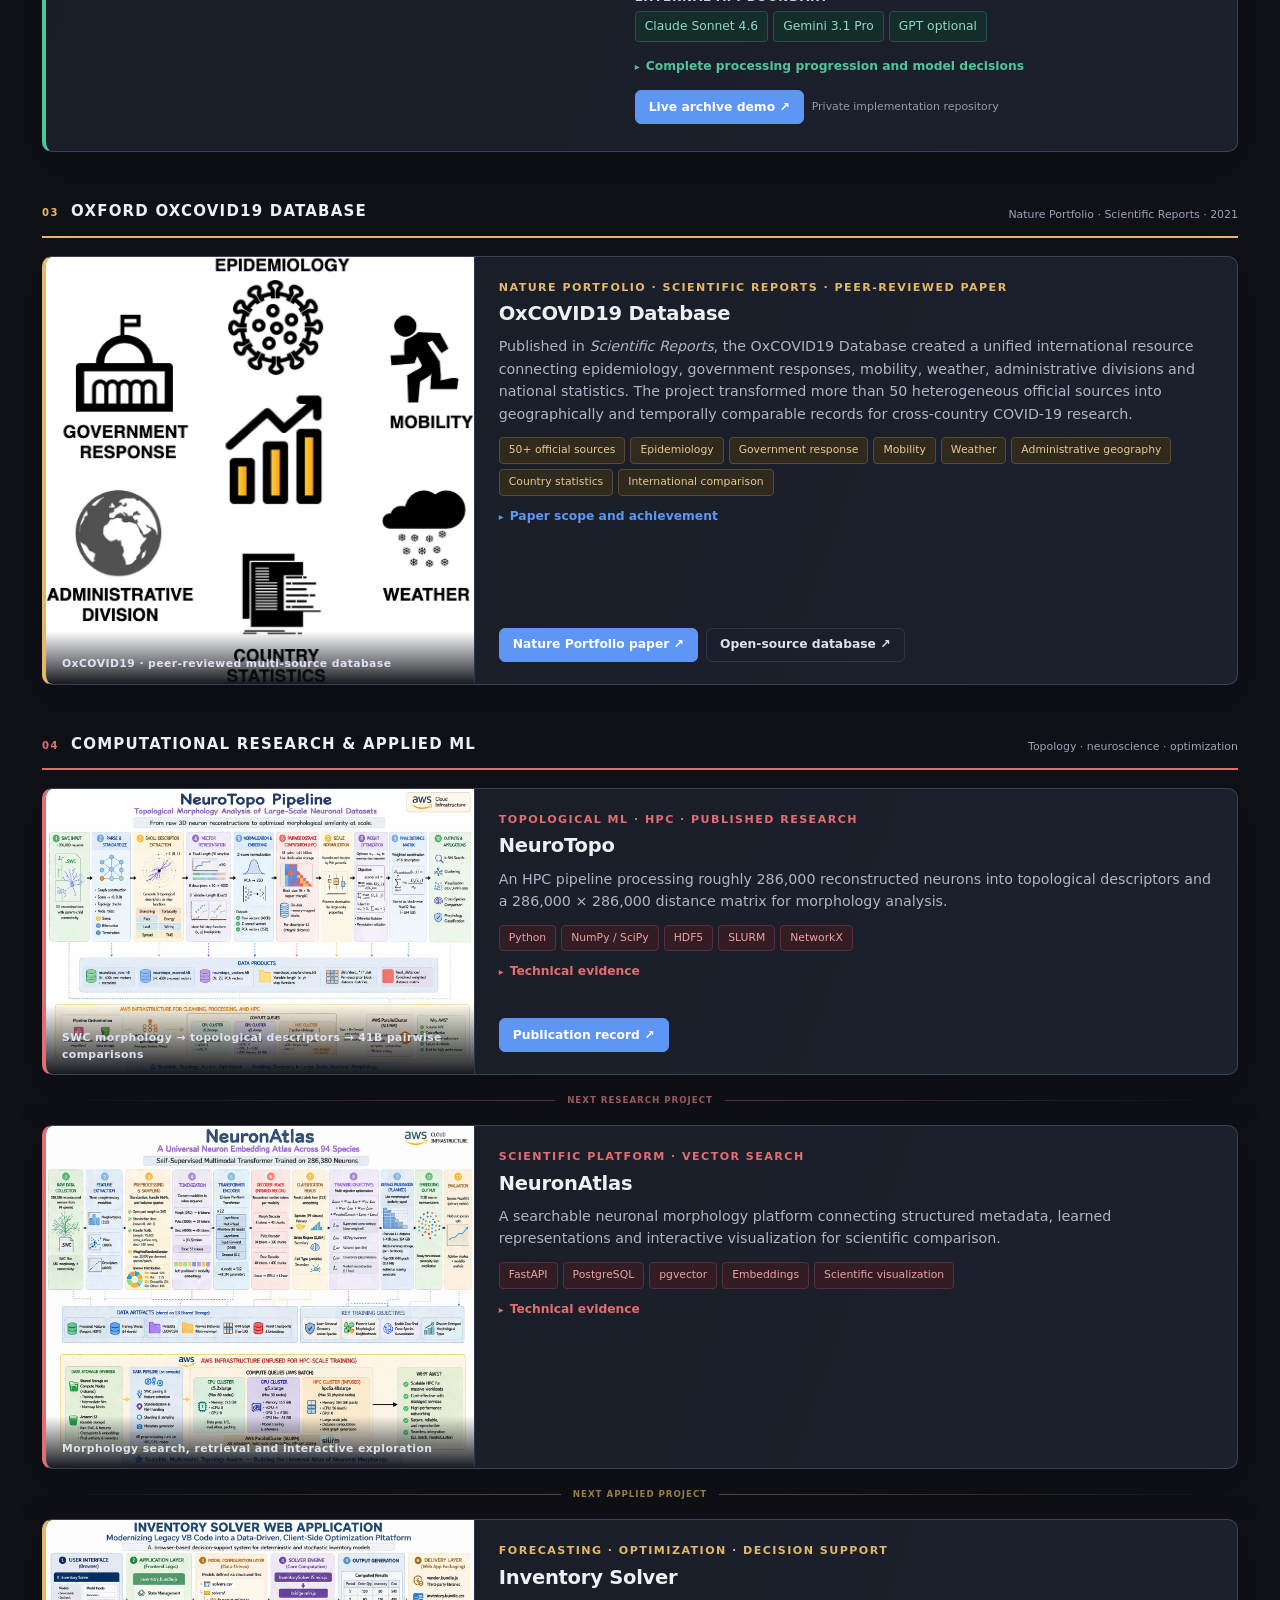
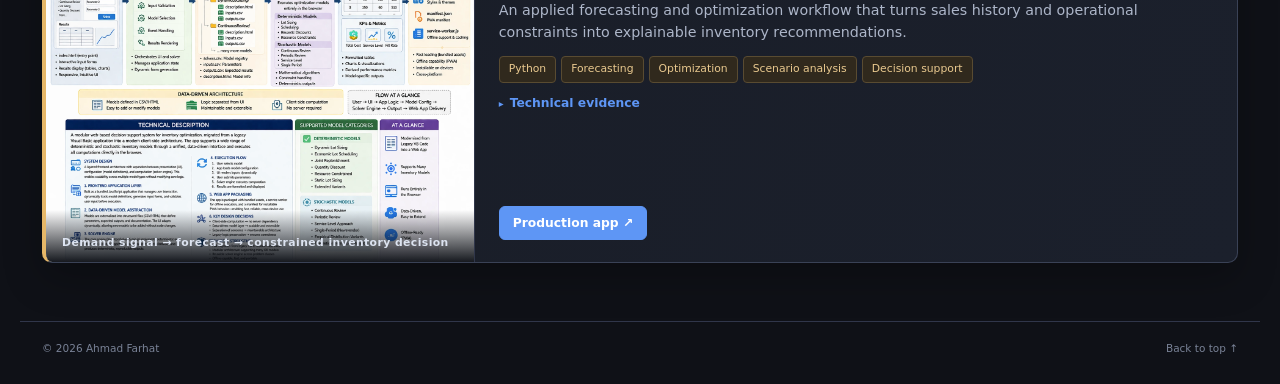
==== commit 2fa14804: "new site" ====
--- a/index.html
+++ b/index.html
@@ -1,612 +1,323 @@
-<!DOCTYPE html>
+<!doctype html>
 <html lang="en">
 <head>
-  <meta charset="UTF-8" />
-  <meta name="viewport" content="width=device-width, initial-scale=1.0" />
-  <title>Ahmad Farhat — Portfolio</title>
-  <style>
-    :root {
-      --bg: #0f1117; --surface: #1a1d27; --surface2: #222636;
-      --border: #2d3148;
-      --accent:  #4f8ef7;   /* blue  — institutional */
-      --accent2: #e05252;   /* red   — research */
-      --accent3: #3dbf8c;   /* green — applied/engineering */
-      --text: #e8eaf0; --muted: #8891aa;
-      --tag-bg: #1e2540; --tag-border: #3a4270;
-    }
-    * { box-sizing: border-box; margin: 0; padding: 0; }
-    html { font-size: 17px; }
-    body { background: var(--bg); color: var(--text); font-family: -apple-system, BlinkMacSystemFont, 'Segoe UI', sans-serif; line-height: 1.6; }
-
-    /* ── Header — compact ── */
-    header { background: linear-gradient(135deg, #0d1224 0%, #1a1040 50%, #0d1224 100%); border-bottom: 1px solid var(--border); padding: 28px 24px 22px; text-align: center; }
-    .avatar-ring { width: 58px; height: 58px; border-radius: 50%; background: linear-gradient(135deg, var(--accent), var(--accent2)); margin: 0 auto 12px; display: flex; align-items: center; justify-content: center; font-size: 22px; font-weight: 700; color: #fff; }
-    header h1 { font-size: clamp(1.6rem, 4vw, 2.2rem); font-weight: 700; background: linear-gradient(135deg, #fff 30%, #a0b4ff); -webkit-background-clip: text; -webkit-text-fill-color: transparent; background-clip: text; margin-bottom: 6px; }
-    .tagline { font-size: 1.08rem; font-weight: 600; color: var(--accent2); max-width: 640px; margin: 0 auto 12px; line-height: 1.8; letter-spacing: 0.3px; }
-    .header-meta { display: flex; flex-direction: column; align-items: center; gap: 8px; }
-    .header-meta-row { display: flex; justify-content: center; flex-wrap: wrap; gap: 8px; }
-    .badge { background: var(--tag-bg); border: 1px solid var(--tag-border); color: var(--accent); padding: 3px 12px; border-radius: 20px; font-size: 0.79rem; }
-    .badge a { color: var(--accent); text-decoration: none; }
-    .badge a:hover { color: #7fb3ff; }
-    .badge.badge-featured { background: rgba(224, 82, 82, 0.12); border-color: var(--accent2); font-size: 0.95rem; font-weight: 700; padding: 6px 15px; }
-    .badge.badge-featured a { color: var(--accent2); }
-    .badge.badge-featured a:hover { color: #ff8c8c; }
-
-    /* ── Skills strip ── */
-    .skills-section { max-width: 1480px; margin: 0 auto; padding: 28px 24px 0; }
-    .skills-grid { display: flex; flex-direction: column; gap: 10px; }
-    .skill-row { display: flex; align-items: flex-start; gap: 14px; }
-    .skill-cat { font-size: 0.7rem; font-weight: 700; letter-spacing: 1.5px; text-transform: uppercase; color: var(--muted); min-width: 160px; padding-top: 3px; flex-shrink: 0; }
-    .skill-cat.lang  { color: var(--accent2); }
-    .skill-cat.ml    { color: var(--accent); }
-    .skill-cat.de    { color: var(--accent3); }
-    .skill-cat.mlops { color: #c084fc; }
-    .skill-cat.fw    { color: #f7a94f; }
-    .skill-tags { display: flex; flex-wrap: wrap; gap: 5px; }
-    .skill-tag { background: var(--tag-bg); border: 1px solid var(--tag-border); color: #a0b4d8; font-size: 0.73rem; padding: 2px 9px; border-radius: 4px; }
-
-    /* ── Section Separator ── */
-    .section-sep { max-width: 1480px; margin: 44px auto 0; padding: 0 24px; display: flex; align-items: center; gap: 20px; }
-    .section-sep::before, .section-sep::after { content: ''; flex: 1; height: 3px; border-radius: 2px; }
-    .section-sep::before { background: linear-gradient(90deg, transparent, var(--sep-color, var(--border))); }
-    .section-sep::after  { background: linear-gradient(90deg, var(--sep-color, var(--border)), transparent); }
-    .section-sep.research     { --sep-color: var(--accent2); }
-    .section-sep.institutional{ --sep-color: var(--accent); }
-    .section-sep.applied      { --sep-color: var(--accent3); }
-    .section-sep-inner { text-align: center; flex-shrink: 0; }
-    .section-sep-title { font-size: 1.05rem; font-weight: 700; letter-spacing: 3px; text-transform: uppercase; }
-    .section-sep-title.research     { color: var(--accent2); }
-    .section-sep-title.institutional{ color: var(--accent); }
-    .section-sep-title.applied      { color: var(--accent3); }
-    .section-sep-sub { font-size: 0.82rem; color: var(--muted); margin-top: 3px; letter-spacing: 0.5px; }
-
-    /* ── Grid — single column, all horizontal ── */
-    .projects { max-width: 1480px; margin: 0 auto; padding: 24px 24px 0; display: flex; flex-direction: column; gap: 22px; }
-
-    /* ── Card ── */
-    .card { background: var(--surface); border: 1px solid var(--border); border-radius: 12px; overflow: hidden; display: flex; flex-direction: row; transition: border-color .2s, transform .2s, box-shadow .2s; }
-    .card:hover { border-color: var(--accent); transform: translateY(-3px); box-shadow: 0 16px 40px rgba(79,142,247,.12); }
-    .card.research:hover  { border-color: var(--accent2); box-shadow: 0 16px 40px rgba(224,82,82,.12); }
-    .card.applied:hover   { border-color: var(--accent3); box-shadow: 0 16px 40px rgba(61,191,140,.12); }
-
-    .card-image { position: relative; overflow: hidden; background: var(--surface2); width: 360px; min-width: 260px; flex-shrink: 0; cursor: zoom-in; }
-    .card-image img { width: 100%; height: 100%; object-fit: cover; object-position: top; display: block; transition: transform .4s; }
-    .card:hover .card-image img { transform: scale(1.03); }
-    .card-image-overlay { position: absolute; bottom: 0; left: 0; right: 0; height: 40px; background: linear-gradient(transparent, var(--surface)); }
-    .card-image::after { content: '⤢ View'; position: absolute; top: 10px; right: 10px; background: rgba(0,0,0,.55); color: #fff; font-size: 0.72rem; font-weight: 600; letter-spacing: 1px; padding: 3px 9px; border-radius: 4px; opacity: 0; transition: opacity .2s; pointer-events: none; }
-    .card:hover .card-image::after { opacity: 1; }
-
-    .card-body { padding: 26px; display: flex; flex-direction: column; gap: 11px; flex: 1; }
-    .card-number { font-size: 0.72rem; letter-spacing: 2px; text-transform: uppercase; font-weight: 600; }
-    .card-number.research      { color: var(--accent2); }
-    .card-number.institutional { color: var(--accent); }
-    .card-number.applied       { color: var(--accent3); }
-    .card h2 { font-size: 1.2rem; font-weight: 700; color: var(--text); line-height: 1.3; }
-    .card-desc { font-size: 0.9rem; color: var(--muted); flex: 1; }
-    .card-tags { display: flex; flex-wrap: wrap; gap: 5px; }
-    .tag { background: var(--tag-bg); border: 1px solid var(--tag-border); color: #7ea8ff; font-size: 0.74rem; padding: 2px 9px; border-radius: 4px; }
-
-    .card-footer { margin-top: 4px; padding-top: 14px; border-top: 1px solid var(--border); display: flex; align-items: center; gap: 8px; flex-wrap: wrap; }
-    .btn { display: inline-flex; align-items: center; gap: 6px; padding: 6px 16px; border-radius: 6px; font-size: 0.83rem; font-weight: 600; text-decoration: none; transition: background .2s, transform .1s; }
-    .btn:hover { transform: translateY(-1px); }
-    .btn-demo { background: var(--accent); color: #fff; }
-    .btn-demo:hover { background: #3a7de8; }
-    .btn-private { background: var(--surface2); border: 1px solid #3a4270; color: #4a5580; font-size: 0.76rem; cursor: default; padding: 6px 12px; border-radius: 6px; }
-    .btn svg { flex-shrink: 0; }
-    .demo-meta { display: flex; flex-direction: column; gap: 4px; }
-    .demo-login { font-size: .74rem; color: var(--muted); }
-    .demo-note { font-size: .76rem; color: var(--accent2); font-weight: 700; }
-
-    details { margin-top: 2px; }
-    summary { cursor: pointer; font-size: 0.8rem; color: var(--accent); list-style: none; display: flex; align-items: center; gap: 5px; user-select: none; }
-    summary::-webkit-details-marker { display: none; }
-    summary::before { content: '\25B6'; font-size: 0.58rem; transition: transform .2s; }
-    details[open] summary::before { transform: rotate(90deg); }
-    .details-content { margin-top: 10px; padding: 13px; background: var(--surface2); border-radius: 8px; border: 1px solid var(--border); font-size: 0.83rem; color: var(--muted); }
-    .details-content ul { padding-left: 16px; display: flex; flex-direction: column; gap: 5px; }
-    .details-content h4 { color: var(--text); margin-bottom: 7px; font-size: 0.86rem; }
-    .spec-grid { display: grid; grid-template-columns: auto 1fr; gap: 3px 12px; margin-top: 8px; }
-    .spec-key { color: var(--accent); font-size: 0.76rem; font-weight: 600; white-space: nowrap; }
-    .spec-val { color: var(--muted); font-size: 0.76rem; }
-
-    /* ── Tablet: cards go vertical ── */
-    @media (max-width: 780px) {
-      .card { flex-direction: column; }
-      .card-image { width: 100%; min-width: unset; min-height: 220px; }
-    }
-
-    /* ── Mobile ── */
-    @media (max-width: 600px) {
-      html { font-size: 15px; }
-
-      header { padding: 20px 16px 16px; }
-      .tagline { font-size: 0.82rem; }
-
-      /* Skills: stack label above tags */
-      .skills-section { padding: 20px 16px 0; }
-      .skill-row { flex-direction: column; gap: 6px; }
-      .skill-cat { min-width: unset; font-size: 0.68rem; }
-
-      /* Section separators: hide decorative lines, reduce spacing */
-      .section-sep { padding: 0 16px; gap: 10px; }
-      .section-sep::before, .section-sep::after { display: none; }
-      .section-sep-title { font-size: 0.9rem; letter-spacing: 1.5px; }
-      .section-sep-sub { font-size: 0.75rem; }
-
-      /* Projects */
-      .projects { padding: 16px 16px 0; gap: 16px; }
-      .card-body { padding: 16px; gap: 9px; }
-      .card-image { min-height: 180px; }
-      .card h2 { font-size: 1.05rem; }
-      .card-desc { font-size: 0.85rem; }
-
-      .about-section { padding: 0 16px; }
-      footer { font-size: 0.75rem; }
-    }
-
-    .about-section { max-width: 760px; margin: 20px auto 60px; padding: 0 24px; text-align: center; }
-    .about-section h3 { font-size: 1.3rem; margin-bottom: 12px; }
-    .about-section p { color: var(--muted); font-size: 0.92rem; margin-bottom: 10px; }
-    footer { border-top: 1px solid var(--border); padding: 22px; text-align: center; color: var(--muted); font-size: 0.8rem; }
-    footer a { color: var(--accent); text-decoration: none; }
-
-    /* ── Lightbox ── */
-    #lightbox { display: none; position: fixed; inset: 0; z-index: 9999; background: rgba(0,0,0,.88); backdrop-filter: blur(6px); align-items: center; justify-content: center; padding: 24px; cursor: zoom-out; }
-    #lightbox.open { display: flex; }
-    #lightbox img { max-width: 94vw; max-height: 92vh; border-radius: 8px; box-shadow: 0 32px 80px rgba(0,0,0,.7); object-fit: contain; }
-    #lightbox-close { position: fixed; top: 18px; right: 22px; font-size: 1.6rem; color: #fff; cursor: pointer; background: none; border: none; line-height: 1; opacity: .75; transition: opacity .15s; }
-    #lightbox-close:hover { opacity: 1; }
-  </style>
+  <meta charset="utf-8">
+  <meta name="viewport" content="width=device-width, initial-scale=1">
+  <meta name="description" content="Ahmad Farhat: governed data platforms, ETL/ELT and warehousing, research analytics, GIS and remote sensing, applied ML and local LLM deployment. Selected projects with live demos and technical evidence.">
+  <meta name="robots" content="noindex, nofollow, noarchive, nosnippet, noimageindex">
+  <meta name="googlebot" content="noindex, nofollow, noarchive, nosnippet, noimageindex">
+  <meta name="bingbot" content="noindex, nofollow, noarchive, nosnippet, noimageindex">
+  <meta name="referrer" content="no-referrer">
+  <title>Ahmad Farhat · Data Engineer &amp; Applied ML Researcher</title>
+  <link rel="icon" href="data:,">
+
+  <meta property="og:type" content="profile">
+  <meta property="og:title" content="Ahmad Farhat · Data Engineer &amp; Applied ML Researcher">
+  <meta property="og:description" content="Ahmad Farhat: governed data platforms, ETL/ELT and warehousing, research analytics, GIS and remote sensing, applied ML and local LLM deployment. Selected projects with live demos and technical evidence.">
+  <meta property="og:image" content="https://ahmad-farhat.com/assets/research_analytics_card.webp">
+  <meta property="og:image:alt" content="Institutional Research Analytics architecture diagram">
+  <meta property="og:url" content="https://ahmad-farhat.com/">
+  <meta property="og:site_name" content="Ahmad Farhat">
+  <meta name="twitter:card" content="summary_large_image">
+  <meta name="twitter:title" content="Ahmad Farhat · Data Engineer &amp; Applied ML Researcher">
+  <meta name="twitter:description" content="Ahmad Farhat: governed data platforms, ETL/ELT and warehousing, research analytics, GIS and remote sensing, applied ML and local LLM deployment. Selected projects with live demos and technical evidence.">
+  <meta name="twitter:image" content="https://ahmad-farhat.com/assets/research_analytics_card.webp">
+  <link rel="stylesheet" href="styles.css">
 </head>
-<body>
-
-<!-- ══ HEADER ══ -->
-<header>
-  <h1>Ahmad Farhat Portfolio</h1>
-  <p class="tagline">Data Engineer &nbsp;·&nbsp; ML Practitioner &nbsp;·&nbsp; AI Systems Architect &nbsp;·&nbsp; Researcher</p>
-  <div class="header-meta">
-    <div class="header-meta-row">
-      <span class="badge">American &nbsp;·&nbsp; UAE Golden Visa</span>
-      <span class="badge">+971-50-316-3664</span>
-      <span class="badge"><a href="mailto:ahmad.farhat.research@gmail.com">ahmad.farhat.research@gmail.com</a></span>
-    </div>
-    <div class="header-meta-row">
-      <span class="badge badge-featured"><a href="https://scholar.google.ae/citations?user=9aZrhYIAAAAJ&hl=en" target="_blank" rel="noopener">Google Scholar ↗</a></span>
-      <span class="badge badge-featured"><a href="https://bitsdontbyte.github.io/ahmad-farhat-portfolio/" target="_blank" rel="noopener">Portfolio ↗</a></span>
-      <span class="badge badge-featured"><a href="https://github.com/bitsdontbyte/institutional-research-etl-analytics" target="_blank" rel="noopener">Github code sample ↗</a></span>
-    </div>
+<body id="top">
+  <a class="skip-link" href="#main">Skip to projects</a>
+
+  <header class="site-header">
+    <div class="header-inner">
+      <div class="identity-block">
+        <a class="wordmark" href="#top" aria-label="Ahmad Farhat portfolio"><span class="monogram">AF</span><span><b>Ahmad Farhat</b></span></a>
+        <div class="identity-meta">
+          <a href="mailto:ahmad.farhat.research@gmail.com">ahmad.farhat.research@gmail.com</a>
+          <a href="tel:+971503163664">+971 50 316 3664</a>
+          <a href="https://scholar.google.ae/citations?user=9aZrhYIAAAAJ&amp;hl=en" target="_blank" rel="noopener">Google Scholar ↗</a>
+          <a href="https://github.com/bitsdontbyte" target="_blank" rel="noopener">GitHub ↗</a>
+        </div>
+      </div>
+      <button class="menu-button" type="button" aria-expanded="false" aria-controls="site-nav">Menu</button>
+      <nav class="site-nav" id="site-nav" aria-label="Portfolio sections">
+        <a href="#governance">Governance</a>
+        <a href="#spatial">HTR / GIS</a>
+        <a href="#oxcovid">OxCOVID19</a>
+        <a href="#research">Research</a>
+      </nav>
+    </div>
+  </header>
+
+  <main id="main">
+    <section class="intro" aria-labelledby="intro-title">
+      <div>
+        <h1 id="intro-title">Ahmad Farhat · Data Engineer &amp; Applied ML Researcher</h1>
+        <p class="intro-copy">Data engineer and applied machine-learning researcher experienced in governed institutional platforms, research analytics, GIS and remote sensing, local LLM deployment, historical handwriting recognition, public-health acquisition pipelines and HPC scientific systems. I build reproducible workflows from source ingestion through validation, entity resolution, model inference, human review and auditable delivery.</p>
+      </div>
+    </section>
+
+    <section class="skills-panel" aria-labelledby="skills-title">
+      <h2 id="skills-title">Technical capabilities</h2>
+      <div class="skill-row skill-data"><b>Data engineering &amp; warehousing</b><div class="skills"><span>Python</span><span>SQL</span><span>PostgreSQL</span><span>Oracle</span><span>ETL / ELT</span><span>Data warehousing</span><span>Star schema</span><span>Fact &amp; dimension tables</span><span>Schema design</span><span>Data lineage</span><span>Entity resolution</span><span>Data quality</span><span>REST APIs</span><span>JSON / CSV / Parquet</span><span>HDF5</span></div></div>
+      <div class="skill-row skill-gis"><b>GIS &amp; remote sensing</b><div class="skills"><span>GeoPandas</span><span>Rasterio</span><span>GDAL</span><span>Shapely</span><span>PyProj</span><span>PostGIS</span><span>OSMnx</span><span>STAC / pystac-client</span><span>Planetary Computer</span><span>Stackstac</span><span>Xarray</span><span>GeoTIFF / COG</span><span>ArcGIS / QGIS</span><span>Leaflet</span><span>Spatial joins</span><span>Change detection</span></div></div>
+      <div class="skill-row skill-ai"><b>AI, ML &amp; retrieval</b><div class="skills"><span>PyTorch</span><span>TensorFlow</span><span>Scikit-learn</span><span>Transformers</span><span>Sentence Transformers</span><span>RAG</span><span>LangGraph</span><span>Embeddings</span><span>Semantic search</span><span>Vector databases</span><span>Classification</span><span>Clustering</span><span>Anomaly detection</span><span>Local LLM deployment</span><span>Model deployment</span><span>Multimodal inference</span><span>Prompt pipelines</span><span>Human-in-the-loop AI</span><span>SAM 2</span><span>Prithvi</span><span>Isolation Forest</span><span>LOF</span><span>HDBSCAN</span></div></div>
+      <div class="skill-row skill-infra"><b>Applications &amp; infrastructure</b><div class="skills"><span>Django</span><span>FastAPI</span><span>pgvector</span><span>ChromaDB</span><span>Airflow</span><span>AWS</span><span>Docker</span><span>Git</span><span>Linux</span><span>SLURM / HPC</span><span>Chart.js</span><span>D3.js</span><span>PWA / service workers</span></div></div>
+    </section>
+
+    <div class="section-heading" id="governance">
+      <div><p>01</p><h2>Institutional data &amp; governance</h2></div>
+      <span>Identity · provenance · controlled schemas · auditability</span>
+    </div>
+
+    <section class="project-list" aria-label="Institutional data projects">
+      <article class="project-card governance research-analytics-card">
+        <button class="card-thumb image-thumb research-analytics-thumb" type="button" data-lightbox="assets/research_analytics_card.webp" aria-label="Open Institutional Research Analytics architecture">
+          <img src="assets/research_analytics_card.webp" alt="Institutional Research Analytics six-layer architecture with sources, ingestion, evidence, warehouse facts and dimensions, intelligence, and delivery" width="1500" height="1225" fetchpriority="high" decoding="async">
+          <span class="thumb-label">Sources → ingestion → evidence → facts + dimensions → intelligence → delivery</span>
+        </button>
+        <div class="card-body">
+          <p class="card-kicker">Multi-source data engineering · institutional intelligence · ML-assisted matching</p>
+          <h3>Institutional Research Analytics Platform</h3>
+          <p class="card-summary">A production research-intelligence system that reconciles fragmented external evidence with institution-maintained records. It preserves every source row, resolves publication identity conservatively and enriches the research graph through governed APIs. A normalized source of truth feeds an analytical star schema, organizing measurable activity as facts and reporting context as dimensions for department, faculty, quality, collaboration and graduate-research intelligence.</p>
+          <div class="metric-row"><span><b>4,231</b> publications</span><span><b>7,629</b> authors</span><span><b>20,041</b> authorships</span><span><b>44,073</b> classifications</span><span><b>103</b> personnel</span></div>
+          <div class="metric-row architecture-metrics"><span><b>5</b> governed schemas</span><span><b>17</b> CLI commands</span><span><b>89</b> SQL migrations</span><span><b>12</b> protected API domains</span></div>
+          <div class="research-narrative" aria-label="Project narrative">
+            <div><b>Problem</b><p>Publication exports, external APIs and university operational records use different identifiers, update cycles and definitions.</p></div>
+            <div><b>Engineering</b><p>Separate raw capture from semantic normalization, protect internal data, then publish governed facts and dimensions for repeatable institutional reporting.</p></div>
+            <div><b>Outcome</b><p>Leadership dashboards use defensible CEN attribution, journal quality, collaboration and per-regular-faculty measures.</p></div>
+          </div>
+          <div class="tags"><span>Scopus / SciVal</span><span>Crossref</span><span>OpenAlex</span><span>PostgreSQL</span><span>Governed ETL / ELT</span><span>Entity resolution</span><span>Star schema · facts + dimensions</span><span>Sentence Transformers</span><span>FastAPI</span><span>Next.js</span><span>Human audit gate</span></div>
+          <details>
+            <summary>Technical evidence</summary>
+            <div class="detail-content evidence-grid">
+              <div><h4>1 · Governed source capture</h4><p>SciVal and Scopus Excel/CSV/TXT loaders detect real headers, fingerprint supported files against 148 governed provider headers and retain each original row as JSON plus source-named columns. File SHA-256, row hashes, import batches and ingestion runs establish replayable lineage.</p></div>
+              <div><h4>2 · Conservative identity resolution</h4><p>Scopus is the publication system of record. Missing EIDs resolve in an explicit confidence order: Scopus EID, Scopus-link reconstruction, SciVal DOI and unique exact title. Unresolved rows remain in raw storage; the pipeline never invents identifiers.</p></div>
+              <div><h4>3 · Normalized research graph</h4><p>Idempotent normalization creates publications, authors, authorships, journals, year-sensitive metrics, classifications, topics, affiliations, dates and cited-reference structures. This governed source of truth feeds an analytical star schema: publications, metrics, authorships, grants, patents and 2/N measures form the facts; author/faculty, journal, institution, department, date, topic and classification provide the dimensions. Crossref and OpenAlex responses are cached, with refresh policies controlling repeat enrichment.</p></div>
+              <div><h4>4 · Protected institutional model</h4><p>Faculty, instructors, departments, grants, patents/IP, research personnel and graduate-student records live in the separate internal schema. External ingestion cannot overwrite institution-maintained data; Scopus author IDs provide the reporting bridge.</p></div>
+              <div><h4>5 · Reviewable ML matching</h4><p>Graduate-publication matching uses exact Scopus IDs and deterministic name rules first, then Sentence Transformers when needed. Compatibility gates, confidence thresholds, persisted review states and advisor scope keep semantic similarity from becoming an unchecked match.</p></div>
+              <div><h4>6 · Operational analytics</h4><p>A protected FastAPI service and role-aware Next.js portal deliver publication browsing, faculty profiles, grants, patents, metrics and ingestion control. Dashboards cover Q1–Q4, top percentiles, collaboration, department contribution, 2/N coverage and output per regular faculty.</p></div>
+            </div>
+          </details>
+          <div class="card-actions">
+            <a class="button primary" href="https://institutional-research-analytics-demo.onrender.com/" target="_blank" rel="noopener">Live demo ↗</a>
+            <span class="login-note">Login: demo / demo123</span>
+          </div>
+        </div>
+      </article>
+
+      <div class="project-divider" aria-hidden="true"><span>Next institutional project</span></div>
+
+      <article class="project-card governance">
+        <button class="card-thumb image-thumb" type="button" data-lightbox="assets/outreach.webp" aria-label="Open Outreach Management System diagram">
+          <img src="assets/outreach.webp" alt="Outreach Management System architecture" width="1402" height="1121" loading="lazy" decoding="async">
+          <span class="thumb-label">Validated institutional record workflow</span>
+        </button>
+        <div class="card-body">
+          <p class="card-kicker">Operations data · validation · audit</p>
+          <h3>Outreach Management System</h3>
+          <p class="card-summary">A Django/PostgreSQL workflow for governed outreach records, validation, duplicate controls, controlled overrides and auditable reporting.</p>
+          <div class="flow-strip" aria-label="Outreach workflow"><span>Activity intake</span><i>→</i><span>Validate</span><i>→</i><span>De-duplicate</span><i>→</i><span>Authorize</span><i>→</i><span>Report</span></div>
+          <div class="tags"><span>Django</span><span>PostgreSQL</span><span>Atomic loads</span><span>Audit trails</span><span>Role gating</span></div>
+          <details>
+            <summary>Technical evidence</summary>
+            <div class="detail-content">
+              <ul>
+                <li>Validation and duplicate rules prevent inconsistent activity records from silently entering reporting.</li>
+                <li>Authorized overrides preserve the decision and actor instead of replacing the original evidence.</li>
+                <li>Atomic database operations protect multi-record updates from partial failure.</li>
+                <li>Django authentication and staff gating are implemented; field-level permissions support phased access-control expansion.</li>
+              </ul>
+            </div>
+          </details>
+          <div class="card-actions">
+            <a class="button primary" href="https://cenoutreachdemo.onrender.com/dashboard/" target="_blank" rel="noopener">Live demo ↗</a>
+            <span class="login-note">Login: demo / demo123</span>
+          </div>
+        </div>
+      </article>
+    </section>
+
+    <div class="section-heading" id="spatial">
+      <div><p>02</p><h2>HTR · GIS · Satellite · Drone · Historical Archives</h2></div>
+      <span>Raster-to-vector · change detection · document recognition</span>
+    </div>
+
+    <section class="project-list" aria-label="GIS and archive projects">
+      <article class="project-card spatial land-intelligence-card">
+        <button class="card-thumb image-thumb gis-illustrated-thumb" type="button" data-lightbox="assets/gis_remote_sensing_card.webp" aria-label="Open GIS Satellite and Drone processing workflow">
+          <img src="assets/gis_remote_sensing_card.webp" alt="Five-stage drone-and-satellite processing chain above one aerial map with detected building-area outlines" width="1500" height="1125" loading="lazy" decoding="async">
+          <span class="thumb-label">Drone + satellite evidence → AI detection → GIS building footprints</span>
+        </button>
+        <div class="card-body">
+          <p class="card-kicker">GIS · remote sensing · computer vision</p>
+          <h3>GIS — Satellite &amp; Drone</h3>
+          <p class="card-summary">End-to-end geospatial workflows that turn orthophotos, reference polygons and multi-date satellite scenes into reviewable building footprints and change layers.</p>
+          <div class="tags model-tags"><span>Gemini 3.1 Pro</span><span>SAM 2</span><span>Prithvi embeddings</span><span>Isolation Forest</span><span>LOF</span><span>HDBSCAN</span><span>Graph anomaly detection</span><span>Time-series anomaly detection</span><span>Rasterio / GDAL</span><span>GeoPandas</span><span>Shapely</span><span>PyProj</span><span>PostGIS</span></div>
+          <details>
+            <summary>Four technical workflows</summary>
+            <div class="detail-content workflow-grid">
+              <div><h4>Drone imagery · Gemini + SAM 2</h4><p>GeoTIFF / COG → crop, tile and reproject → Gemini bounding boxes → SAM 2 pixel masks → map coordinates → repaired building polygons.</p></div>
+              <div><h4>Reference GIS</h4><p>OSMnx or institutional polygons → geometry repair → CRS alignment → deduplication → area, centroid, overlap and building IDs.</p></div>
+              <div><h4>Satellite change · Prithvi</h4><p>STAC search → signed assets → Stackstac/Xarray → cloud mask → band differences, spectral indices or Prithvi embeddings → threshold → polygonized change layer.</p></div>
+              <div><h4>Anomaly model suite</h4><p>Engineered land metrics feed Isolation Forest for global anomalies, LOF for peer-group anomalies, HDBSCAN for unusual clusters, graph methods for coordinated relationships and time-series models for unusual registry alterations.</p></div>
+            </div>
+          </details>
+          <div class="card-actions">
+            <a class="button primary" href="https://ahmad-farhat.com/aerial.html" target="_blank" rel="noopener">Aerial + satellite demo ↗</a>
+            <a class="button" href="https://ahmad-farhat.com/" target="_blank" rel="noopener">Project overview ↗</a>
+          </div>
+        </div>
+      </article>
+
+      <div class="project-divider spatial-divider" aria-hidden="true"><span>Next archive project</span></div>
+
+      <article class="project-card archives htr-project-card">
+        <button class="card-thumb image-thumb htr-evidence-thumb" type="button" data-lightbox="assets/htr_pipeline_card.webp" aria-label="Open Dublin Wide Streets Commission local-first HTR architecture">
+          <img src="assets/htr_pipeline_card.webp" alt="Six-stage local-first HTR pipeline above an archival page and its detected text regions" width="1387" height="1134" loading="lazy" decoding="async">
+          <span class="thumb-label">Locally deployed vision models → optional API adjudication → traceable transcription</span>
+        </button>
+        <div class="card-body">
+          <p class="card-kicker">Dublin historical archives · HTR · cadastral extraction</p>
+          <h3>Dublin 18th-Century Wide Streets Commission Transcription Project</h3>
+          <p class="card-summary">An auditable pipeline built around locally deployed vision models for Dublin’s eighteenth-century commission records. It preserves the scan, page identity, regions, line crops, model decisions and structured cadastral fields as one evidence chain. Page preparation, orientation, classification and segmentation run through locally deployed models; external APIs sit behind an explicit adjudication boundary for unresolved handwriting or model disagreement.</p>
+          <div class="metric-row"><span><b>64</b> archival pages</span><span><b>1,682</b> segmented lines</span><span><b>809</b> recognition crops</span><span><b>90%</b> local agreement</span></div>
+          <div class="htr-narrative" aria-label="HTR project narrative">
+            <div><b>Model selection</b><p>Qwen2.5-VL-7B exhausted the A10G, while 8-bit compression reduced its accuracy. The locally deployed 3B model was both smaller and more accurate on this cursive.</p></div>
+            <div><b>Local witness design</b><p>Qwen2.5-VL-3B and 8-bit GLM-4.1V-9B provide independent semantic judgments; Surya and Kraken provide complementary region and line geometry.</p></div>
+            <div><b>Adjudication boundary</b><p>Claude, Gemini or GPT can be called for difficult text or disagreement. Unresolved words remain marked and route to <code>needs_human_review</code>.</p></div>
+          </div>
+          <div class="model-groups">
+            <div><b>Locally deployed</b><div class="tags model-tags local-model-tags"><span>Qwen2.5-VL-3B</span><span>GLM-4.1V-9B · 8-bit</span><span>Surya</span><span>Kraken</span><span>OpenCV</span><span>Pillow</span><span>pdf2image</span><span>Python</span></div></div>
+            <div><b>Local reader pool / evaluated</b><div class="tags model-tags candidate-model-tags"><span>Qwen-3B</span><span>GLM-9B</span><span>Kimi-VL</span><span>DeepSeek-OCR</span><span>TrOCR rejected</span><span>Qwen2.5-VL-7B · A10G OOM</span></div></div>
+            <div><b>External API boundary</b><div class="tags model-tags api-model-tags"><span>Claude Sonnet 4.6</span><span>Gemini 3.1 Pro</span><span>GPT optional</span></div></div>
+          </div>
+          <details>
+            <summary>Complete processing progression and model decisions</summary>
+            <div class="detail-content stage-list">
+              <p><b>01 · Ingest:</b> <code>pdf2image</code> assigns every page a permanent ID so evidence cannot be mixed downstream.</p>
+              <p><b>02 · Render:</b> <code>pdf2image</code> and Pillow render fresh 300-DPI PNGs from the PDF, prioritizing chain of custody over shortcuts.</p>
+              <p><b>03 · Enhance:</b> Pillow applies greyscale conversion and autocontrast locally while preserving the original page.</p>
+              <p><b>04 · Orientation and page hint:</b> locally deployed Qwen2.5-VL-3B works with an OpenCV aspect-ratio check. Gemini 3.1 Pro is an escalation option. The 7B model exhausted the A10G and 8-bit compression hurt accuracy; 3B performed better on this cursive.</p>
+              <p><b>05 · Page-type classification:</b> Qwen2.5-VL-3B and locally deployed GLM-4.1V-9B at 8-bit act as two independent witnesses. Gemini adjudicates only when they disagree.</p>
+              <p><b>06 · Region segmentation:</b> Surya and Kraken draw geometry; Qwen and GLM assign region semantics. Gemini can fuse conflicting evidence as an optional adjudicator.</p>
+              <p><b>07 · Line segmentation:</b> Surya and Kraken produce line geometry locally. Kraken reuses layout work from the previous phase; only disagreement needs escalation.</p>
+              <p><b>09 · Line crops:</b> Pillow produces 809 single-line images—the input shape expected by handwriting recognizers.</p>
+              <p><b>10 · Transcription:</b> TrOCR was rejected after failing on the cursive. Qwen-3B, GLM-9B, Kimi-VL and DeepSeek-OCR form the local-capable reader pool. The current difficult-cursive pass used Claude Sonnet 4.6, with Gemini 3.1 Pro as tie-breaker; GPT remains optional. Unresolved text stays marked <code>[?]</code> or <code>[illegible]</code> and routes to human review.</p>
+              <p><b>12 · Page assembly:</b> pure Python restores line crops to page reading order without another model call.</p>
+              <p><b>13 · Cadastral extraction:</b> parties, parcels and amounts enter a fixed schema, with every field traceable to its source line. The current extraction pass used Claude Sonnet 4.6; a local LLM can replace this boundary.</p>
+              <p><b>14 · Cross-registry validation — deferred:</b> GeoPandas and fuzzy matching require a real reference land registry that is not currently available.</p>
+              <p><b>15 · Risk routing — deferred:</b> the rule engine will route high-risk fields to humans after cross-registry validation exists.</p>
+              <p><b>16 · Report site:</b> Python generates the auditable HTML deliverable and states completed, escalated and deferred work explicitly.</p>
+            </div>
+          </details>
+          <div class="card-actions"><a class="button primary" href="https://ahmad-farhat.com/" target="_blank" rel="noopener">Live archive demo ↗</a><span class="login-note">Private implementation repository</span></div>
+        </div>
+      </article>
+
+    </section>
+
+    <div class="section-heading oxford-heading" id="oxcovid">
+      <div><p>03</p><h2>Oxford OxCOVID19 Database</h2></div>
+      <span>Nature Portfolio · Scientific Reports · 2021</span>
+    </div>
+
+    <section class="project-list" aria-label="Oxford OxCOVID19 project">
+      <article class="project-card public-health">
+        <button class="card-thumb image-thumb" type="button" data-lightbox="assets/oxford.webp" aria-label="Open OxCOVID19 paper figure">
+          <img src="assets/oxford.webp" alt="Figure from the Oxford OxCOVID19 database paper" width="825" height="824" loading="lazy" decoding="async">
+          <span class="thumb-label">OxCOVID19 · peer-reviewed multi-source database</span>
+        </button>
+        <div class="card-body">
+          <p class="card-kicker">Nature Portfolio · Scientific Reports · peer-reviewed paper</p>
+          <h3>OxCOVID19 Database</h3>
+          <p class="card-summary">Published in <em>Scientific Reports</em>, the OxCOVID19 Database created a unified international resource connecting epidemiology, government responses, mobility, weather, administrative divisions and national statistics. The project transformed more than 50 heterogeneous official sources into geographically and temporally comparable records for cross-country COVID-19 research.</p>
+          <div class="tags"><span>50+ official sources</span><span>Epidemiology</span><span>Government response</span><span>Mobility</span><span>Weather</span><span>Administrative geography</span><span>Country statistics</span><span>International comparison</span></div>
+          <details>
+            <summary>Paper scope and achievement</summary>
+            <div class="detail-content">
+              <ul>
+                <li>Combined epidemiological observations with policy measures, mobility, weather and demographic context in one research database.</li>
+                <li>Harmonized inconsistent reporting structures, dates and administrative geographies across more than 50 official data sources.</li>
+                <li>Supported comparable analysis across countries and subnational regions instead of leaving researchers to reconcile each source independently.</li>
+                <li>Created a reusable, extensible data foundation for studying transmission, interventions, mobility patterns and environmental conditions.</li>
+                <li>Published as an open, peer-reviewed data resource in <em>Scientific Reports</em>, a Nature Portfolio journal, in 2021.</li>
+              </ul>
+            </div>
+          </details>
+          <div class="card-actions">
+            <a class="button primary" href="https://doi.org/10.1038/s41598-021-88481-4" target="_blank" rel="noopener">Nature Portfolio paper ↗</a>
+            <a class="button" href="https://github.com/covid19db/fetchers-python" target="_blank" rel="noopener">Open-source database ↗</a>
+          </div>
+        </div>
+      </article>
+    </section>
+
+    <div class="section-heading" id="research">
+      <div><p>04</p><h2>Computational research &amp; applied ML</h2></div>
+      <span>Topology · neuroscience · optimization</span>
+    </div>
+
+    <section class="project-list" aria-label="Computational research projects">
+      <article class="project-card research">
+        <button class="card-thumb image-thumb" type="button" data-lightbox="assets/neurotopo.webp" aria-label="Open NeuroTopo diagram">
+          <img src="assets/neurotopo.webp" alt="NeuroTopo large-scale neuronal morphology pipeline" width="1536" height="1024" loading="lazy" decoding="async">
+          <span class="thumb-label">SWC morphology → topological descriptors → 41B pairwise comparisons</span>
+        </button>
+        <div class="card-body">
+          <p class="card-kicker">Topological ML · HPC · published research</p>
+          <h3>NeuroTopo</h3>
+          <p class="card-summary">An HPC pipeline processing roughly 286,000 reconstructed neurons into topological descriptors and a 286,000 × 286,000 distance matrix for morphology analysis.</p>
+          <div class="tags"><span>Python</span><span>NumPy / SciPy</span><span>HDF5</span><span>SLURM</span><span>NetworkX</span></div>
+          <details><summary>Technical evidence</summary><div class="detail-content"><p>Eight Sholl step-function descriptors become 400 float32 features per neuron. Block-wise upper-triangular computation handles about 41 billion unique pairs; differential evolution learns descriptor weights over labeled classes.</p></div></details>
+          <div class="card-actions"><a class="button primary" href="https://scholar.google.ae/citations?user=9aZrhYIAAAAJ&amp;hl=en" target="_blank" rel="noopener">Publication record ↗</a></div>
+        </div>
+      </article>
+
+      <div class="project-divider research-divider" aria-hidden="true"><span>Next research project</span></div>
+
+      <article class="project-card research">
+        <button class="card-thumb image-thumb" type="button" data-lightbox="assets/NeuronAtlas.webp" aria-label="Open NeuronAtlas diagram">
+          <img src="assets/NeuronAtlas.webp" alt="NeuronAtlas retrieval and visualization architecture" width="1402" height="1121" loading="lazy" decoding="async">
+          <span class="thumb-label">Morphology search, retrieval and interactive exploration</span>
+        </button>
+        <div class="card-body">
+          <p class="card-kicker">Scientific platform · vector search</p>
+          <h3>NeuronAtlas</h3>
+          <p class="card-summary">A searchable neuronal morphology platform connecting structured metadata, learned representations and interactive visualization for scientific comparison.</p>
+          <div class="tags"><span>FastAPI</span><span>PostgreSQL</span><span>pgvector</span><span>Embeddings</span><span>Scientific visualization</span></div>
+          <details><summary>Technical evidence</summary><div class="detail-content"><p>Combines metadata filtering and representation-based similarity search, then returns traceable neuron records and morphology visualizations through a reproducible service layer.</p></div></details>
+        </div>
+      </article>
+
+      <div class="project-divider applied-divider" aria-hidden="true"><span>Next applied project</span></div>
+
+      <article class="project-card applied">
+        <button class="card-thumb image-thumb" type="button" data-lightbox="assets/inventory_solver.webp" aria-label="Open Inventory Solver diagram">
+          <img src="assets/inventory_solver.webp" alt="Inventory Solver forecasting and optimization workflow" width="1402" height="1121" loading="lazy" decoding="async">
+          <span class="thumb-label">Demand signal → forecast → constrained inventory decision</span>
+        </button>
+        <div class="card-body">
+          <p class="card-kicker">Forecasting · optimization · decision support</p>
+          <h3>Inventory Solver</h3>
+          <p class="card-summary">An applied forecasting and optimization workflow that turns sales history and operational constraints into explainable inventory recommendations.</p>
+          <div class="tags"><span>Python</span><span>Forecasting</span><span>Optimization</span><span>Scenario analysis</span><span>Decision support</span></div>
+          <details><summary>Technical evidence</summary><div class="detail-content"><p>The workflow separates source data, demand estimation, constraint handling and recommendation output so assumptions and changes can be inspected instead of hidden inside a single score.</p></div></details>
+          <div class="card-actions"><a class="button primary" href="https://bitsdontbyte.github.io/ipsolver/" target="_blank" rel="noopener">Production app ↗</a></div>
+        </div>
+      </article>
+    </section>
+
+  </main>
+
+  <footer>
+    <span>© <span id="year">2026</span> Ahmad Farhat</span>
+    <a href="#top">Back to top ↑</a>
+  </footer>
+
+  <div class="lightbox" id="lightbox" aria-hidden="true" role="dialog" aria-label="Project diagram preview">
+    <button type="button" class="lightbox-close" aria-label="Close preview">×</button>
+    <img src="" alt="Expanded project diagram">
   </div>
-</header>
-
-<!-- ══ SKILLS ══ -->
-<div class="skills-section">
-  <div class="skills-grid">
-    <div class="skill-row">
-      <span class="skill-cat lang">Languages</span>
-      <div class="skill-tags">
-        <span class="skill-tag">Python</span><span class="skill-tag">SQL</span><span class="skill-tag">JavaScript</span><span class="skill-tag">Bash</span><span class="skill-tag">R</span><span class="skill-tag">MATLAB</span><span class="skill-tag">C++</span><span class="skill-tag">Java</span>
-      </div>
-    </div>
-    <div class="skill-row">
-      <span class="skill-cat ml">ML &amp; AI</span>
-      <div class="skill-tags">
-        <span class="skill-tag">PyTorch</span><span class="skill-tag">TensorFlow</span><span class="skill-tag">Scikit-learn</span><span class="skill-tag">Deep Learning</span><span class="skill-tag">Transformers</span><span class="skill-tag">VICReg</span><span class="skill-tag">NumPy / SciPy</span><span class="skill-tag">LangGraph</span><span class="skill-tag">RAG</span><span class="skill-tag">Vector Databases</span><span class="skill-tag">MCP Servers</span><span class="skill-tag">Ollama / Local LLMs</span><span class="skill-tag">Claude Code</span><span class="skill-tag">Claude Skills &amp; Plugins</span>
-      </div>
-    </div>
-    <div class="skill-row">
-      <span class="skill-cat de">Data Engineering</span>
-      <div class="skill-tags">
-        <span class="skill-tag">PostgreSQL</span><span class="skill-tag">pgvector</span><span class="skill-tag">Oracle</span><span class="skill-tag">Pandas</span><span class="skill-tag">ETL Pipelines</span><span class="skill-tag">D3.js</span><span class="skill-tag">Bloomberg BLPAPI</span>
-      </div>
-    </div>
-    <div class="skill-row">
-      <span class="skill-cat mlops">MLOps &amp; Infra</span>
-      <div class="skill-tags">
-        <span class="skill-tag">SLURM / HPC</span><span class="skill-tag">AWS</span><span class="skill-tag">Docker</span><span class="skill-tag">Git</span><span class="skill-tag">Linux</span><span class="skill-tag">FastAPI</span><span class="skill-tag">Apache Airflow</span><span class="skill-tag">HDF5 / h5py</span><span class="skill-tag">ChromaDB</span>
-      </div>
-    </div>
-    <div class="skill-row">
-      <span class="skill-cat fw">Frameworks</span>
-      <div class="skill-tags">
-        <span class="skill-tag">Django</span><span class="skill-tag">Sentence-Transformers</span><span class="skill-tag">NetworkX</span><span class="skill-tag">eScriptorium</span><span class="skill-tag">PWA / Service Workers</span><span class="skill-tag">Chart.js</span>
-      </div>
-    </div>
-  </div>
-</div>
-
-<!-- ══ COMPUTATIONAL RESEARCH ══ -->
-<div class="section-sep research">
-  <div class="section-sep-inner">
-    <div class="section-sep-title research">Computational Research</div>
-    <div class="section-sep-sub">Topological Data Analysis &nbsp;·&nbsp; Computational Neuroscience</div>
-  </div>
-</div>
-<div class="projects">
-
-  <div class="card research">
-    <div class="card-image">
-      <img src="neurotopo.png" alt="NeuroTopo pipeline diagram" loading="lazy" data-lightbox="neurotopo.png" />
-      <div class="card-image-overlay"></div>
-    </div>
-    <div class="card-body">
-      <div class="card-number research">Research · Topological ML · HPC</div>
-      <h2>NeuroTopo — Large-Scale Neuronal Morphology Analysis</h2>
-      <p class="card-desc">End-to-end HPC pipeline processing ~286,000 reconstructed neurons (SWC format) to compute 8 topological Sholl descriptors and produce a 286,000×286,000 pairwise distance matrix (~164 GB, ~41 billion unique pairs) with O(1) lookup. Descriptor weights optimized via differential evolution over labeled neuronal classes. Published in PLOS Computational Biology Q1 (25 citations).</p>
-      <div class="card-tags">
-        <span class="tag">Python</span><span class="tag">NumPy / SciPy</span><span class="tag">HDF5/h5py</span>
-        <span class="tag">SLURM</span><span class="tag">HPC A100</span><span class="tag">TDA</span><span class="tag">NetworkX</span>
-      </div>
-      <details>
-        <summary>Technical architecture</summary>
-        <div class="details-content">
-          <h4>Pipeline stages</h4>
-          <ul>
-            <li>SWC parsing &amp; standardization — soma centering, graph reordering, node role classification</li>
-            <li>8 Sholl step-function descriptors: Branching Pattern, Tortuosity, Flux, Energy, Leaf, Wiring, Spread, TMD</li>
-            <li>Fixed-length vectorization: 8 × 50 = 400 float32 features per neuron stored in HDF5</li>
-            <li>Z-score normalization + PCA to 25D for clustering and classification</li>
-            <li>Block-wise upper-triangular distance matrix: 1,711 blocks at 5,000×5,000</li>
-            <li>Differential evolution weight optimizer: 92-worker deferred-update, permutation-tested p-values</li>
-          </ul>
-          <div class="spec-grid">
-            <span class="spec-key">Dataset</span><span class="spec-val">~286,000 SWC neurons · ~41B unique pairs</span>
-            <span class="spec-key">Storage</span><span class="spec-val">~1.5 TB (8 descriptor matrices + combined ~164 GB)</span>
-            <span class="spec-key">HPC</span><span class="spec-val">96 vCPU · 349 GB RAM · SLURM job arrays · hpc6a.48xlarge</span>
-            <span class="spec-key">Published</span><span class="spec-val">PLOS Computational Biology Q1 · 25 citations</span>
-          </div>
-        </div>
-      </details>
-    </div>
-  </div>
-
-  <div class="card research">
-    <div class="card-image">
-      <img src="NeuronAtlas.png" alt="NeuronAtlas architecture" loading="lazy" data-lightbox="NeuronAtlas.png" />
-      <div class="card-image-overlay"></div>
-    </div>
-    <div class="card-body">
-      <div class="card-number research">Research · Deep Learning · Nature-target</div>
-      <h2>NeuronAtlas — Universal Neuron Embedding Atlas</h2>
-      <p class="card-desc">Self-supervised multimodal Transformer (12 layers, d=512, ~48.2M parameters) trained on 286,380 morphologically reconstructed neurons across 94 species. Learns a species-agnostic representation space enabling cross-species retrieval, morphological type discovery, and cell-type classification. Targeting Nature / Nature Methods publication.</p>
-      <div class="card-tags">
-        <span class="tag">PyTorch</span><span class="tag">Transformers</span><span class="tag">VICReg</span>
-        <span class="tag">Multimodal</span><span class="tag">AWS</span><span class="tag">286K neurons · 94 species</span>
-      </div>
-      <details>
-        <summary>Model &amp; training details</summary>
-        <div class="details-content">
-          <h4>Architecture</h4>
-          <ul>
-            <li>Pre-norm Transformer · 12 layers · 16 heads · d=512 · FFN 2048 · ~48.2M parameters</li>
-            <li>3 input modalities: Morphometrics (21D) · Principal Vectors (100D) · Sholl Descriptors (400D) → 57 tokens</li>
-            <li>Multi-objective: VICReg (invariance/variance/covariance) + masked reconstruction + supervised CE (94 species)</li>
-            <li>15-ablation systematic study; best ablation: supervised_only (morpho full)</li>
-            <li>Species Recall@1: 69.98% on held-out test; morphometrics dominate by ~11 percentage points</li>
-          </ul>
-          <div class="spec-grid">
-            <span class="spec-key">Dataset</span><span class="spec-val">286,380 neurons · 94 species (mouse 52%, rat 21%, Drosophila 13%…)</span>
-            <span class="spec-key">Model</span><span class="spec-val">Pre-norm Transformer · 48.2M params · 512D [CLS] output</span>
-            <span class="spec-key">Best metric</span><span class="spec-val">Species Recall@1 = 69.98% on held-out test set</span>
-            <span class="spec-key">Target</span><span class="spec-val">Nature / Nature Methods publication</span>
-          </div>
-        </div>
-      </details>
-    </div>
-  </div>
-
-</div>
-
-<!-- ══ INSTITUTIONAL ANALYTICS ══ -->
-<div class="section-sep institutional">
-  <div class="section-sep-inner">
-    <div class="section-sep-title institutional">Institutional Analytics</div>
-    <div class="section-sep-sub">Institutional Research &amp; Analytics</div>
-  </div>
-</div>
-<div class="projects">
-
-  <div class="card">
-    <div class="card-image" style="height:300px; cursor:pointer;" onclick="window.open('research_analytics_architecture.html','_blank')" title="Click to view full architecture diagram">
-      <div style="position:absolute; inset:0; overflow:hidden; background:#08090d;">
-        <iframe src="research_analytics_architecture.html"
-                style="width:1440px; height:1200px; transform:scale(0.25); transform-origin:top left; border:none; pointer-events:none;"
-                scrolling="no" tabindex="-1" loading="lazy">
-        </iframe>
-      </div>
-      <div class="card-image-overlay"></div>
-    </div>
-    <div class="card-body">
-      <div class="card-number institutional">Institutional · Full-Stack · Data Engineering</div>
-      <h2>Institutional Research Analytics Platform</h2>
-      <p class="card-desc">University-wide research intelligence platform integrating Scopus, SciVal, Crossref, and OpenAlex into a centralized PostgreSQL data warehouse across five purpose-built schemas. A Python ingestion pipeline normalizes raw vendor exports into structured entities with full diff-based idempotency and column-level provenance tracking. FastAPI backend exposes eight domain routers powering a Next.js 14 management portal with complete CRUD for faculty, research personnel, grants, and patents — deployed on Render.com.</p>
-      <div class="card-tags">
-        <span class="tag">PostgreSQL</span><span class="tag">FastAPI</span><span class="tag">Next.js 14</span>
-        <span class="tag">Scopus API</span><span class="tag">Python ETL</span><span class="tag">Render.com</span><span class="tag">SciVal</span><span class="tag">Crossref</span>
-      </div>
-      <details>
-        <summary>Architecture overview</summary>
-        <div class="details-content">
-          <h4>System breakdown</h4>
-          <ul>
-            <li>Five PostgreSQL schemas: core (audit/provenance), scival, scopus, research (normalized), internal (form data)</li>
-            <li>Diff-based idempotent ingestion — re-importing the same file produces zero DB changes; every column delta logged to core.change_log</li>
-            <li>Scopus Abstract API enrichment for author affiliations, ORCID extraction, and bibliography references</li>
-            <li>Crossref enrichment for publication dates; source_refresh_policy controls once/interval/always per provider</li>
-            <li>8 FastAPI routers: faculty, instructors, research personnel, grants, patents, publications, metrics, journals</li>
-            <li>Next.js 14 App Router: server components for views, client components for forms; admin-only edit/delete behind session token</li>
-          </ul>
-          <div class="spec-grid">
-            <span class="spec-key">Data sources</span><span class="spec-val">Scopus · SciVal · Crossref · OpenAlex</span>
-            <span class="spec-key">Stack</span><span class="spec-val">Python 3.12 · PostgreSQL · FastAPI · Next.js 14</span>
-            <span class="spec-key">Scale</span><span class="spec-val">4,231 publications · 7,629 authors · 103 internal personnel</span>
-            <span class="spec-key">Deployment</span><span class="spec-val">Render.com — 2 web services + managed PostgreSQL</span>
-          </div>
-        </div>
-      </details>
-      <div class="card-footer">
-        <a class="btn btn-demo" href="https://institutional-research-analytics-demo.onrender.com/" target="_blank" rel="noopener">
-          <svg width="13" height="13" fill="none" stroke="currentColor" stroke-width="2" viewBox="0 0 24 24"><path d="M18 13v6a2 2 0 0 1-2 2H5a2 2 0 0 1-2-2V8a2 2 0 0 1 2-2h6"/><polyline points="15 3 21 3 21 9"/><line x1="10" y1="14" x2="21" y2="3"/></svg>
-          Live Demo
-        </a>
-        <div class="demo-meta">
-          <span class="demo-login">Login: demo / demo123</span>
-          <span class="demo-note">Hosted on Render. Initial load may take about a minute while the app server and database wake up.</span>
-        </div>
-      </div>
-    </div>
-  </div>
-
-  <div class="card">
-    <div class="card-image">
-      <img src="research-benchmark-demo.png" alt="Research Analytics Benchmark Dashboard" loading="lazy" data-lightbox="research-benchmark-demo.png" />
-      <div class="card-image-overlay"></div>
-    </div>
-    <div class="card-body">
-      <div class="card-number institutional">Institutional · Research Intelligence</div>
-      <h2>Research Analytics Benchmark Dashboard</h2>
-      <p class="card-desc">University-wide research intelligence platform integrating Scopus, SciVal, OpenAlex, Crossref, and Unpaywall into a centralized PostgreSQL data warehouse. Provides senior leadership with live benchmarking against regional and global peer institutions — measuring publication output, journal quality (quartiles), collaboration networks, author productivity, and research trend forecasting — via interactive D3.js dashboards.</p>
-      <div class="card-tags">
-        <span class="tag">D3.js</span><span class="tag">PostgreSQL</span><span class="tag">Python ETL</span>
-        <span class="tag">Scopus API</span><span class="tag">OpenAlex</span><span class="tag">Bibliometrics</span><span class="tag">KPI frameworks</span>
-      </div>
-      <details>
-        <summary>What this platform does</summary>
-        <div class="details-content">
-          <ul>
-            <li>Automated ETL extracts, cleanses, and normalizes bibliometric &amp; citation data across multiple international universities</li>
-            <li>KPIs: publication output, journal quality (quartiles), collaboration networks, author productivity, research quality distribution</li>
-            <li>D3.js executive dashboards for peer benchmarking — used by senior leadership for strategic planning &amp; accreditation</li>
-            <li>Data governance workflows ensuring reproducibility and auditability of all performance metrics</li>
-          </ul>
-        </div>
-      </details>
-      <div class="card-footer">
-        <a class="btn btn-demo" href="https://research-benchmark-demo.pages.dev/" target="_blank" rel="noopener">
-          <svg width="13" height="13" fill="none" stroke="currentColor" stroke-width="2" viewBox="0 0 24 24"><path d="M18 13v6a2 2 0 0 1-2 2H5a2 2 0 0 1-2-2V8a2 2 0 0 1 2-2h6"/><polyline points="15 3 21 3 21 9"/><line x1="10" y1="14" x2="21" y2="3"/></svg>
-          Live Demo
-        </a>
-      </div>
-    </div>
-  </div>
-
-  <div class="card">
-    <div class="card-image">
-      <img src="research-clusters-demo.png" alt="Research Clustering" loading="lazy" data-lightbox="research-clusters-demo.png" />
-      <div class="card-image-overlay"></div>
-    </div>
-    <div class="card-body">
-      <div class="card-number institutional">Institutional · ML Pipeline</div>
-      <h2>Research Clustering &amp; Thematic Visualization</h2>
-      <p class="card-desc">AI-powered pipeline applying dimensionality reduction (PCA) and unsupervised clustering to institutional publication corpora — mapping the research landscape to identify thematic strengths, gaps, and collaboration opportunities. Feeds into the benchmark dashboard for strategic foresight.</p>
-      <div class="card-tags">
-        <span class="tag">PCA</span><span class="tag">Clustering</span><span class="tag">Python</span>
-        <span class="tag">pgvector</span><span class="tag">NLP</span><span class="tag">Visualization</span>
-      </div>
-      <details>
-        <summary>Pipeline overview</summary>
-        <div class="details-content">
-          <ul>
-            <li>Publication abstracts encoded into semantic feature space using transformer-based embedding models</li>
-            <li>PCA dimensionality reduction + unsupervised clustering for 2D/3D research landscape visualization</li>
-            <li>Automated cluster labeling and thematic classification aligned with strategic priorities</li>
-            <li>Privacy-preserving: runs fully on-premise — no external API calls for sensitive institutional data</li>
-            <li>FastAPI microservices expose clustering and retrieval endpoints for downstream dashboard integration</li>
-            <li>Apache Airflow orchestrates automated ingestion from Scopus and enrichment APIs on a scheduled cadence</li>
-          </ul>
-        </div>
-      </details>
-      <div class="card-footer">
-        <a class="btn btn-demo" href="https://research-clusters-demo.pages.dev/" target="_blank" rel="noopener">
-          <svg width="13" height="13" fill="none" stroke="currentColor" stroke-width="2" viewBox="0 0 24 24"><path d="M18 13v6a2 2 0 0 1-2 2H5a2 2 0 0 1-2-2V8a2 2 0 0 1 2-2h6"/><polyline points="15 3 21 3 21 9"/><line x1="10" y1="14" x2="21" y2="3"/></svg>
-          Live Demo
-        </a>
-      </div>
-    </div>
-  </div>
-
-  <div class="card">
-    <div class="card-image">
-      <img src="outreach.png" alt="Outreach Management Platform" loading="lazy" data-lightbox="outreach.png" />
-      <div class="card-image-overlay"></div>
-    </div>
-    <div class="card-body">
-      <div class="card-number institutional">Institutional · Full-Stack Platform</div>
-      <h2>Outreach Management Platform</h2>
-      <p class="card-desc">Production full-stack Django/PostgreSQL application centralizing all academic outreach, industry partnerships, MOUs, research projects, senior design sponsorships, executive education, internships, and faculty/industry contacts across 6 engineering departments — replacing scattered spreadsheets with a single queryable platform with semantic search and interactive analytics.</p>
-      <div class="card-tags">
-        <span class="tag">Django 5.2</span><span class="tag">PostgreSQL</span><span class="tag">pgvector</span>
-        <span class="tag">Sentence-Transformers</span><span class="tag">Chart.js</span><span class="tag">Semantic Search</span><span class="tag">Render</span>
-      </div>
-      <details>
-        <summary>Technical deep-dive</summary>
-        <div class="details-content">
-          <h4>Architecture highlights</h4>
-          <ul>
-            <li>15+ interconnected Django models; polymorphic relationships via <code>GenericForeignKey</code></li>
-            <li>4 custom M2M through-models each with <code>is_lead</code> flag — zero double-counting across all dashboard panels</li>
-            <li>Semantic deduplication: <code>all-MiniLM-L6-v2</code> (384-dim) + fuzzy matching at save time</li>
-            <li>10+ interactive Chart.js panels: engagement distribution, faculty leaderboard, ISDP heatmap, growth trends</li>
-            <li>Custom per-user, per-model access control; full audit trail via <code>AuditedModel</code> base class</li>
-          </ul>
-          <div class="spec-grid">
-            <span class="spec-key">Backend</span><span class="spec-val">Django 5.2 CBV + service layer for bulk ops</span>
-            <span class="spec-key">Database</span><span class="spec-val">PostgreSQL + pgvector; 20+ migrations incl. data migrations</span>
-            <span class="spec-key">ML</span><span class="spec-val">Sentence-Transformers at save time; cosine similarity deduplication</span>
-            <span class="spec-key">Scale</span><span class="spec-val">5 years activity data; 500+ seeded demo records</span>
-          </div>
-        </div>
-      </details>
-      <div class="card-footer">
-        <a class="btn btn-demo" href="https://cenoutreachdemo.onrender.com/dashboard/" target="_blank" rel="noopener">
-          <svg width="13" height="13" fill="none" stroke="currentColor" stroke-width="2" viewBox="0 0 24 24"><path d="M18 13v6a2 2 0 0 1-2 2H5a2 2 0 0 1-2-2V8a2 2 0 0 1 2-2h6"/><polyline points="15 3 21 3 21 9"/><line x1="10" y1="14" x2="21" y2="3"/></svg>
-          Live Demo
-        </a>
-        <div class="demo-meta">
-          <span class="demo-login">Login: demo / demo123</span>
-          <span class="demo-note">Hosted on Render. Initial load may take about a minute while the app server and database wake up.</span>
-        </div>
-      </div>
-    </div>
-  </div>
-
-</div>
-
-<!-- ══ AI & DATA ENGINEERING ══ -->
-<div class="section-sep applied">
-  <div class="section-sep-inner">
-    <div class="section-sep-title applied">AI &amp; Data Engineering</div>
-    <div class="section-sep-sub">Applied AI &nbsp;·&nbsp; Operations Research &nbsp;·&nbsp; Digital Humanities</div>
-  </div>
-</div>
-<div class="projects">
-
-  <div class="card applied">
-    <div class="card-image">
-      <img src="escriptorium.png" alt="eScriptorium HTR pipeline" loading="lazy" data-lightbox="escriptorium.png" />
-      <div class="card-image-overlay"></div>
-    </div>
-    <div class="card-body">
-      <div class="card-number applied">Applied AI · Digital Humanities</div>
-      <h2>eScriptorium HTR Pipeline — Historical Manuscript Digitization</h2>
-      <p class="card-desc">End-to-end Handwritten Text Recognition pipeline to digitize the Dublin Wide Streets Commissioners archive — 17,500 pages of 18th-century handwritten manuscripts. Achieved 86.4% character accuracy (CER 0.136) on pilot. Produced gold-standard PAGE-XML training datasets establishing the foundation for the first fully searchable digital edition of the archive.</p>
-      <div class="card-tags">
-        <span class="tag">eScriptorium</span><span class="tag">HTR</span><span class="tag">PAGE-XML</span>
-        <span class="tag">BLLA segmentation</span><span class="tag">Digital Humanities</span><span class="tag">Python</span>
-      </div>
-      <details>
-        <summary>Pipeline overview</summary>
-        <div class="details-content">
-          <ul>
-            <li>Configured and optimized eScriptorium for 17,500-page handwritten manuscript corpus</li>
-            <li>Document segmentation using BLLA base models with manual polygon corrections</li>
-            <li>Benchmarked multiple HTR models; pilot achieved CER 0.136 (86.4% char accuracy), WER 0.396</li>
-            <li>Gold-standard PAGE-XML datasets via meticulous line segmentation and transcription workflows</li>
-            <li>Foundation for first comprehensive searchable digital edition linked to scanned archive images</li>
-          </ul>
-          <div class="spec-grid">
-            <span class="spec-key">Corpus</span><span class="spec-val">17,500 manuscript pages · Dublin Wide Streets Commissioners (1750s–1840s)</span>
-            <span class="spec-key">Accuracy</span><span class="spec-val">CER 0.136 (86.4% char) · WER 0.396 on pilot set</span>
-            <span class="spec-key">Output</span><span class="spec-val">Gold-standard PAGE-XML · scalable HTR training datasets</span>
-          </div>
-        </div>
-      </details>
-      <div class="card-footer">
-        <span class="btn-private">Private Archive Project</span>
-      </div>
-    </div>
-  </div>
-
-  <div class="card applied">
-    <div class="card-image">
-      <img src="inventory_solver.png" alt="Inventory Solver architecture" loading="lazy" data-lightbox="inventory_solver.png" />
-      <div class="card-image-overlay"></div>
-    </div>
-    <div class="card-body">
-      <div class="card-number applied">Applied OR · Decision Support · Web Migration</div>
-      <h2>Inventory Solver — Browser-Based Operations Research Platform</h2>
-      <p class="card-desc">Full migration of a legacy Visual Basic inventory management system into a modern, client-side decision-support web application. Supports 10+ deterministic and stochastic OR models — including dynamic lot sizing, joint replenishment, quantity discount, continuous/periodic review, and newsvendor — with all computation executing entirely in the browser. Deployed as an offline-capable PWA with zero backend dependency.</p>
-      <div class="card-tags">
-        <span class="tag">JavaScript</span><span class="tag">Operations Research</span><span class="tag">PWA</span>
-        <span class="tag">Service Worker</span><span class="tag">OR Solver Engine</span><span class="tag">Data-Driven Config</span>
-      </div>
-      <details>
-        <summary>Architecture deep-dive</summary>
-        <div class="details-content">
-          <h4>4-layer architecture</h4>
-          <ul>
-            <li><strong>UI Layer:</strong> Dynamic input forms auto-generated from model configuration files — UI adapts automatically to each model's parameter schema</li>
-            <li><strong>Application Layer:</strong> State management, input validation, event handling, results rendering (inventory.bundle.js)</li>
-            <li><strong>Model Config Layer:</strong> All models externalized to CSV (solvers.csv, inputs.csv, outputs.csv) — new models added without modifying application code</li>
-            <li><strong>Solver Engine:</strong> InventorySolverJS — deterministic and stochastic models, mathematical formulations, reproducible outputs, fully browser-side</li>
-          </ul>
-          <div class="spec-grid">
-            <span class="spec-key">Deterministic</span><span class="spec-val">Dynamic lot sizing · Economic lot scheduling · Joint replenishment · Quantity discounts · Resource-constrained optimization</span>
-            <span class="spec-key">Stochastic</span><span class="spec-val">Continuous review · Periodic review · Service-level optimization · Newsvendor (single-period)</span>
-            <span class="spec-key">Deployment</span><span class="spec-val">Offline PWA · service-worker caching · vendor-bundled assets · cross-device</span>
-            <span class="spec-key">Origin</span><span class="spec-val">Full migration from legacy Visual Basic application</span>
-          </div>
-        </div>
-      </details>
-      <div class="card-footer">
-        <a class="btn btn-demo" href="https://bitsdontbyte.github.io/ipsolver/" target="_blank" rel="noopener">
-          <svg width="13" height="13" fill="none" stroke="currentColor" stroke-width="2" viewBox="0 0 24 24"><path d="M18 13v6a2 2 0 0 1-2 2H5a2 2 0 0 1-2-2V8a2 2 0 0 1 2-2h6"/><polyline points="15 3 21 3 21 9"/><line x1="10" y1="14" x2="21" y2="3"/></svg>
-          Launch App
-        </a>
-      </div>
-    </div>
-  </div>
-
-</div>
-
-<!-- ══ ABOUT ══ -->
-<div class="section-sep" style="margin-top:40px; margin-bottom:0;">
-  <div class="section-sep-inner">
-    <div class="section-sep-title" style="color:var(--muted); font-size:0.85rem; letter-spacing:2px;">About</div>
-  </div>
-</div>
-<div class="about-section" style="margin-top:32px;">
-  <h3>Ahmad Farhat</h3>
-  <p>Data engineer, machine learning practitioner, and AI systems architect with expertise spanning the full ML lifecycle — from distributed data pipeline design and large-scale processing to model training, productionization, and MLOps. Experienced deploying production AI platforms, institutional analytics systems, and research-grade ML infrastructure across cloud and on-premise environments.</p>
-  <p>Active researcher with peer-reviewed publications in Scopus-indexed Q1 journals — <a href="https://scholar.google.ae/citations?user=9aZrhYIAAAAJ&hl=en" target="_blank" rel="noopener">Google Scholar ↗</a></p>
-</div>
-
-<footer>
-  <p>Ahmad Farhat &nbsp;·&nbsp; +971-50-316-3664 &nbsp;·&nbsp;
-    <a href="mailto:ahmad.farhat.research@gmail.com">ahmad.farhat.research@gmail.com</a>
-    &nbsp;·&nbsp;
-    <a href="https://scholar.google.ae/citations?user=9aZrhYIAAAAJ&hl=en" target="_blank" rel="noopener">Google Scholar</a>
-  </p>
-</footer>
-
-<!-- Lightbox -->
-<div id="lightbox">
-  <button id="lightbox-close" aria-label="Close">&#x2715;</button>
-  <img id="lightbox-img" src="" alt="Full size diagram" />
-</div>
-
-<script>
-  const lb      = document.getElementById('lightbox');
-  const lbImg   = document.getElementById('lightbox-img');
-  const lbClose = document.getElementById('lightbox-close');
-
-  document.querySelectorAll('[data-lightbox]').forEach(img => {
-    img.parentElement.addEventListener('click', () => {
-      lbImg.src = img.getAttribute('data-lightbox');
-      lbImg.alt = img.alt;
-      lb.classList.add('open');
-      document.body.style.overflow = 'hidden';
-    });
-  });
-
-  function closeLightbox() {
-    lb.classList.remove('open');
-    document.body.style.overflow = '';
-    lbImg.src = '';
-  }
-
-  lbClose.addEventListener('click', closeLightbox);
-  lb.addEventListener('click', e => { if (e.target === lb) closeLightbox(); });
-  document.addEventListener('keydown', e => { if (e.key === 'Escape') closeLightbox(); });
-</script>
+  <script src="script.js"></script>
 </body>
 </html>
--- a/styles.css
+++ b/styles.css
@@ -0,0 +1,443 @@
+:root {
+  color-scheme: dark;
+  --bg: #0f1117;
+  --surface: #191d27;
+  --surface-2: #222735;
+  --border: #30364a;
+  --text: #eef0f5;
+  --muted: #9aa3b8;
+  --blue: #5e96f5;
+  --blue-soft: #172444;
+  --green: #50c597;
+  --green-soft: #142d2a;
+  --red: #e46d70;
+  --red-soft: #321d25;
+  --gold: #e6b768;
+  --max: 1240px;
+}
+
+* { box-sizing: border-box; }
+html { scroll-behavior: smooth; font-size: 15px; }
+body {
+  margin: 0;
+  background: var(--bg);
+  color: var(--text);
+  font-family: Inter, ui-sans-serif, system-ui, -apple-system, BlinkMacSystemFont, "Segoe UI", sans-serif;
+  line-height: 1.55;
+}
+a { color: inherit; }
+button, input { font: inherit; }
+.skip-link { position: fixed; left: 12px; top: -60px; z-index: 50; background: #fff; color: #111; padding: 8px 12px; border-radius: 5px; }
+.skip-link:focus { top: 12px; }
+
+.site-header {
+  position: sticky;
+  top: 0;
+  z-index: 20;
+  border-bottom: 1px solid rgba(48, 54, 74, .9);
+  background: rgba(15, 17, 23, .93);
+  backdrop-filter: blur(14px);
+}
+.header-inner {
+  min-height: 62px;
+  max-width: var(--max);
+  margin: auto;
+  padding: 0 22px;
+  display: flex;
+  align-items: center;
+  justify-content: space-between;
+  gap: 24px;
+}
+.identity-block { display: flex; align-items: center; gap: 18px; min-width: 0; }
+.identity-meta { display: flex; align-items: center; gap: 13px; color: var(--muted); font-size: .66rem; white-space: nowrap; }
+.identity-meta a { color: #b7bfd0; text-decoration: none; }
+.identity-meta a:hover { color: white; }
+.wordmark { display: inline-flex; align-items: center; gap: 10px; text-decoration: none; }
+.wordmark > span:last-child { display: flex; flex-direction: column; line-height: 1.2; }
+.wordmark b { font-size: .93rem; }
+.monogram {
+  width: 34px;
+  height: 34px;
+  border-radius: 50%;
+  display: grid;
+  place-items: center;
+  background: linear-gradient(135deg, var(--blue), #805fd5);
+  color: white;
+  font-size: .76rem;
+  font-weight: 800;
+  letter-spacing: .06em;
+}
+.site-nav { display: flex; align-items: center; gap: 22px; }
+.site-nav a { color: #c8cede; text-decoration: none; font-size: .79rem; }
+.site-nav a:hover { color: white; }
+.menu-button { display: none; border: 1px solid var(--border); background: var(--surface); color: white; border-radius: 6px; padding: 6px 10px; }
+
+main { max-width: var(--max); margin: auto; padding: 0 22px 58px; }
+.intro {
+  min-height: 0;
+  display: grid;
+  grid-template-columns: minmax(0, 1fr);
+  align-items: center;
+  gap: 48px;
+  padding: 34px 0 28px;
+  border-bottom: 1px solid var(--border);
+}
+.eyebrow, .card-kicker {
+  margin: 0 0 8px;
+  color: var(--blue);
+  font-size: .69rem;
+  font-weight: 800;
+  letter-spacing: .13em;
+  text-transform: uppercase;
+}
+h1 { max-width: 850px; margin: 0; font-size: 1.35rem; line-height: 1.15; letter-spacing: -.015em; }
+.intro-copy { max-width: 850px; margin: 10px 0 0; color: var(--muted); font-size: .88rem; }
+.intro-links { display: flex; flex-direction: column; align-items: stretch; gap: 9px; }
+.button {
+  min-height: 34px;
+  display: inline-flex;
+  align-items: center;
+  justify-content: center;
+  border: 1px solid var(--border);
+  border-radius: 6px;
+  padding: 6px 13px;
+  background: transparent;
+  color: #dce1ed;
+  text-decoration: none;
+  font-size: .82rem;
+  font-weight: 700;
+  transition: transform .18s, border-color .18s, background .18s;
+}
+.button:hover { transform: translateY(-1px); border-color: #596178; background: var(--surface-2); }
+.button.primary { background: var(--blue); border-color: var(--blue); color: white; }
+.button.primary:hover { background: #4d85e4; }
+
+.skills-panel { padding: 20px 0 0; }
+.skills-panel h2 { margin: 0 0 12px; font-size: .96rem; letter-spacing: .1em; text-transform: uppercase; }
+.skill-row { display: grid; grid-template-columns: 190px minmax(0, 1fr); gap: 13px; padding: 8px 0; border-top: 1px solid #222837; }
+.skill-row > b { padding-top: 3px; color: #c8cede; font-size: .76rem; letter-spacing: .04em; }
+.skills { display: flex; flex-wrap: wrap; gap: 5px; padding: 0; }
+.skills span, .tags span {
+  border: 1px solid var(--border);
+  border-radius: 4px;
+  background: #171b25;
+  color: #aeb7c9;
+  padding: 3px 8px;
+  font-size: .68rem;
+}
+.skills span { padding: 4px 9px; font-size: .73rem; }
+.skill-row { border-left: 3px solid transparent; padding-left: 11px; }
+.skill-data { border-left-color: #4f8ef7; background: linear-gradient(90deg, rgba(79, 142, 247, .09), transparent 52%); }
+.skill-data > b { color: #71a7ff; }
+.skill-data .skills span { color: #a9c9ff; border-color: #355b99; background: #172743; }
+.skill-gis { border-left-color: #3fd49a; background: linear-gradient(90deg, rgba(63, 212, 154, .08), transparent 52%); }
+.skill-gis > b { color: #5ee3ae; }
+.skill-gis .skills span { color: #9ce8ca; border-color: #2d7159; background: #142e27; }
+.skill-ai { border-left-color: #b66cff; background: linear-gradient(90deg, rgba(182, 108, 255, .09), transparent 52%); }
+.skill-ai > b { color: #c58aff; }
+.skill-ai .skills span { color: #d9b4ff; border-color: #694293; background: #291b3a; }
+.skill-infra { border-left-color: #f2a84b; background: linear-gradient(90deg, rgba(242, 168, 75, .08), transparent 52%); }
+.skill-infra > b { color: #f7b963; }
+.skill-infra .skills span { color: #f3d09f; border-color: #7c572b; background: #312619; }
+
+.section-heading {
+  scroll-margin-top: 82px;
+  margin: 48px 0 18px;
+  padding: 0 0 12px;
+  border-bottom: 2px solid var(--blue);
+  display: flex;
+  justify-content: space-between;
+  align-items: end;
+  gap: 20px;
+}
+.section-heading > div { display: flex; align-items: baseline; gap: 12px; }
+.section-heading p { margin: 0; color: var(--blue); font-size: .67rem; font-weight: 800; letter-spacing: .15em; }
+.section-heading h2 { margin: 0; font-size: 1rem; letter-spacing: .08em; text-transform: uppercase; }
+.section-heading > span { color: var(--muted); font-size: .73rem; }
+#spatial { border-color: var(--green); }
+#spatial p { color: var(--green); }
+#research { border-color: var(--red); }
+#research p { color: var(--red); }
+.oxford-heading { border-color: var(--gold); }
+.oxford-heading p { color: var(--gold); }
+
+.project-list { display: flex; flex-direction: column; gap: 0; }
+.project-divider { height: 50px; display: flex; align-items: center; gap: 12px; color: #64718a; font-size: .58rem; font-weight: 800; letter-spacing: .11em; text-transform: uppercase; }
+.project-divider::before, .project-divider::after { content: ""; height: 1px; flex: 1; background: linear-gradient(90deg, transparent, #3a4761); }
+.project-divider::after { background: linear-gradient(90deg, #3a4761, transparent); }
+.spatial-divider { color: #57977f; }
+.spatial-divider::before { background: linear-gradient(90deg, transparent, #2e5d4d); }
+.spatial-divider::after { background: linear-gradient(90deg, #2e5d4d, transparent); }
+.research-divider { color: #a96066; }
+.research-divider::before { background: linear-gradient(90deg, transparent, #66363d); }
+.research-divider::after { background: linear-gradient(90deg, #66363d, transparent); }
+.applied-divider { color: #a98549; }
+.applied-divider::before { background: linear-gradient(90deg, transparent, #66512f); }
+.applied-divider::after { background: linear-gradient(90deg, #66512f, transparent); }
+.project-card {
+  position: relative;
+  display: grid;
+  grid-template-columns: minmax(320px, 36%) minmax(0, 1fr);
+  min-height: 285px;
+  overflow: hidden;
+  border: 1px solid #3a4256;
+  border-left: 4px solid var(--blue);
+  border-radius: 10px;
+  background: linear-gradient(110deg, #191d27, #1b202c);
+  box-shadow: 0 15px 38px rgba(0, 0, 0, .25);
+  transition: transform .18s, border-color .18s, box-shadow .18s;
+}
+.project-card.spatial, .project-card.archives { border-left-color: var(--green); }
+.project-card.public-health, .project-card.applied { border-left-color: var(--gold); }
+.project-card.research { border-left-color: var(--red); }
+.project-card:hover { transform: translateY(-2px); border-color: #65718b; box-shadow: 0 20px 46px rgba(0, 0, 0, .34); }
+.card-thumb {
+  position: relative;
+  min-width: 0;
+  min-height: 285px;
+  margin: 0;
+  border: 0;
+  border-right: 1px solid var(--border);
+  overflow: hidden;
+  background: #10141d;
+  color: inherit;
+}
+.image-thumb { cursor: zoom-in; padding: 0; text-align: left; }
+.image-thumb img { width: 100%; height: 100%; display: block; object-fit: cover; object-position: top center; transition: transform .3s; }
+.image-thumb:hover img { transform: scale(1.025); }
+.research-analytics-card { grid-template-columns: minmax(470px, 46%) minmax(0, 1fr); min-height: 560px; }
+.research-analytics-card .card-thumb { align-self: start; width: 100%; height: 460px; min-height: 460px; }
+.research-analytics-card .card-body { padding: 29px 31px; }
+.research-analytics-card .card-kicker { font-size: .81rem; }
+.research-analytics-card .card-body h3 { font-size: 1.55rem; line-height: 1.2; }
+.research-analytics-card .card-summary { margin-top: 11px; font-size: 1.05rem; line-height: 1.62; color: #c0c8d8; }
+.research-analytics-card .metric-row { font-size: .86rem; gap: 7px 18px; }
+.research-analytics-card .metric-row b { font-size: .98rem; }
+.research-analytics-card .tags span { font-size: .77rem; padding: 5px 10px; }
+.research-analytics-card summary { font-size: .91rem; }
+.research-analytics-card .detail-content { font-size: .9rem; }
+.research-analytics-thumb img { object-fit: contain; object-position: top center; background: #eef3f8; }
+.land-intelligence-card .card-thumb { align-self: start; height: 340px; min-height: 340px; }
+.gis-illustrated-thumb img { object-fit: contain; object-position: top center; background: #eef5ef; }
+.htr-project-card { grid-template-columns: minmax(470px, 47%) minmax(0, 1fr); }
+.htr-project-card .card-thumb { align-self: start; height: 480px; min-height: 480px; }
+.htr-evidence-thumb img { object-fit: contain; object-position: top center; background: #f3f2f7; }
+.htr-project-card .card-body { padding: 27px 29px; }
+.htr-project-card .card-body h3 { font-size: 1.42rem; line-height: 1.24; }
+.htr-project-card .card-summary { font-size: 1.06rem; line-height: 1.6; }
+.htr-project-card .metric-row { font-size: .88rem; gap: 7px 16px; }
+.htr-narrative { display: grid; grid-template-columns: repeat(3, 1fr); gap: 8px; margin: 8px 0 13px; }
+.htr-narrative > div { padding: 10px 11px; border: 1px solid #3d4861; border-radius: 7px; background: #182337; }
+.htr-narrative b { display: block; margin-bottom: 5px; color: #91d5b0; font-size: .82rem; letter-spacing: .06em; text-transform: uppercase; }
+.htr-narrative p { margin: 0; color: #bac4d4; font-size: .86rem; line-height: 1.5; }
+.htr-narrative code { color: #d8c8ff; }
+.model-groups { display: grid; gap: 7px; margin-bottom: 4px; }
+.model-groups > div > b { display: block; margin-bottom: 5px; color: #ccd4e2; font-size: .8rem; letter-spacing: .07em; text-transform: uppercase; }
+.model-groups .tags { margin-top: 0; }
+.model-groups .tags span { font-size: .82rem; padding: 5px 9px; }
+.htr-project-card .local-model-tags span { color: #70d39a; border-color: #286342; background: #142c22; }
+.htr-project-card .candidate-model-tags span { color: #e6c875; border-color: #6f5e2c; background: #2a2617; }
+.htr-project-card .api-model-tags span { color: #e6a57a; border-color: #78452f; background: #2e1d19; }
+.htr-project-card .stage-list { max-height: 420px; overflow-y: auto; }
+.research-narrative { width: 100%; margin: 5px 0 13px; display: grid; grid-template-columns: repeat(3, 1fr); gap: 8px; }
+.research-narrative > div { padding: 11px 12px; border: 1px solid #34445f; border-radius: 7px; background: #182337; }
+.research-narrative b { display: block; margin-bottom: 4px; color: #8db5ff; font-size: .76rem; letter-spacing: .08em; text-transform: uppercase; }
+.research-narrative p { margin: 0; color: #b7c0d1; font-size: .79rem; line-height: 1.48; }
+.evidence-grid { display: grid; grid-template-columns: 1fr 1fr; gap: 14px 20px; }
+.evidence-grid h4 { margin: 0 0 5px; color: #eef2f8; font-size: .92rem; }
+.evidence-grid p { color: #bac3d2; }
+.public-health .image-thumb img { object-fit: contain; object-position: center; background: #fff; }
+.thumb-label {
+  position: absolute;
+  left: 0;
+  right: 0;
+  bottom: 0;
+  z-index: 3;
+  display: block;
+  padding: 25px 16px 11px;
+  background: linear-gradient(transparent, rgba(8, 11, 17, .94));
+  color: #dce3f0;
+  font-size: .72rem;
+  font-weight: 700;
+  letter-spacing: .04em;
+}
+.iframe-thumb { pointer-events: none; }
+.iframe-thumb iframe {
+  position: absolute;
+  width: 900px;
+  height: 610px;
+  left: 50%;
+  top: 0;
+  border: 0;
+  transform: translateX(-50%) scale(.54);
+  transform-origin: top center;
+  background: white;
+}
+
+.card-body { min-width: 0; padding: 22px 24px; display: flex; flex-direction: column; align-items: flex-start; }
+.card-kicker { margin-bottom: 6px; font-size: .74rem; }
+.spatial .card-kicker, .archives .card-kicker { color: var(--green); }
+.research .card-kicker { color: var(--red); }
+.public-health .card-kicker, .applied .card-kicker { color: var(--gold); }
+.card-body h3 { margin: 0; font-size: 1.3rem; line-height: 1.25; letter-spacing: -.012em; }
+.card-summary { max-width: 820px; margin: 9px 0 12px; color: #adb6c9; font-size: .95rem; line-height: 1.58; }
+.tags { display: flex; flex-wrap: wrap; gap: 5px; }
+.tags span { padding: 4px 9px; font-size: .72rem; }
+.tags span { color: #9fbcf1; background: var(--blue-soft); border-color: #2b416b; }
+.spatial .tags span, .archives .tags span { color: #91d9bd; background: var(--green-soft); border-color: #295147; }
+.research .tags span { color: #eea1a3; background: var(--red-soft); border-color: #593039; }
+.public-health .tags span, .applied .tags span { color: #e9c98f; background: #30291d; border-color: #594b31; }
+.model-tags { max-width: 100%; }
+.model-tags span { font-size: .69rem; }
+.metric-row { display: flex; flex-wrap: wrap; gap: 6px 16px; margin: -1px 0 10px; color: #b9c1d2; font-size: .8rem; }
+.metric-row b { color: white; font-size: .9rem; }
+.flow-strip { display: flex; align-items: center; flex-wrap: wrap; gap: 5px; margin: 0 0 11px; }
+.flow-strip span { padding: 3px 7px; border: 1px solid #34445f; border-radius: 4px; background: #182337; color: #b7caf0; font-size: .65rem; }
+.flow-strip i { color: #68748b; font-style: normal; font-size: .7rem; }
+
+details { width: 100%; margin-top: 11px; }
+summary { list-style: none; cursor: pointer; color: var(--blue); font-size: .82rem; font-weight: 700; user-select: none; }
+summary::-webkit-details-marker { display: none; }
+summary::before { content: "▸"; display: inline-block; margin-right: 6px; font-size: .65rem; transition: transform .16s; }
+details[open] summary::before { transform: rotate(90deg); }
+.spatial summary, .archives summary { color: var(--green); }
+.research summary { color: var(--red); }
+.detail-content { margin-top: 8px; padding: 13px 15px; border: 1px solid var(--border); border-radius: 6px; background: var(--surface-2); color: #b9c1d0; font-size: .84rem; line-height: 1.6; }
+.detail-content p { margin: 0; }
+.detail-content p + p { margin-top: 8px; }
+.detail-content ul { margin: 0; padding-left: 18px; }
+.detail-content li + li { margin-top: 5px; }
+.detail-content b, .detail-content h4 { color: #eef1f7; }
+.detail-content code { color: #bfd2f4; }
+.workflow-grid { display: grid; grid-template-columns: 1fr 1fr; gap: 12px 18px; }
+.workflow-grid h4 { margin: 0 0 3px; font-size: .76rem; }
+.card-actions { margin-top: auto; padding-top: 14px; display: flex; flex-wrap: wrap; align-items: center; gap: 8px; }
+.login-note { color: #929caf; font-size: .73rem; }
+
+/* Project-specific thumbnail diagrams */
+.diagram-thumb { padding: 22px 20px 44px; display: flex; flex-direction: column; justify-content: center; }
+.diagram-title { margin-bottom: 18px; color: #8ea0bb; font: 700 .65rem/1 ui-monospace, SFMono-Regular, Consolas, monospace; letter-spacing: .12em; }
+.diagram-row { display: flex; align-items: stretch; justify-content: center; gap: 6px; }
+.diagram-row > span {
+  min-width: 0;
+  flex: 1;
+  display: flex;
+  flex-direction: column;
+  justify-content: center;
+  min-height: 73px;
+  padding: 8px 5px;
+  border: 1px solid #38534e;
+  border-radius: 6px;
+  background: #142823;
+  color: #d7e8e0;
+  text-align: center;
+  font-size: .57rem;
+  line-height: 1.3;
+}
+.diagram-row > span small { margin-bottom: 5px; color: #65c7a0; font: 800 .48rem/1 ui-monospace, Consolas, monospace; letter-spacing: .06em; }
+.diagram-row > b { align-self: center; color: #557067; font-size: .7rem; }
+.diagram-row > span.output { border-color: #5e96f5; background: #172442; }
+.map-lines { position: absolute; inset: 0; z-index: 0; opacity: .14; pointer-events: none; }
+.map-lines i { position: absolute; border: 1px solid #62b99a; transform: rotate(-14deg); }
+.map-lines i:nth-child(1) { width: 140px; height: 80px; left: -20px; top: 20px; }
+.map-lines i:nth-child(2) { width: 190px; height: 120px; right: -30px; bottom: 35px; }
+.map-lines i:nth-child(3) { width: 75px; height: 160px; left: 42%; top: -30px; }
+.map-lines i:nth-child(4) { width: 90px; height: 90px; left: 25%; bottom: -20px; }
+.map-lines i:nth-child(5) { width: 55px; height: 55px; right: 22%; top: 10px; }
+.diagram-title, .diagram-row, .htr-grid, .confidence-line, .province-bars { position: relative; z-index: 1; }
+.geo-thumb { background: radial-gradient(circle at 18% 20%, #19382e, transparent 34%), #0e1718; }
+
+.htr-thumb { background: linear-gradient(145deg, #171722, #101827); }
+.htr-grid { display: grid; grid-template-columns: repeat(5, 1fr); gap: 6px; }
+.htr-grid span { min-height: 84px; padding: 10px 6px; display: flex; flex-direction: column; justify-content: center; border: 1px solid #3b405a; border-radius: 5px; background: #1e2231; color: #d5daea; text-align: center; font-size: .58rem; }
+.htr-grid span::after { content: "→"; position: absolute; transform: translateX(48px); color: #646d84; }
+.htr-grid span:last-child::after { display: none; }
+.htr-grid small { color: #7ea9f6; font: 800 .52rem/1 ui-monospace, Consolas, monospace; margin-bottom: 7px; }
+.confidence-line { height: 26px; margin-top: 13px; border: 1px solid #303a51; border-radius: 4px; background: #111621; overflow: hidden; }
+.confidence-line i { position: absolute; inset: 0 auto 0 0; background: linear-gradient(90deg, rgba(80, 197, 151, .22), rgba(80, 197, 151, .5)); }
+.confidence-line b { position: absolute; inset: 0; display: grid; place-items: center; font: 700 .55rem/1 ui-monospace, Consolas, monospace; color: #d7eee5; }
+
+.covid-thumb { background: radial-gradient(circle at 82% 20%, #392c17, transparent 34%), #15171c; }
+.covid-flow > span { background: #282317; border-color: #574930; color: #eee2ca; }
+.covid-flow > span small { color: var(--gold); }
+.covid-flow > span.output { background: #282018; border-color: #b8894b; }
+.province-bars { height: 38px; margin: 14px 16px 0; display: flex; align-items: end; gap: 7px; border-bottom: 1px solid #5a4b31; }
+.province-bars i { flex: 1; background: linear-gradient(#e6b768, #795829); opacity: .65; }
+.province-bars i:nth-child(1) { height: 24%; }.province-bars i:nth-child(2) { height: 52%; }.province-bars i:nth-child(3) { height: 31%; }.province-bars i:nth-child(4) { height: 90%; }.province-bars i:nth-child(5) { height: 64%; }.province-bars i:nth-child(6) { height: 44%; }.province-bars i:nth-child(7) { height: 70%; }
+
+footer { max-width: var(--max); margin: auto; padding: 18px 22px 28px; border-top: 1px solid var(--border); display: flex; justify-content: space-between; color: #798296; font-size: .7rem; }
+footer a { text-decoration: none; }
+.footer-contact { display: flex; gap: 18px; }
+
+.lightbox { position: fixed; inset: 0; z-index: 100; display: none; align-items: center; justify-content: center; padding: 28px; background: rgba(4, 6, 10, .91); backdrop-filter: blur(8px); }
+.lightbox.is-open { display: flex; }
+.lightbox img { max-width: 95vw; max-height: 92vh; object-fit: contain; border-radius: 7px; box-shadow: 0 24px 80px #000; }
+.lightbox-close { position: absolute; top: 16px; right: 22px; width: 42px; height: 42px; border: 0; border-radius: 50%; background: rgba(255,255,255,.1); color: white; font-size: 1.7rem; cursor: pointer; }
+
+@media (max-width: 880px) {
+  .identity-block { gap: 10px; }
+  .identity-meta { gap: 8px; font-size: .59rem; }
+  .intro { grid-template-columns: 1fr; min-height: unset; gap: 22px; padding-top: 42px; }
+  .intro-links { flex-direction: row; flex-wrap: wrap; }
+  .project-card { grid-template-columns: 1fr; }
+  .research-analytics-card { grid-template-columns: 1fr; }
+  .card-thumb { min-height: 240px; border-right: 0; border-bottom: 1px solid var(--border); }
+  .research-analytics-card .card-thumb { height: 580px; min-height: 580px; }
+  .land-intelligence-card .card-thumb { height: 520px; min-height: 520px; }
+  .htr-project-card { grid-template-columns: 1fr; }
+  .htr-project-card .card-thumb { height: 690px; min-height: 690px; }
+  .iframe-thumb iframe { transform: translateX(-50%) scale(.62); }
+}
+
+@media (max-width: 620px) {
+  html { font-size: 14px; }
+  .header-inner, main, footer { padding-left: 15px; padding-right: 15px; }
+  .header-inner { min-height: 76px; }
+  .identity-block { flex-direction: column; align-items: flex-start; gap: 4px; }
+  .identity-meta { max-width: 285px; flex-wrap: wrap; gap: 2px 10px; white-space: normal; }
+  .menu-button { display: inline-flex; }
+  .site-nav { position: absolute; top: 54px; left: 12px; right: 12px; display: none; flex-direction: column; align-items: stretch; gap: 0; padding: 8px; border: 1px solid var(--border); border-radius: 7px; background: #171b25; box-shadow: 0 20px 45px #0009; }
+  .site-nav.is-open { display: flex; }
+  .site-nav a { padding: 9px 10px; }
+  .intro { padding: 32px 0 28px; }
+  h1 { font-size: 1.25rem; }
+  .intro-copy { font-size: .88rem; }
+  .intro-links { align-items: stretch; }
+  .intro-links .button { flex: 1 1 100%; }
+  .section-heading { margin-top: 38px; align-items: start; }
+  .section-heading > span { display: none; }
+  .section-heading h2 { font-size: .89rem; }
+  .project-divider { height: 40px; font-size: .53rem; }
+  .project-card { min-height: 0; }
+  .card-thumb { min-height: 200px; }
+  .iframe-thumb iframe { transform: translateX(-50%) scale(.52); }
+  .card-body { padding: 17px 16px; }
+  .card-body h3 { font-size: 1.2rem; }
+  .card-summary { font-size: .9rem; }
+  .research-analytics-card .card-thumb { height: 310px; min-height: 310px; }
+  .land-intelligence-card .card-thumb { height: 285px; min-height: 285px; }
+  .htr-project-card .card-thumb { height: 330px; min-height: 330px; }
+  .htr-project-card .card-body { padding: 20px 18px; }
+  .htr-narrative { grid-template-columns: 1fr; }
+  .research-analytics-card .card-body { padding: 20px 18px; }
+  .research-analytics-card .card-body h3 { font-size: 1.35rem; }
+  .research-analytics-card .card-summary { font-size: .98rem; }
+  .research-narrative, .evidence-grid { grid-template-columns: 1fr; }
+  .research-narrative p { font-size: .84rem; }
+  .workflow-grid { grid-template-columns: 1fr; }
+  .diagram-thumb { padding: 18px 10px 38px; }
+  .diagram-title { margin-bottom: 12px; }
+  .diagram-row { gap: 3px; }
+  .diagram-row > span { min-height: 62px; padding: 5px 3px; font-size: .48rem; }
+  .diagram-row > b { font-size: .55rem; }
+  .htr-grid { gap: 3px; }
+  .htr-grid span { min-height: 72px; padding: 6px 3px; font-size: .49rem; }
+  .htr-grid span::after { display: none; }
+  .skill-row { grid-template-columns: 1fr; gap: 5px; }
+  footer { flex-wrap: wrap; gap: 10px; }
+  .footer-contact { flex: 1 1 100%; flex-direction: column; gap: 2px; }
+}
+
+@media (prefers-reduced-motion: reduce) {
+  *, *::before, *::after { scroll-behavior: auto !important; transition: none !important; }
+}
